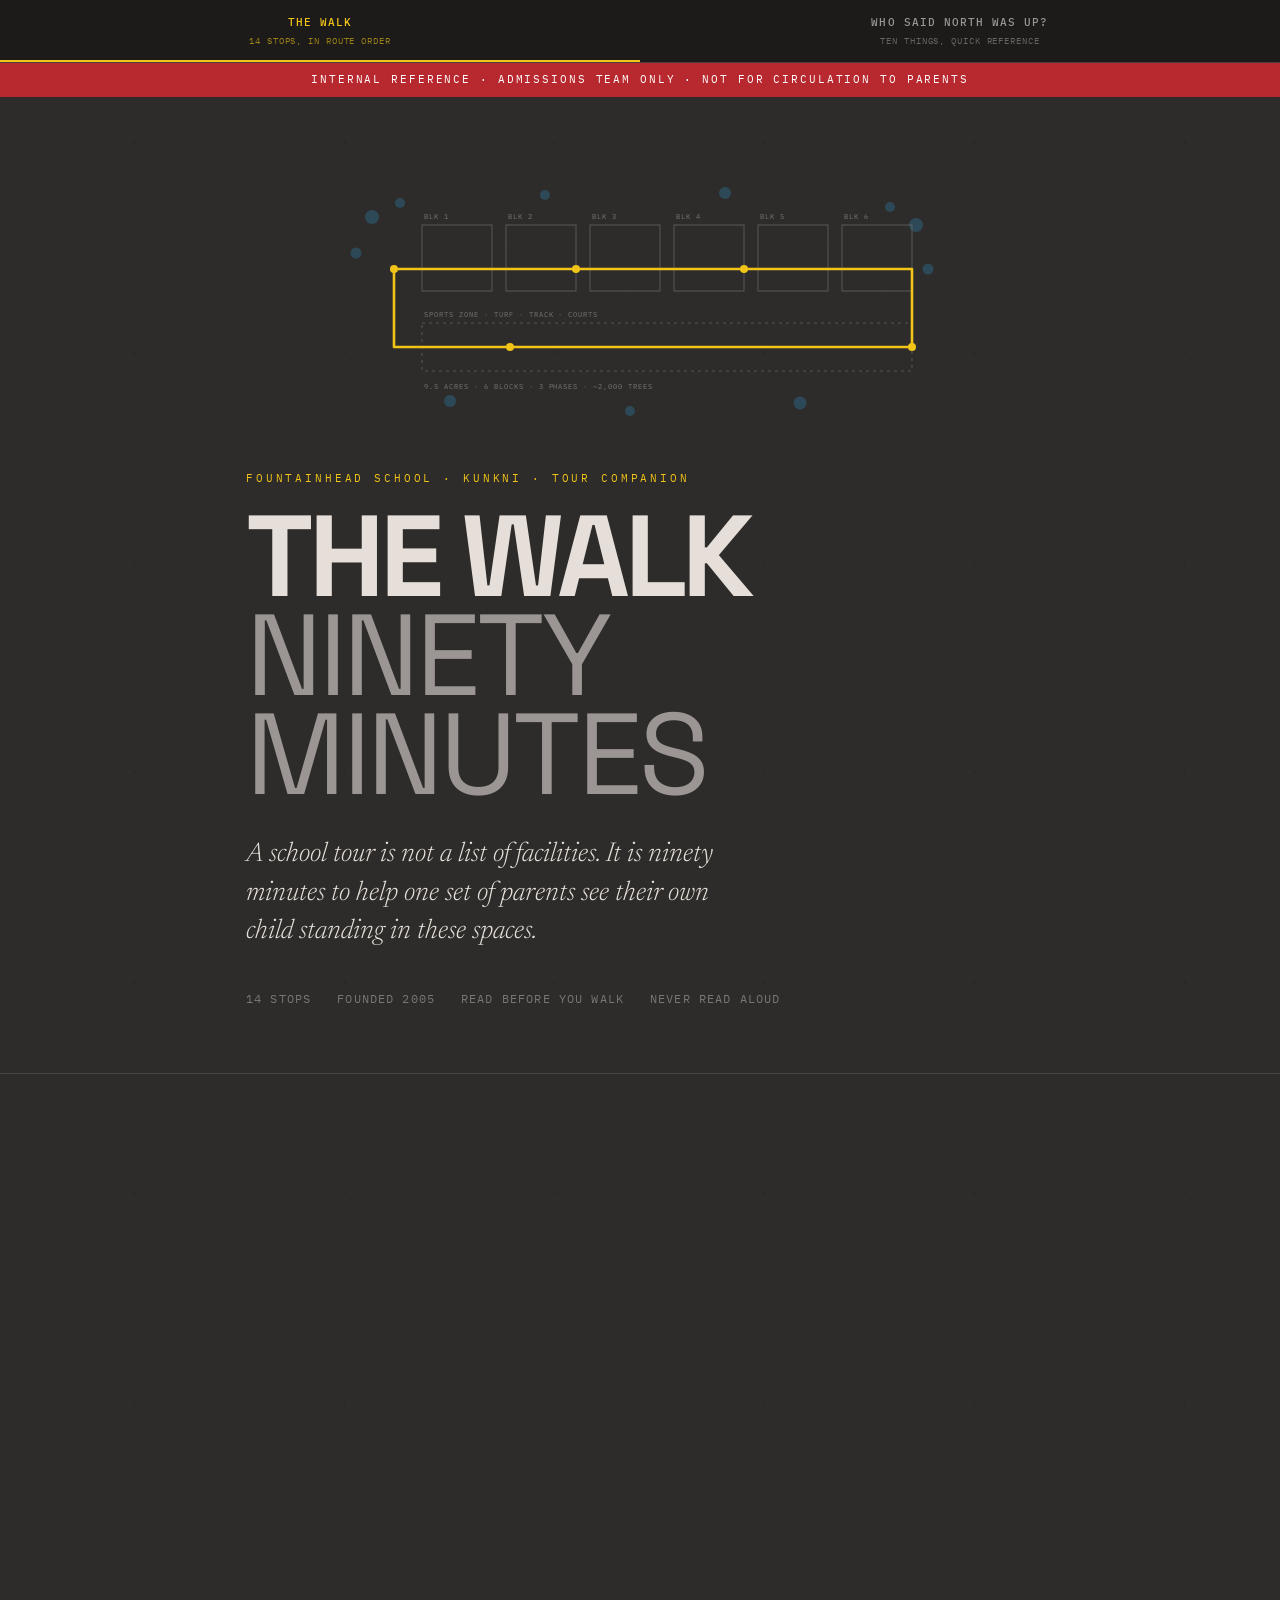
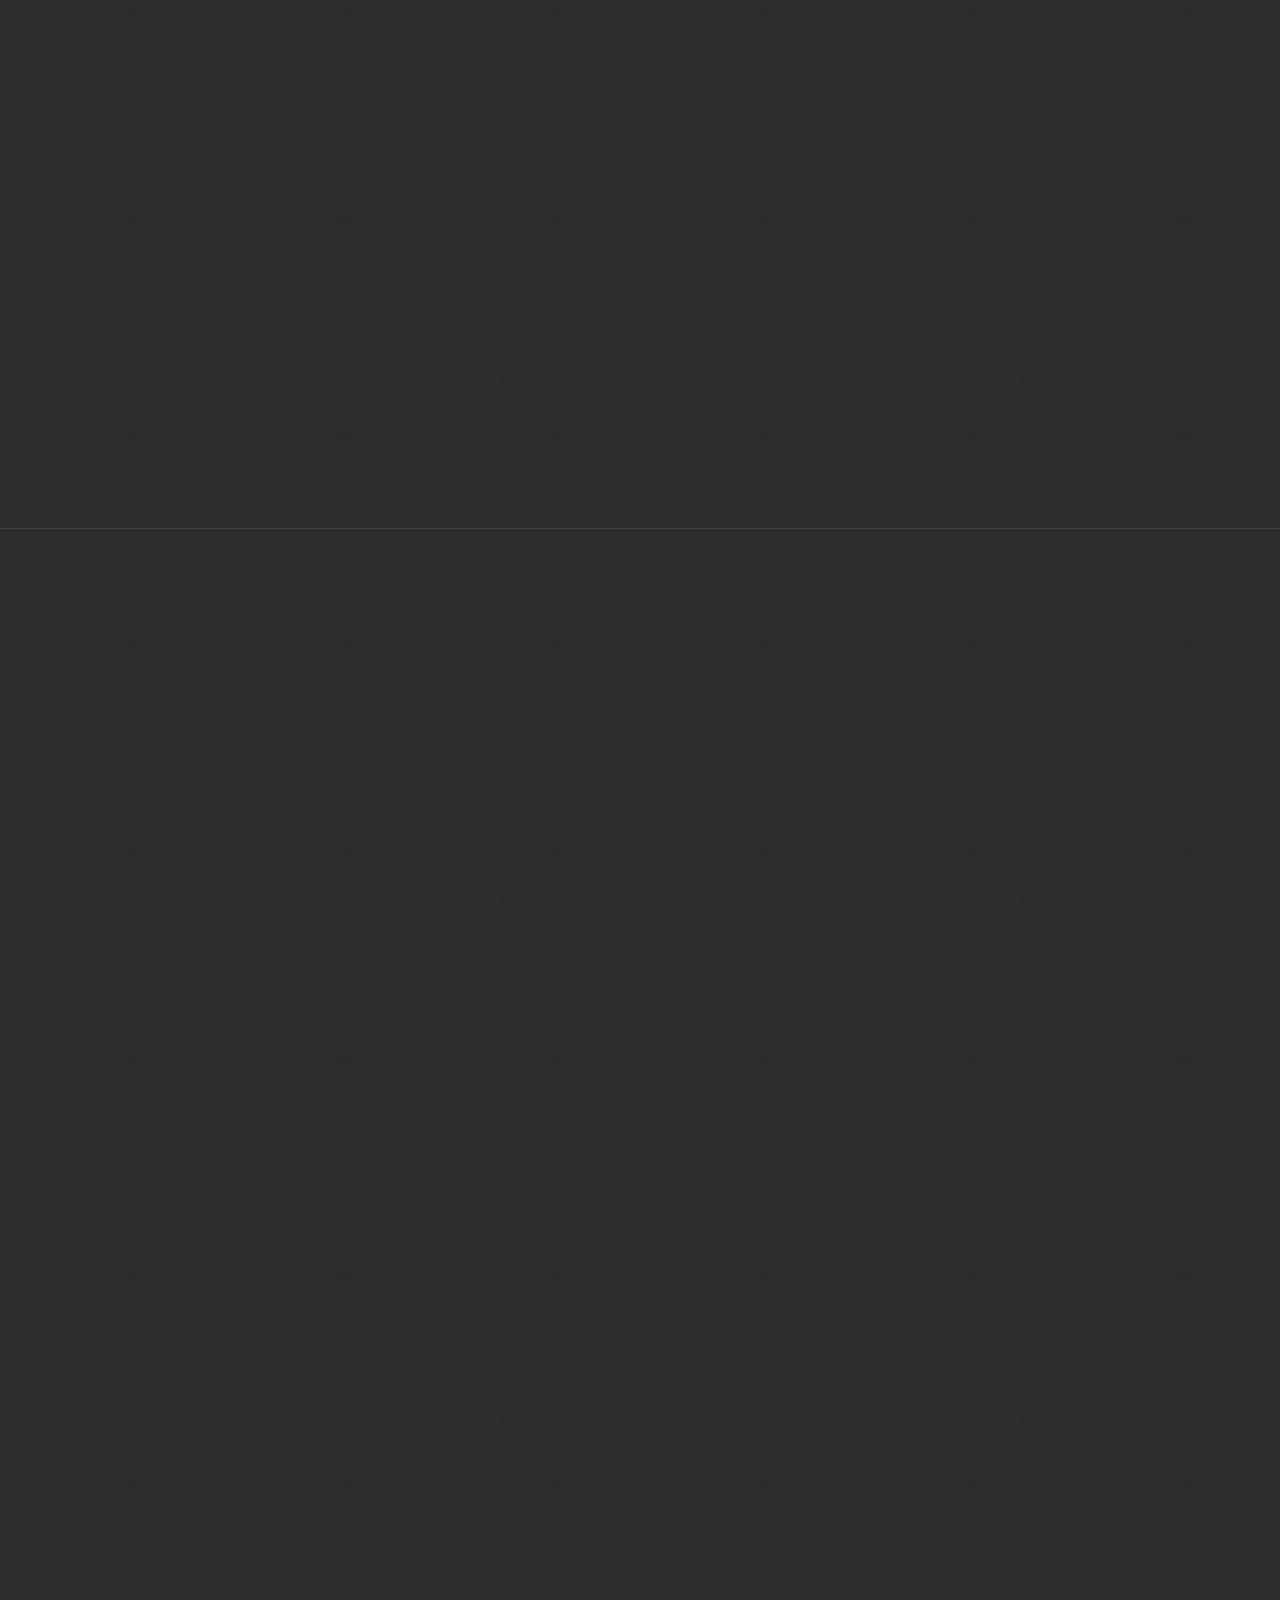
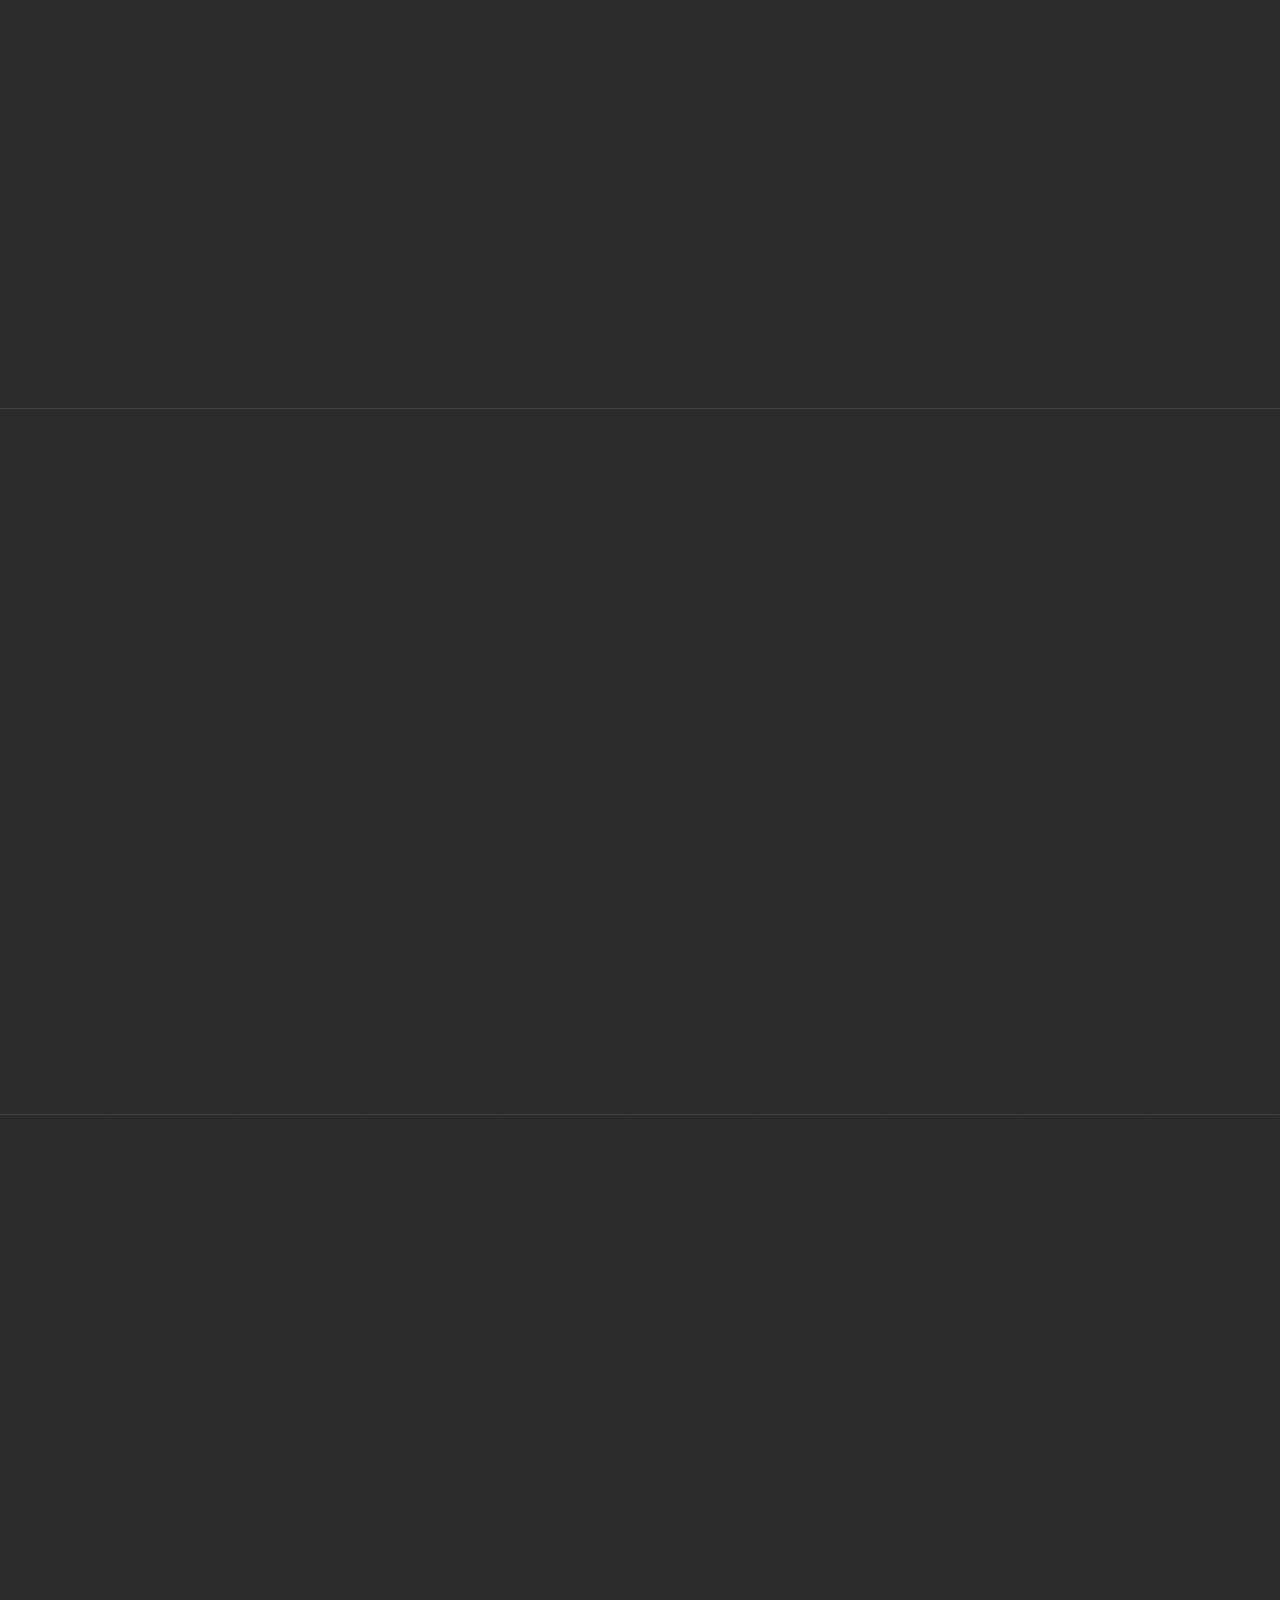
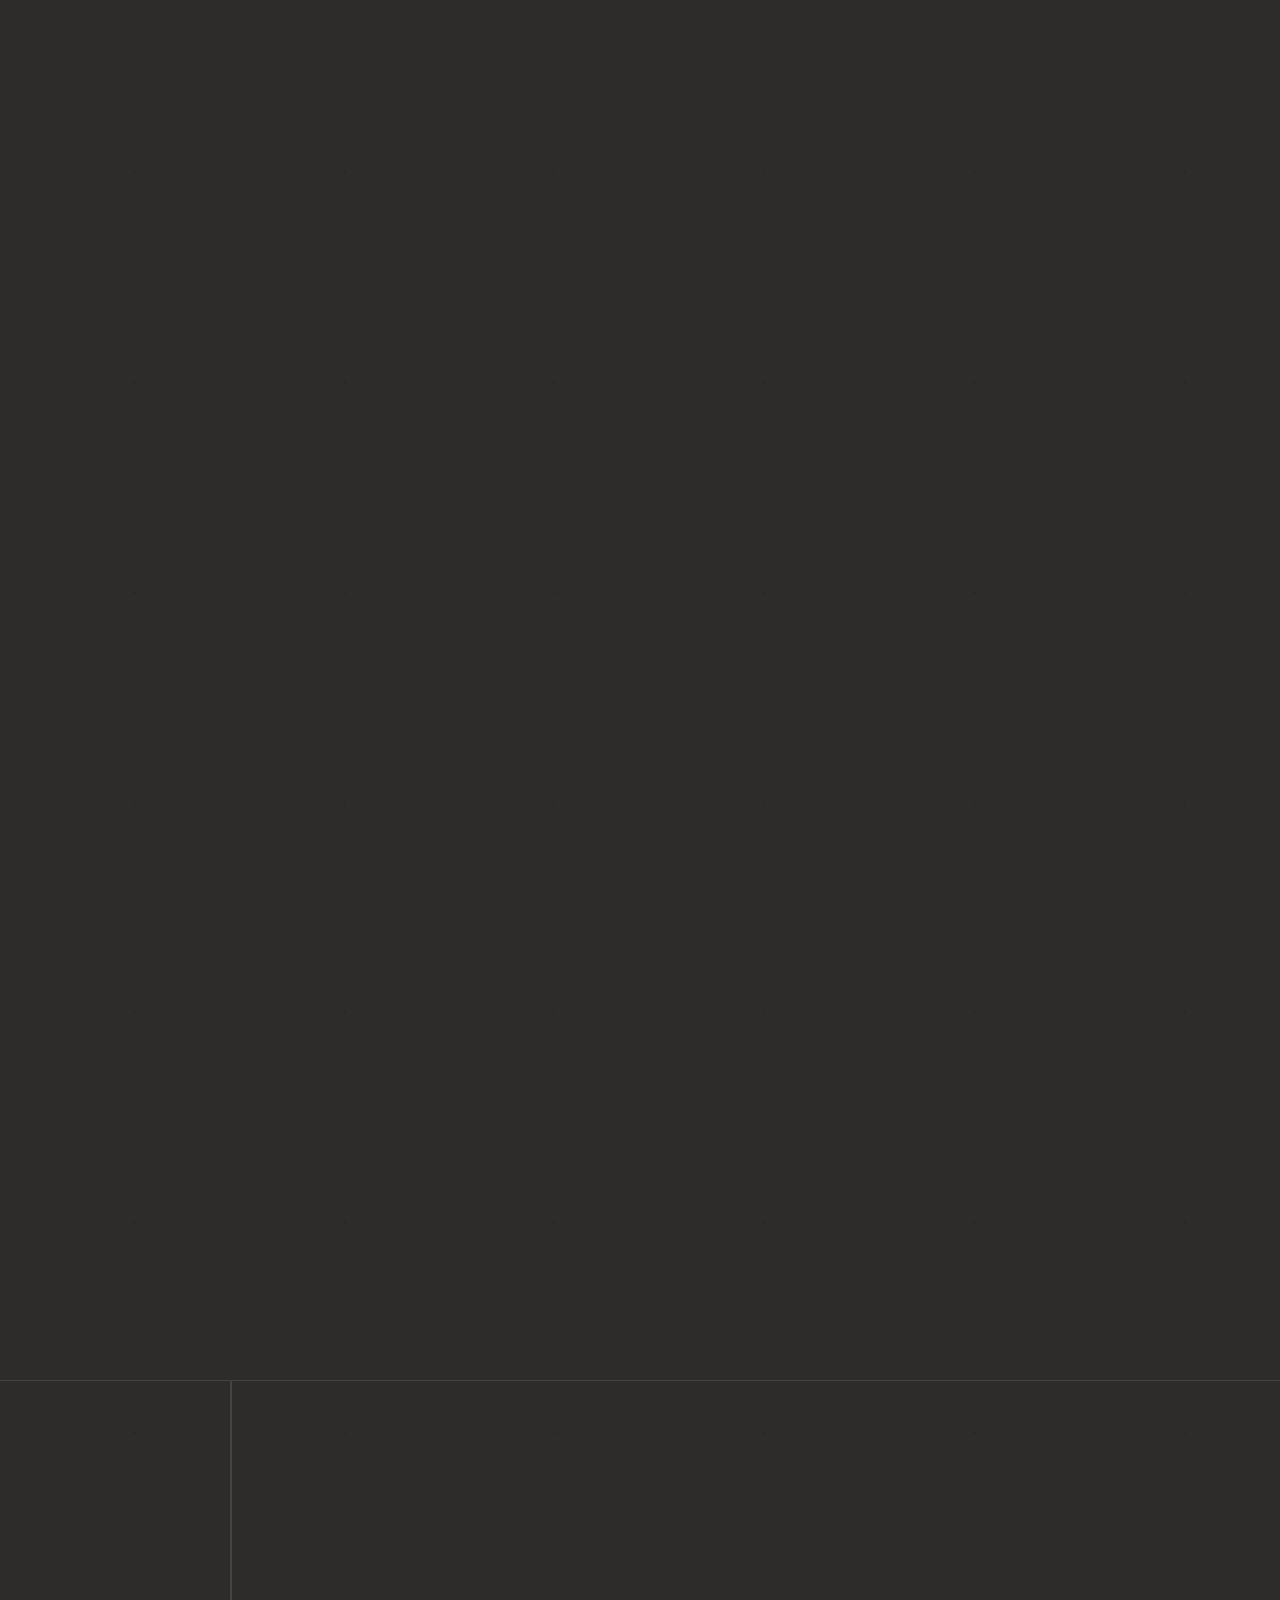
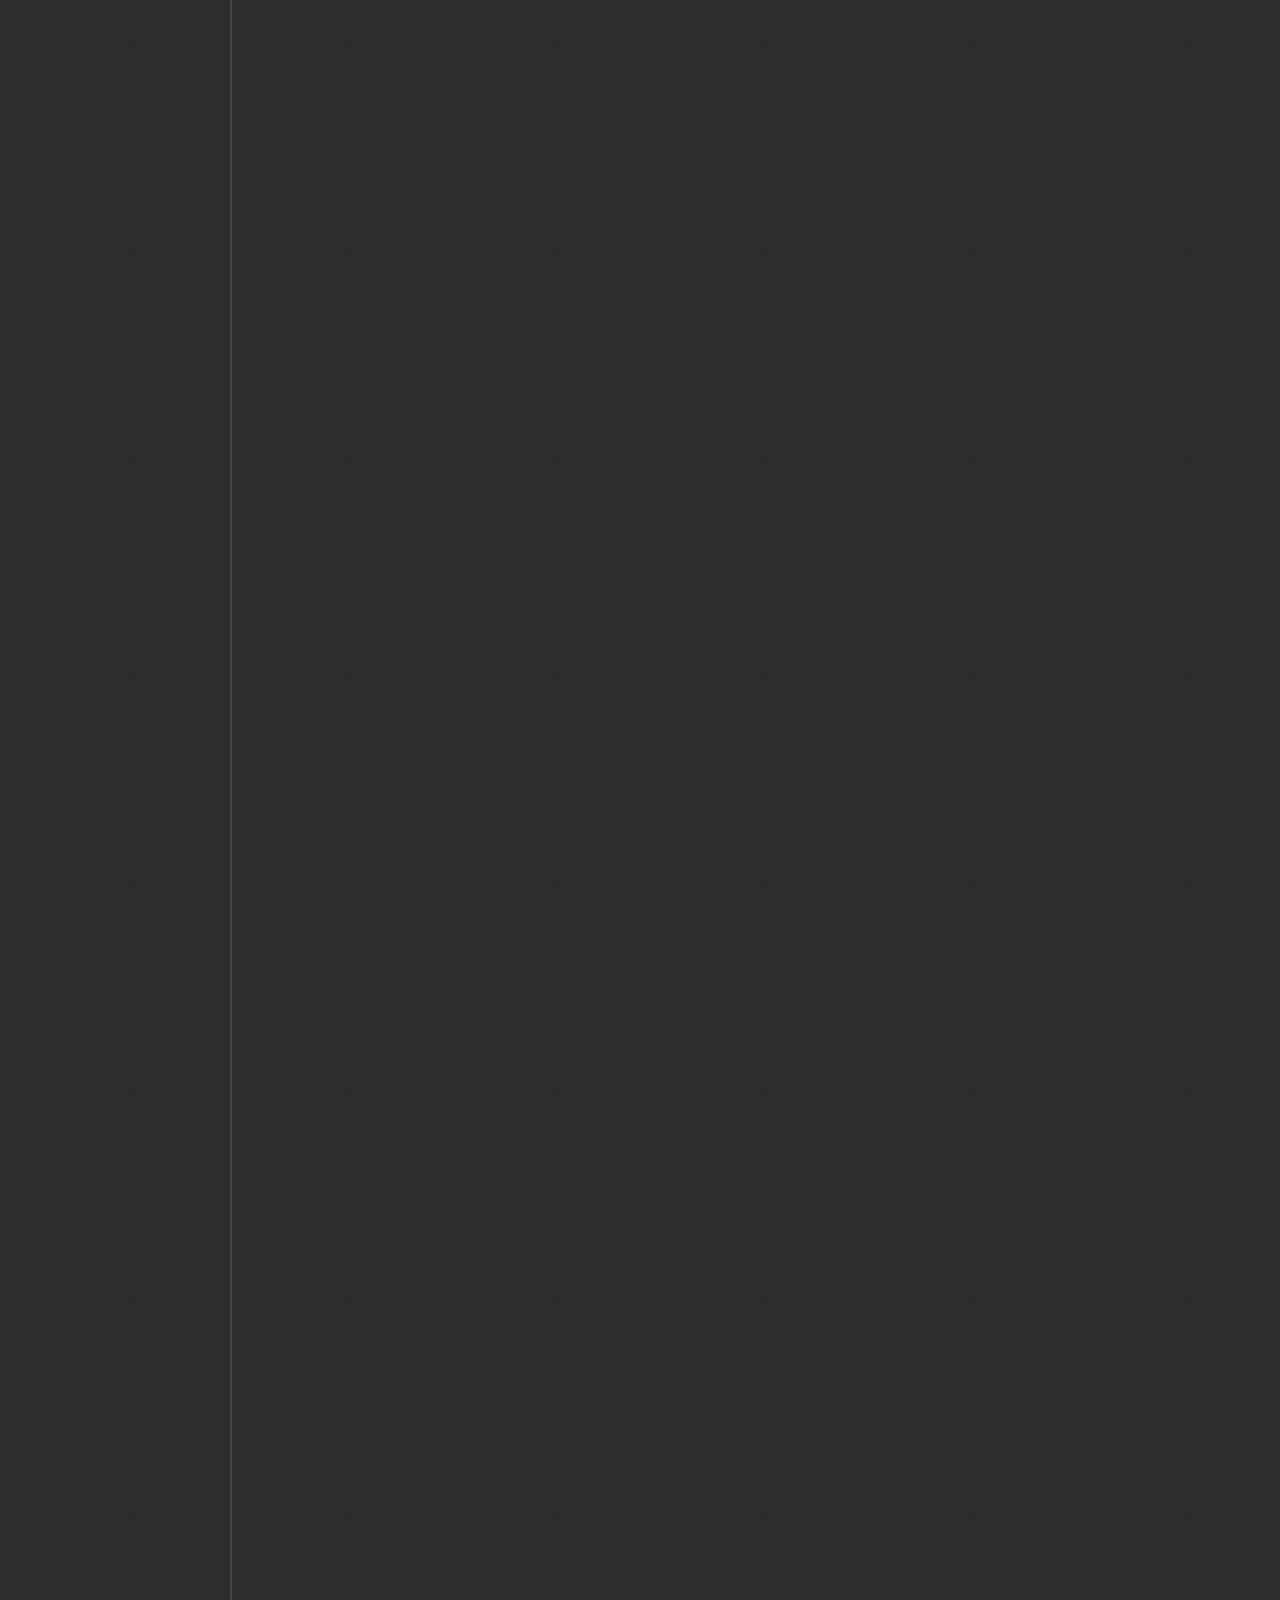
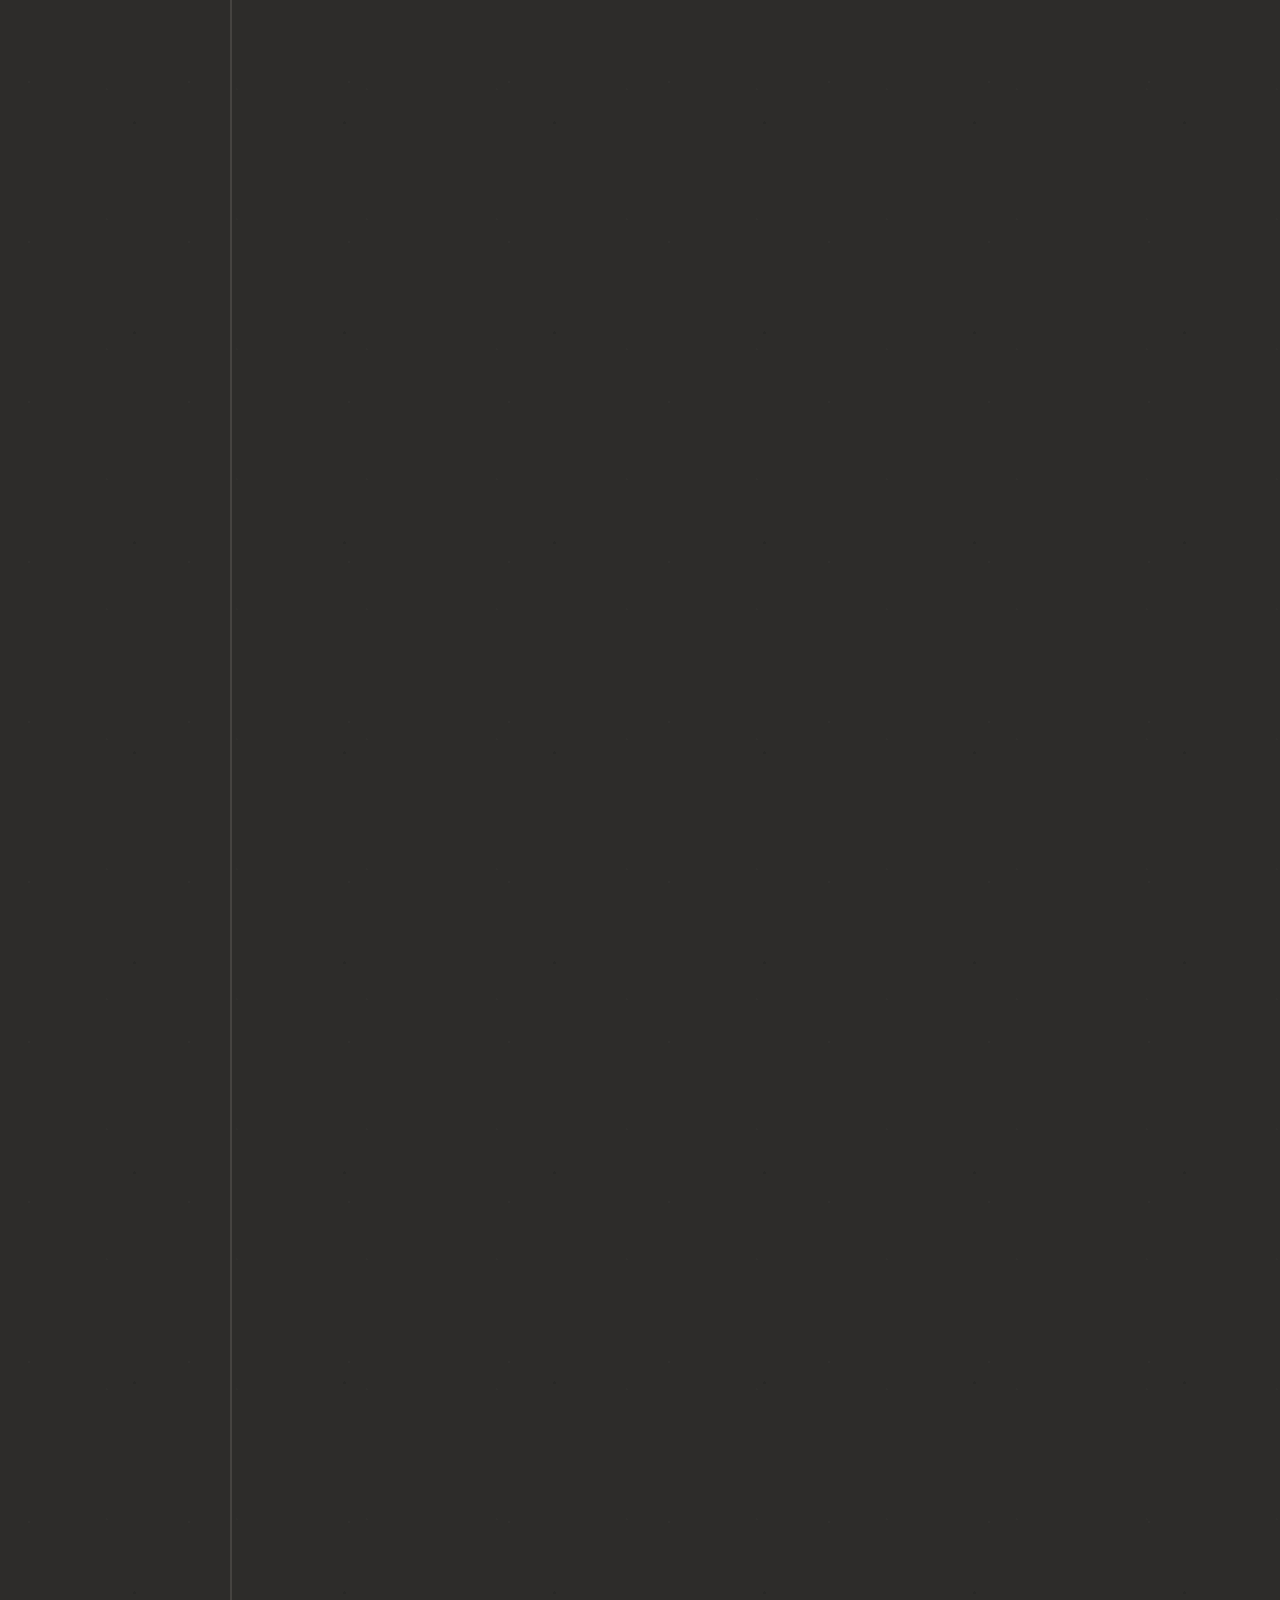
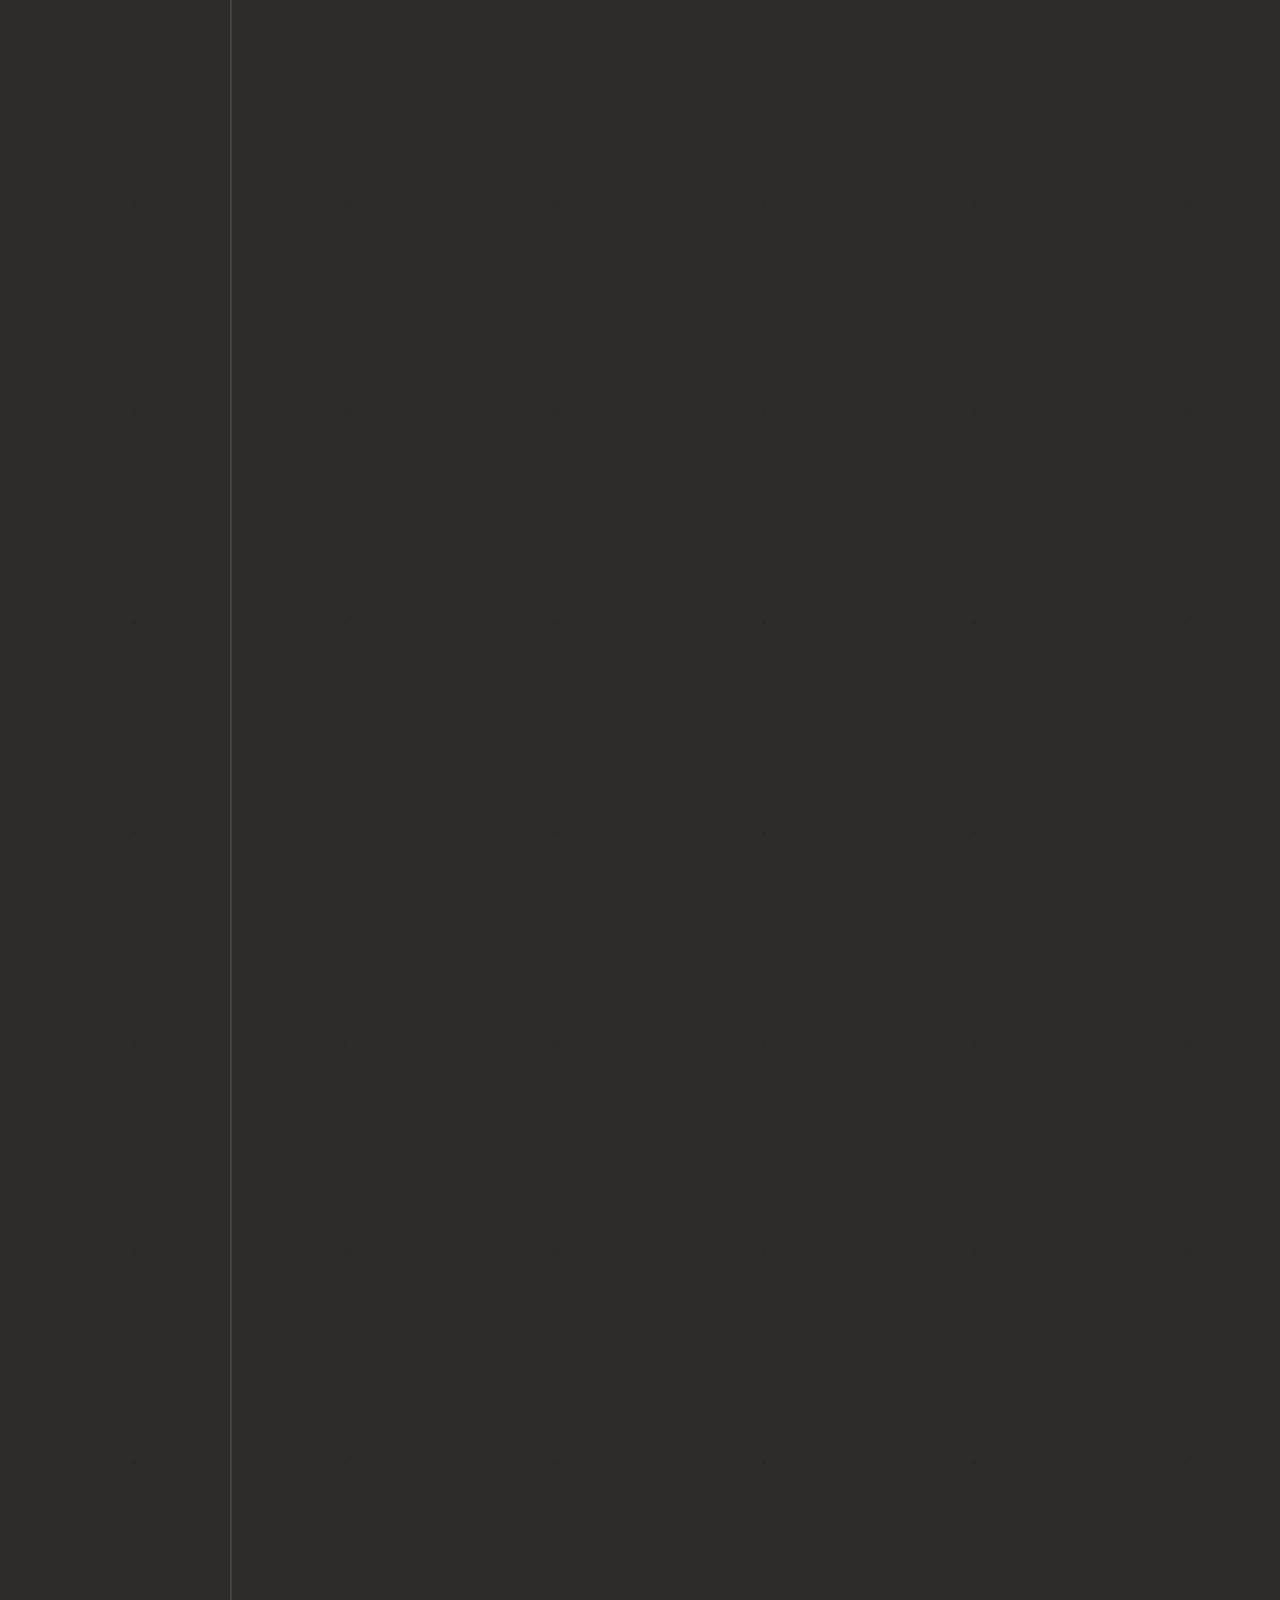
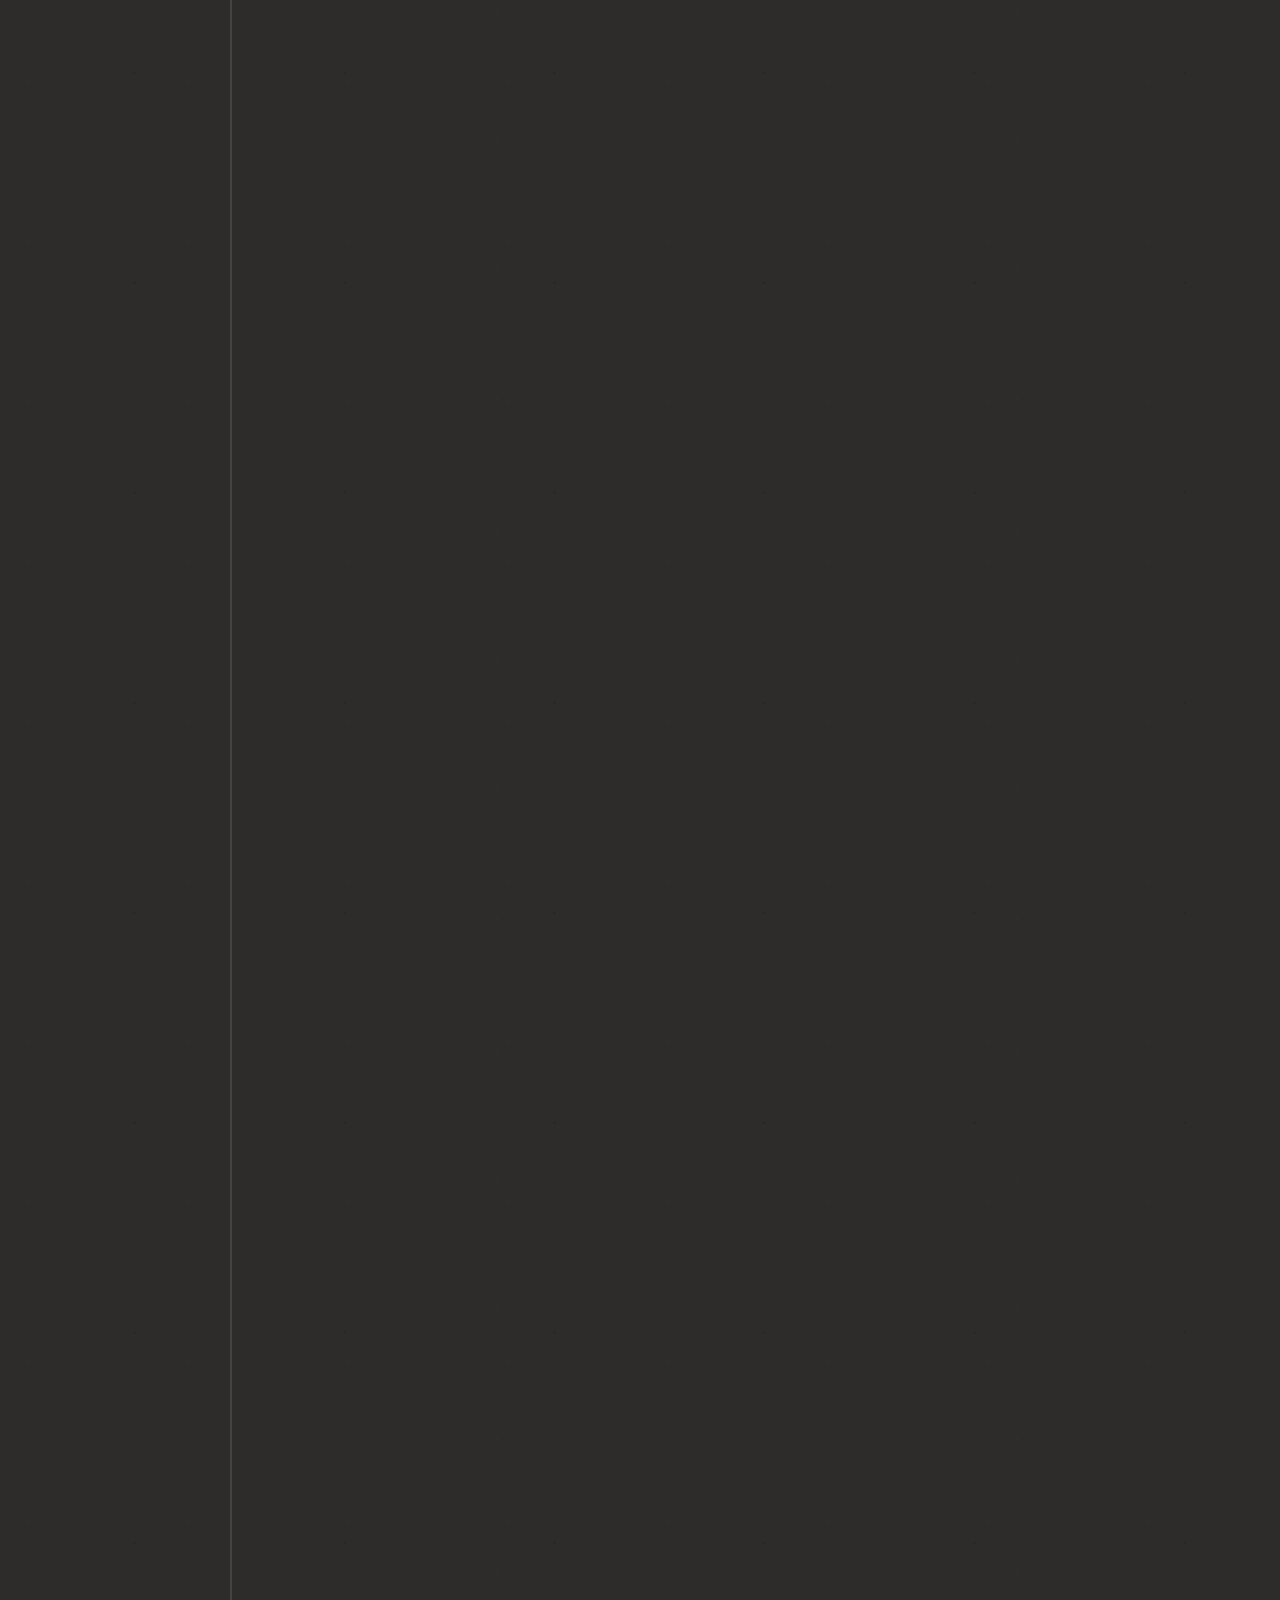
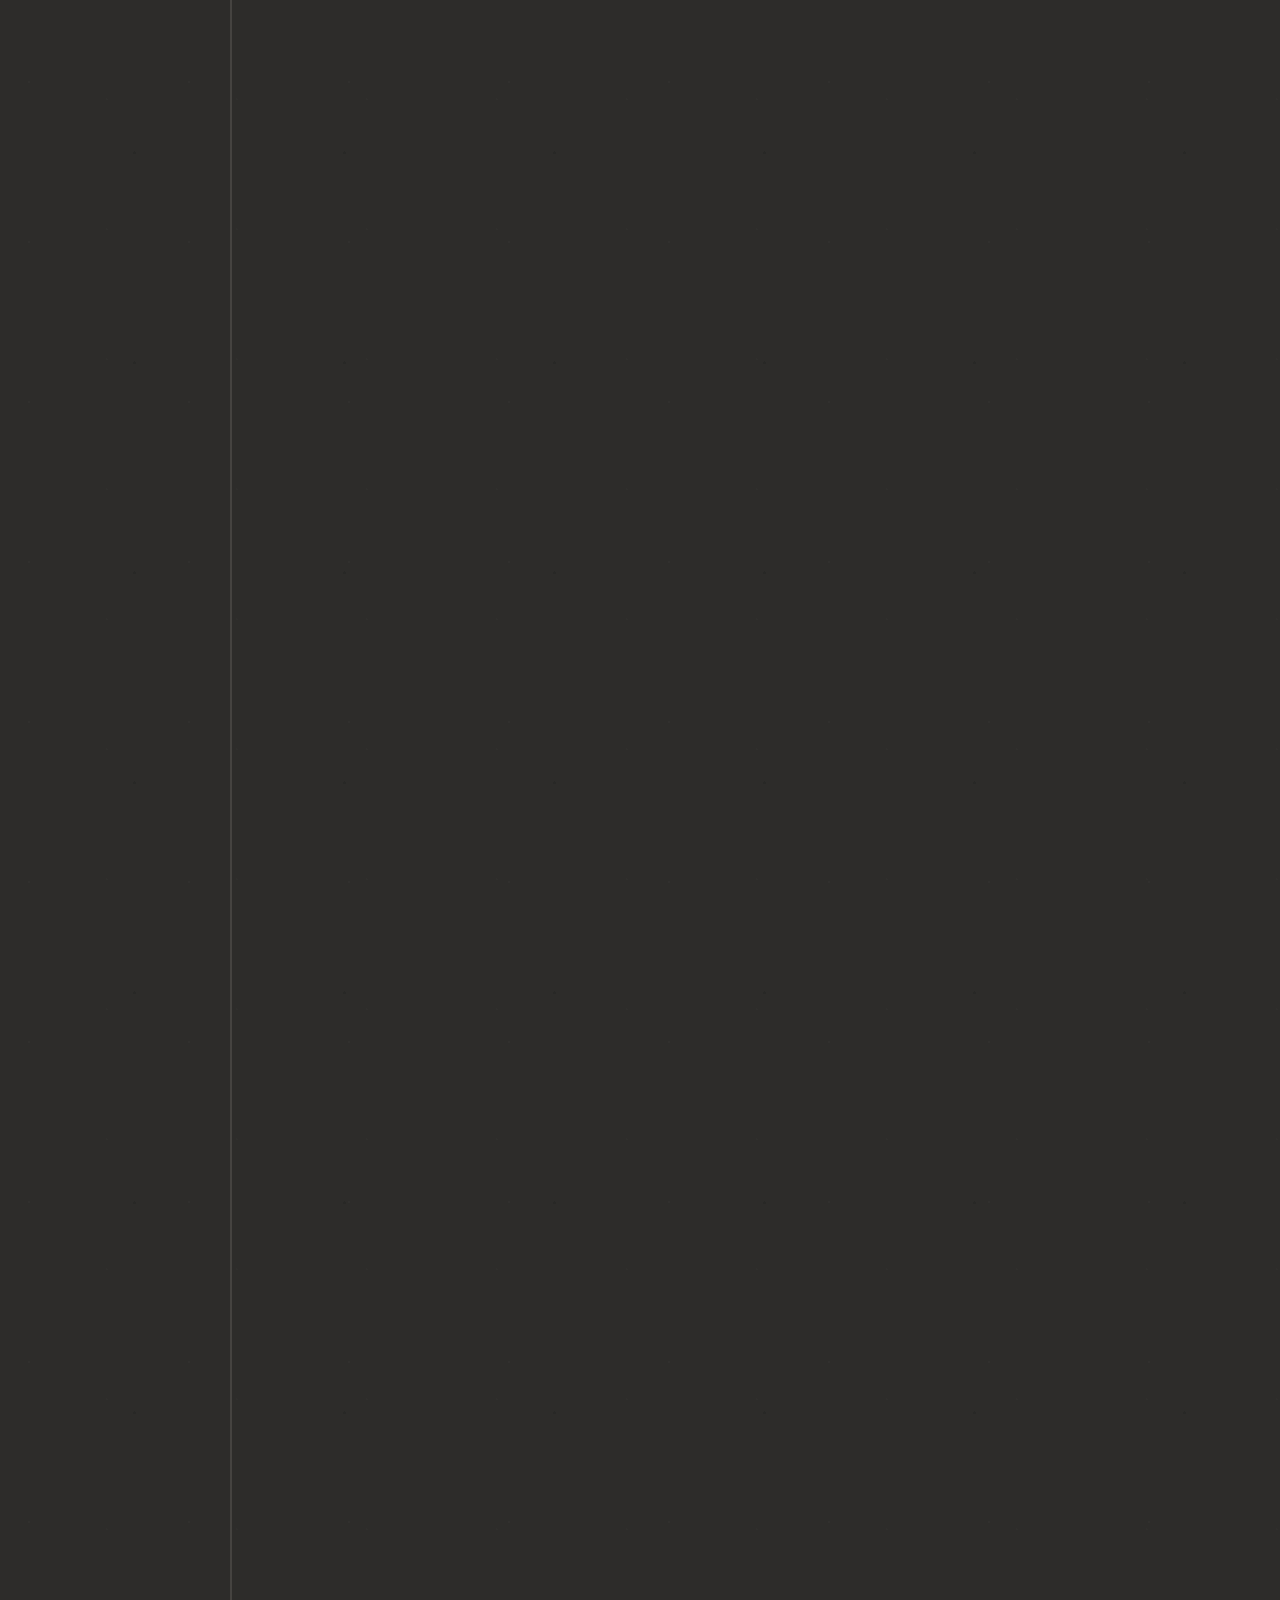
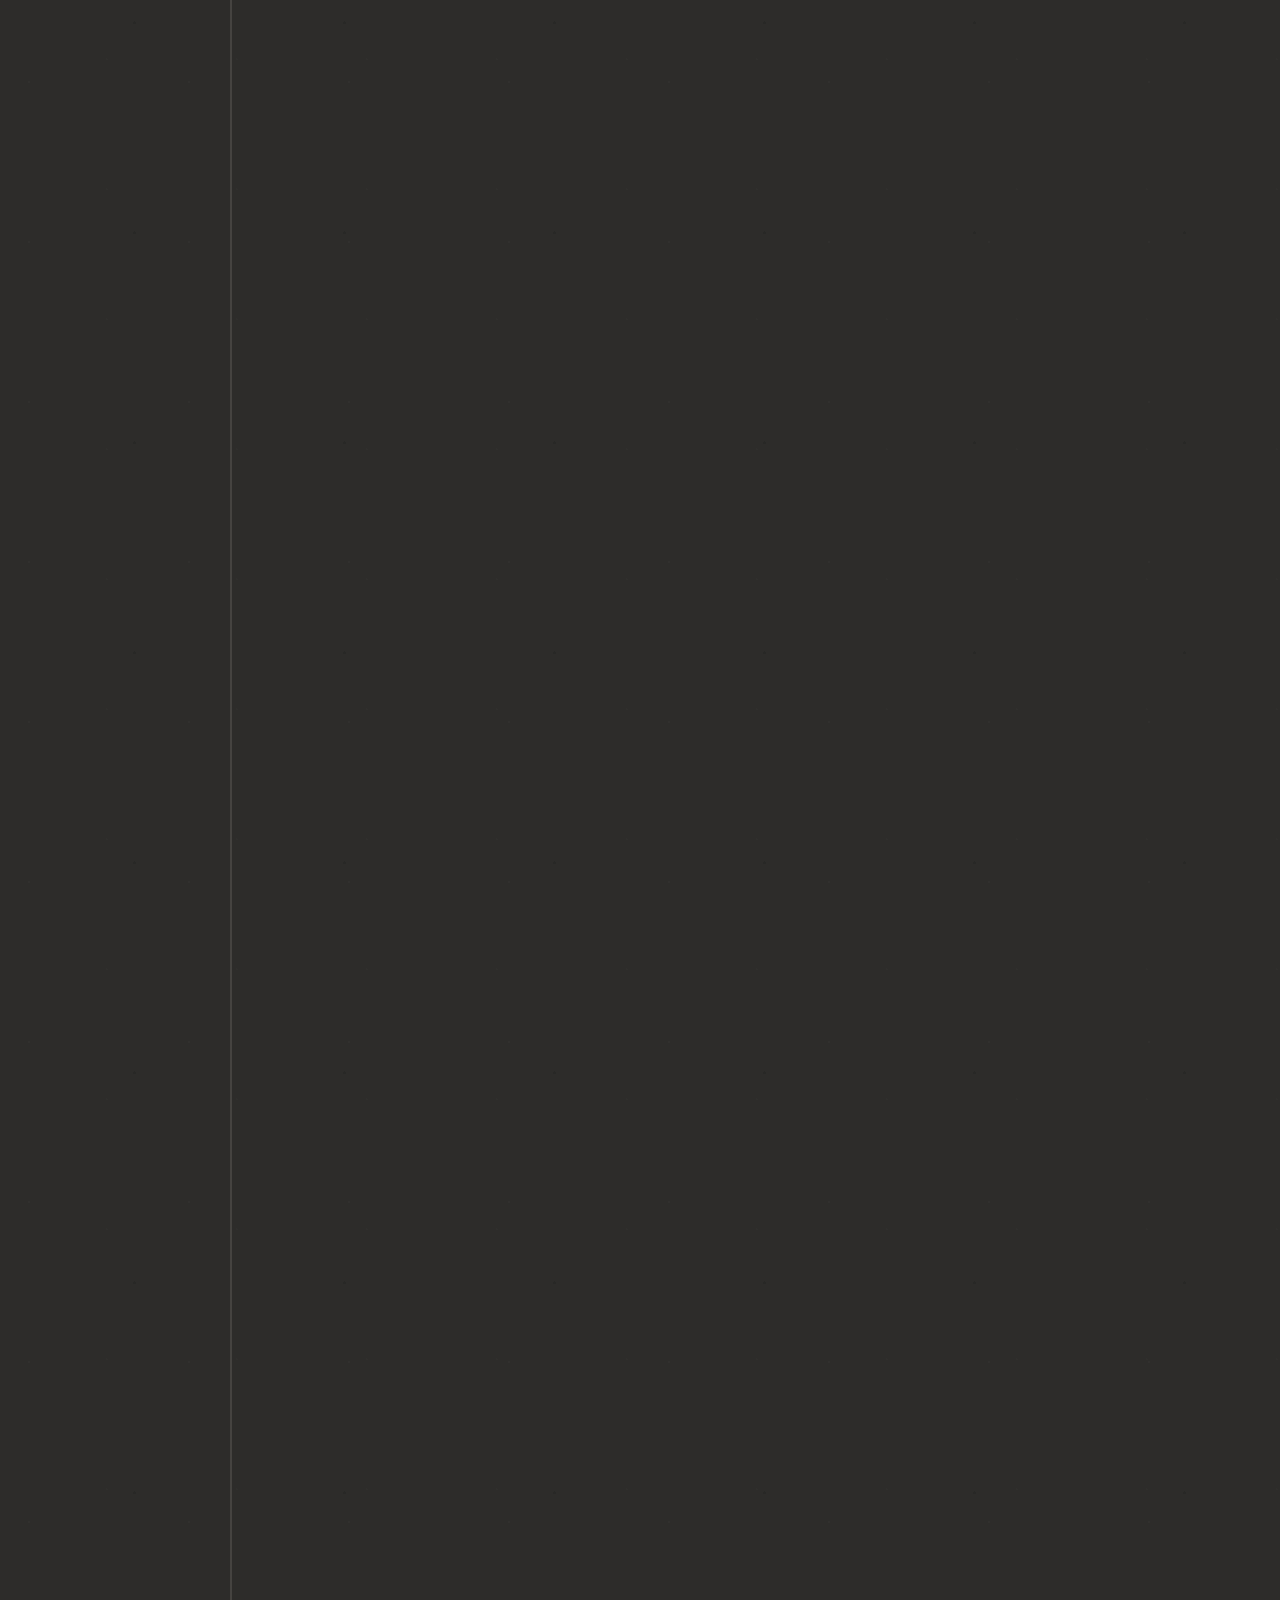
==== index.html @ 99aabd55 "Add files via upload" ====
<!DOCTYPE html>
<html lang="en">
<head>
<meta charset="utf-8">
<meta name="viewport" content="width=device-width, initial-scale=1">
<meta name="robots" content="noindex, nofollow, noarchive, nosnippet, noimageindex">
<meta name="googlebot" content="noindex, nofollow">
<meta name="referrer" content="no-referrer">
<title>Fountainhead School — Tour Companion</title>
<link rel="preconnect" href="https://fonts.googleapis.com">
<link rel="preconnect" href="https://fonts.gstatic.com" crossorigin>
<link href="https://fonts.googleapis.com/css2?family=Space+Grotesk:wght@400;500;700&family=Newsreader:ital,wght@0,300;0,400;1,300;1,400&family=IBM+Plex+Mono:wght@400;500&family=Inter:wght@400;500;600&display=swap" rel="stylesheet">
<style>
html{scroll-behavior:smooth}
body{margin:0;transition:background .35s ease}
body.showA{background:#2D2C2A}
body.showB{background:#E6DFD9}
#docA,#docB{min-height:100vh}
#docB{display:none}
body.showB #docA{display:none}
body.showB #docB{display:block}
#docA .staffbar,#docB .staffbar{position:static}

/* ---- switcher ---- */
.switch{
  position:sticky;top:0;z-index:200;display:flex;align-items:stretch;
  background:#1C1B1A;border-bottom:1px solid #454340;
}
.switch button{
  flex:1;appearance:none;border:0;background:transparent;cursor:pointer;
  font-family:'IBM Plex Mono',ui-monospace,monospace;
  font-size:10.5px;letter-spacing:.16em;text-transform:uppercase;
  color:#9B9693;padding:15px 12px 13px;border-bottom:2.5px solid transparent;
  transition:color .25s ease,border-color .25s ease,background .25s ease;line-height:1.5;
}
.switch button:hover{color:#E6DFD9;background:rgba(255,255,255,.04)}
.switch button[aria-selected="true"]{color:#F2C418;border-bottom-color:#F2C418}
.switch button:focus-visible{outline:2px solid #F2C418;outline-offset:-4px}
.switch button b{display:block;font-weight:500;letter-spacing:.1em}
.switch button i{display:block;font-style:normal;font-size:9px;opacity:.6;margin-top:3px;letter-spacing:.1em}
@media(max-width:520px){.switch button i{display:none}.switch button{padding:13px 8px 11px}}
@media(prefers-reduced-motion:reduce){*{transition-duration:.001ms!important}}
</style>
<style>#docA{--concrete:#2D2C2A;
  --concrete-deep:#1C1B1A;
  --formwork:#393835;
  --formwork-hi:#454340;
  --chalk:#E6DFD9;
  --dust:#9B9693;
  --dust-dim:#787677;
  --blue:#005BAA;
  --blue-lift:#2e8fbf;
  --yellow:#F2C418;
  --red:#B8292F;
  --red-lift:#d74660;

  --display:'Space Grotesk',system-ui,sans-serif;
  --body:'Inter',system-ui,sans-serif;
  --voice:'Newsreader',Georgia,serif;
  --mono:'IBM Plex Mono',ui-monospace,monospace;

  --rail:76px;
  --maxw:840px;}
#docA *{box-sizing:border-box}
#docA{scroll-behavior:smooth}
#docA{margin:0;background:var(--concrete);color:var(--chalk);
  font-family:var(--body);font-size:17px;line-height:1.65;
  -webkit-font-smoothing:antialiased;
  background-image:
    radial-gradient(circle at 18% 12%, rgba(255,255,255,.020) 0 1px, transparent 1px),
    radial-gradient(circle at 64% 38%, rgba(0,0,0,.10) 0 1.4px, transparent 1.4px),
    radial-gradient(circle at 82% 74%, rgba(255,255,255,.014) 0 1px, transparent 1px);
  background-size:160px 160px, 210px 210px, 130px 130px;}
#docA img{max-width:100%;display:block}
#docA .staffbar{position:sticky;top:0;z-index:60;
  background:var(--red);color:#fff;
  font-family:var(--mono);font-size:10.5px;letter-spacing:.18em;text-transform:uppercase;
  padding:8px 18px;text-align:center;}
#docA .wrap{max-width:var(--maxw);margin:0 auto;padding:0 26px}
#docA .rail-layout{position:relative;max-width:calc(var(--maxw) + var(--rail));margin:0 auto;padding:0 26px}
#docA .hero{position:relative;padding:76px 0 64px;overflow:hidden}
#docA .hero-plan{width:100%;height:auto;max-width:620px;margin:0 auto 46px;display:block}
#docA .hero-plan .blk{fill:none;stroke:var(--dust-dim);stroke-width:1.1;opacity:.55}
#docA .hero-plan .tree{fill:var(--blue-lift);opacity:.30}
#docA .hero-plan .route{fill:none;stroke:var(--yellow);stroke-width:2.6;stroke-linecap:round;stroke-linejoin:round;
  stroke-dasharray:1400;stroke-dashoffset:1400;
  animation:draw 3.4s cubic-bezier(.5,0,.2,1) .35s forwards;}
#docA .hero-plan .node{fill:var(--yellow);opacity:0;animation:pop .5s ease forwards}
#docA .hero-plan .planlabel{font-family:var(--mono);font-size:7px;fill:var(--dust-dim);letter-spacing:.14em}
@keyframes draw{to{stroke-dashoffset:0}}
@keyframes pop{to{opacity:1}}
#docA .eyebrow{font-family:var(--mono);font-size:11px;letter-spacing:.26em;text-transform:uppercase;
  color:var(--yellow);margin:0 0 20px;}
#docA h1{font-family:var(--display);font-weight:700;
  font-size:clamp(3.4rem,13vw,7.2rem);line-height:.86;letter-spacing:-.045em;
  margin:0 0 6px;text-transform:uppercase;}
#docA h1 .thin{display:block;font-weight:400;color:var(--dust);letter-spacing:-.03em}
#docA .hero-sub{font-family:var(--voice);font-style:italic;font-weight:300;
  font-size:clamp(1.25rem,3.4vw,1.7rem);line-height:1.42;color:var(--chalk);
  max-width:34ch;margin:32px 0 0;}
#docA .hero-meta{display:flex;flex-wrap:wrap;gap:10px 26px;margin-top:38px;
  font-family:var(--mono);font-size:11.5px;letter-spacing:.1em;color:var(--dust-dim);
  text-transform:uppercase;}
#docA .rule{height:1px;background:var(--formwork-hi);margin:0;border:0}
#docA .panel{padding:66px 0}
#docA .panel h2{font-family:var(--display);font-weight:700;text-transform:uppercase;
  font-size:clamp(1.6rem,5vw,2.5rem);line-height:1.02;letter-spacing:-.025em;margin:0 0 22px;}
#docA .lede{font-size:1.06rem;color:var(--chalk);max-width:60ch}
#docA .lede p{margin:0 0 17px}
#docA .dim{color:var(--dust)}
#docA .spaces{display:grid;grid-template-columns:repeat(auto-fit,minmax(180px,1fr));gap:2px;margin-top:34px;background:var(--formwork-hi)}
#docA .space{background:var(--concrete);padding:26px 22px 28px}
#docA .space svg{width:34px;height:34px;margin-bottom:16px;stroke:var(--yellow);fill:none;stroke-width:1.5;stroke-linecap:round;stroke-linejoin:round}
#docA .space h3{font-family:var(--display);font-size:1.02rem;text-transform:uppercase;letter-spacing:.02em;margin:0 0 8px;font-weight:700}
#docA .space p{margin:0;font-size:.9rem;line-height:1.55;color:var(--dust)}
#docA .stops{position:relative;padding-left:var(--rail)}
#docA .railtrack{position:absolute;left:22px;top:0;bottom:0;width:2px;background:var(--formwork-hi);}
#docA .railfill{position:absolute;left:22px;top:0;width:2px;background:var(--yellow);
  height:var(--progress,0%);transition:height .12s linear;}
#docA .stop{position:relative;padding:56px 0 12px;scroll-margin-top:60px}
#docA .stop::before{content:'';position:absolute;left:calc(-1 * var(--rail) + 17px);top:64px;
  width:12px;height:12px;border-radius:50%;
  background:var(--concrete);border:2px solid var(--formwork-hi);
  transition:background .4s ease,border-color .4s ease,transform .4s ease;}
#docA .stop.lit::before{background:var(--yellow);border-color:var(--yellow);transform:scale(1.25)}
#docA .stopnum{position:absolute;left:calc(-1 * var(--rail));top:36px;
  font-family:var(--mono);font-size:11px;color:var(--dust-dim);letter-spacing:.08em;}
#docA .stop h2{font-family:var(--display);font-weight:700;text-transform:uppercase;
  font-size:clamp(1.55rem,5.2vw,2.35rem);line-height:1.03;letter-spacing:-.025em;margin:0 0 6px;}
#docA .stoptags{display:flex;flex-wrap:wrap;gap:7px;margin:0 0 22px}
#docA .tag{font-family:var(--mono);font-size:9.5px;letter-spacing:.14em;text-transform:uppercase;
  border:1px solid var(--formwork-hi);color:var(--dust);padding:3px 9px;border-radius:2px;}
#docA .tag.yl{border-color:rgba(242,196,24,.45);color:var(--yellow)}
#docA .stop p{margin:0 0 16px;max-width:62ch}
#docA .point{border-left:3px solid var(--yellow);background:rgba(242,196,24,.055);
  padding:20px 22px;margin:26px 0;}
#docA .point .h{font-family:var(--mono);font-size:10px;letter-spacing:.2em;text-transform:uppercase;
  color:var(--yellow);margin:0 0 12px;}
#docA .point ul{margin:0;padding:0;list-style:none}
#docA .point li{position:relative;padding-left:22px;margin:0 0 9px;font-size:.96rem;line-height:1.5}
#docA .point li:last-child{margin-bottom:0}
#docA .point li::before{content:'';position:absolute;left:0;top:.62em;width:9px;height:9px;
  border:1.6px solid var(--yellow);transform:rotate(45deg);}
#docA .said{margin:30px 0;padding:0 0 0 26px;border-left:1px solid var(--formwork-hi)}
#docA .said blockquote{margin:0;font-family:var(--voice);font-style:italic;font-weight:300;
  font-size:clamp(1.18rem,3.3vw,1.52rem);line-height:1.4;color:#fff;}
#docA .said .attr{font-family:var(--mono);font-size:10px;letter-spacing:.16em;text-transform:uppercase;
  color:var(--dust-dim);margin-top:12px;}
#docA .ask{border:1px solid var(--blue);border-left-width:3px;padding:20px 22px;margin:26px 0;background:rgba(0,91,170,.09)}
#docA .ask .h{font-family:var(--mono);font-size:10px;letter-spacing:.2em;text-transform:uppercase;
  color:var(--blue-lift);margin:0 0 12px;}
#docA .ask .q{font-weight:600;margin:0 0 7px;font-size:.97rem}
#docA .ask .a{margin:0 0 18px;font-size:.95rem;color:var(--chalk);line-height:1.58}
#docA .ask .a:last-child{margin-bottom:0}
#docA .slot{border:1px dashed var(--dust-dim);background:rgba(255,255,255,.018);
  padding:34px 22px;margin:28px 0;text-align:center;}
#docA .slot .h{font-family:var(--mono);font-size:10px;letter-spacing:.2em;text-transform:uppercase;color:var(--dust-dim);margin:0 0 8px}
#docA .slot .d{font-size:.9rem;color:var(--dust);margin:0;max-width:44ch;margin-inline:auto}
#docA .numbers{background:var(--concrete-deep);padding:70px 0}
#docA .numgrid{display:grid;grid-template-columns:repeat(auto-fit,minmax(150px,1fr));gap:2px;background:var(--formwork);margin-top:34px}
#docA .num{background:var(--concrete-deep);padding:24px 20px 26px}
#docA .num .v{font-family:var(--display);font-weight:700;font-size:2.05rem;line-height:1;letter-spacing:-.03em;color:var(--yellow)}
#docA .num .v.b{color:var(--blue-lift)}
#docA .num .l{font-family:var(--mono);font-size:10px;letter-spacing:.12em;text-transform:uppercase;color:var(--dust);margin-top:11px;line-height:1.5}
#docA .hardq{border-top:1px solid var(--formwork-hi);padding:26px 0}
#docA .hardq:last-of-type{border-bottom:1px solid var(--formwork-hi)}
#docA .hardq h3{font-family:var(--display);font-size:1.06rem;margin:0 0 10px;font-weight:500;color:var(--red-lift)}
#docA .hardq p{margin:0;font-size:.96rem;color:var(--chalk);max-width:64ch}
#docA .close{padding:80px 0 100px;text-align:center;border-top:1px solid var(--formwork-hi)}
#docA .close .big{font-family:var(--voice);font-style:italic;font-weight:300;
  font-size:clamp(1.5rem,4.6vw,2.3rem);line-height:1.35;max-width:22ch;margin:0 auto 26px;color:#fff;}
#docA .close .sm{font-family:var(--mono);font-size:11px;letter-spacing:.18em;text-transform:uppercase;color:var(--dust-dim)}
#docA .motif{margin:0 0 26px;padding:0}
#docA .motif svg{width:152px;height:102px;display:block;overflow:visible}
#docA .motif .s{fill:none;stroke:var(--yellow);stroke-width:2;stroke-linecap:round;stroke-linejoin:round}
#docA .motif .s2{fill:none;stroke:var(--dust-dim);stroke-width:1.6;stroke-linecap:round;stroke-linejoin:round}
#docA .motif .f{fill:var(--yellow)}
#docA .motif .fb{fill:var(--blue-lift)}
#docA .motif .fr{fill:var(--red-lift)}
#docA .motif .fd{fill:var(--dust-dim)}
#docA .motif .ftxt{fill:var(--yellow);font-family:var(--mono);font-size:15px;font-weight:500}
#docA .motif .mtxt{fill:var(--dust);font-family:var(--mono);font-size:12px;text-anchor:middle}
#docA .motif figcaption{font-family:var(--mono);font-size:10px;letter-spacing:.15em;text-transform:uppercase;
  color:var(--dust-dim);margin-top:14px;max-width:26ch;line-height:1.6;}
#docA .motif .dw{stroke-dasharray:1;stroke-dashoffset:1}
#docA .motif .fi{opacity:0}
#docA .motif .rise{opacity:0;transform:translateY(11px)}
#docA .motif .travel{opacity:0;transform:translateX(-34px)}
#docA .motif .grow{transform:scaleY(0);transform-box:fill-box;transform-origin:50% 100%}
#docA .motif .slideL{transform:translateX(-18px)}
#docA .motif .slideR{transform:translateX(18px)}
#docA .motif .fadeout{opacity:1}
#docA .motif .spin{transform-box:fill-box;transform-origin:50% 50%}
#docA .motif .steam{opacity:0}
#docA .stop.mplay .motif .dw{animation:mdw 1.25s cubic-bezier(.4,0,.2,1) var(--d,0s) forwards}
#docA .stop.mplay .motif .fi{animation:mfi .65s ease var(--d,0s) forwards}
#docA .stop.mplay .motif .rise{animation:mrise .75s cubic-bezier(.3,1.3,.5,1) var(--d,0s) forwards}
#docA .stop.mplay .motif .travel{animation:mtrav 1.5s cubic-bezier(.35,0,.25,1) var(--d,0s) forwards}
#docA .stop.mplay .motif .grow{animation:mgrow .85s cubic-bezier(.3,1,.4,1) var(--d,0s) forwards}
#docA .stop.mplay .motif .slideL,#docA .stop.mplay .motif .slideR{animation:mslide 1s cubic-bezier(.4,0,.2,1) var(--d,0s) forwards}
#docA .stop.mplay .motif .fadeout{animation:mfade .6s ease var(--d,0s) forwards}
#docA .stop.mplay .motif .spin{animation:mspin 2.3s cubic-bezier(.5,0,.15,1) var(--d,0s) forwards}
#docA .stop.mplay .motif .steam{animation:msteam 2.8s ease var(--d,0s) infinite}
@keyframes mdw{to{stroke-dashoffset:0}}
@keyframes mfi{to{opacity:1}}
@keyframes mrise{to{opacity:1;transform:translateY(0)}}
@keyframes mtrav{to{opacity:1;transform:translateX(0)}}
@keyframes mgrow{to{transform:scaleY(1)}}
@keyframes mslide{to{transform:translateX(0)}}
@keyframes mfade{to{opacity:0}}
@keyframes mspin{from{transform:rotate(0)}to{transform:rotate(180deg)}}
@keyframes msteam{0%{opacity:0;transform:translateY(5px)}30%{opacity:.85}100%{opacity:0;transform:translateY(-16px)}}
#docA .tl{margin-top:36px;border-top:1px solid var(--formwork-hi)}
#docA .tlrow{display:grid;grid-template-columns:88px 1fr;gap:20px;padding:15px 0;border-bottom:1px solid var(--formwork-hi);align-items:baseline}
#docA .tlrow .y{font-family:var(--mono);font-size:13px;letter-spacing:.06em;color:var(--yellow)}
#docA .tlrow .y.fut{color:var(--blue-lift)}
#docA .tlrow .e{margin:0;font-size:.96rem;line-height:1.5}
#docA .tlrow .e strong{font-weight:600}
@media(max-width:640px){#docA .tlrow{grid-template-columns:1fr;gap:4px}}
#docA .gloss{display:grid;grid-template-columns:repeat(auto-fit,minmax(210px,1fr));gap:2px;background:var(--formwork-hi);margin:26px 0}
#docA .gl{background:var(--concrete);padding:15px 17px}
#docA .gl .n{font-family:var(--display);font-weight:500;font-size:1rem;margin:0 0 3px;color:var(--yellow)}
#docA .gl .m{font-family:var(--mono);font-size:10px;letter-spacing:.1em;text-transform:uppercase;color:var(--dust);margin:0}
#docA .routelist{counter-reset:rt;margin-top:28px;padding:0;list-style:none}
#docA .routelist li{counter-increment:rt;position:relative;padding:11px 0 11px 44px;border-bottom:1px solid var(--formwork-hi);font-size:.97rem}
#docA .routelist li::before{content:counter(rt,decimal-leading-zero);position:absolute;left:0;top:12px;font-family:var(--mono);font-size:11px;color:var(--yellow)}
#docA .routelist li span{font-family:var(--mono);font-size:10px;letter-spacing:.1em;text-transform:uppercase;color:var(--dust-dim);display:block;margin-top:3px}
#docA .rv{opacity:0;transform:translateY(22px);transition:opacity .7s cubic-bezier(.4,0,.2,1),transform .7s cubic-bezier(.4,0,.2,1)}
#docA .rv.in{opacity:1;transform:none}
@media(max-width:720px){#docA{--rail:40px}
#docA{font-size:16px}
#docA .stopnum{position:static;display:block;margin-bottom:8px}
#docA .stop::before{left:calc(-1 * var(--rail) + 5px);top:60px}
#docA .railtrack,#docA .railfill{left:10px}}
@media(prefers-reduced-motion:reduce){#docA{scroll-behavior:auto}
#docA *,#docA *::before,#docA *::after{animation-duration:.001ms!important;animation-iteration-count:1!important;transition-duration:.001ms!important}
#docA .rv{opacity:1;transform:none}
#docA .hero-plan .route{stroke-dashoffset:0}
#docA .motif .dw{stroke-dashoffset:0}
#docA .motif .fi,#docA .motif .rise,#docA .motif .travel,#docA .motif .steam{opacity:1;transform:none}
#docA .motif .grow{transform:scaleY(1)}
#docA .motif .slideL,#docA .motif .slideR{transform:none}
#docA .hero-plan .node{opacity:1}}
#docA a:focus-visible,#docA [tabindex]:focus-visible{outline:2px solid var(--yellow);outline-offset:3px}
@media print{#docA{background:#fff;color:#111}
#docA .staffbar{position:static}
#docA .rv{opacity:1;transform:none}}</style>
<style>#docB{--paper:#E6DFD9;
  --paper-warm:#D7D0C8;
  --ink:#2D2C2A;
  --ink-soft:#595756;
  --ink-faint:#9B9693;
  --blue:#005BAA;
  --blue-deep:#00427c;
  --red:#B8292F;
  --yellow:#F2C418;
  --concrete:#2D2C2A;

  --display:'Space Grotesk',system-ui,sans-serif;
  --body:'Inter',system-ui,sans-serif;
  --voice:'Newsreader',Georgia,serif;
  --mono:'IBM Plex Mono',ui-monospace,monospace;}
#docB *{box-sizing:border-box}
#docB{margin:0;background:var(--paper);color:var(--ink);
  font-family:var(--body);font-size:17px;line-height:1.62;
  -webkit-font-smoothing:antialiased;}
#docB .wrap{max-width:1080px;margin:0 auto;padding:0 28px}
#docB .narrow{max-width:760px;margin:0 auto;padding:0 28px}
#docB .staffbar{position:sticky;top:0;z-index:60;background:var(--concrete);color:var(--paper);
  font-family:var(--mono);font-size:10.5px;letter-spacing:.18em;text-transform:uppercase;
  padding:9px 18px;text-align:center;}
#docB .hero{padding:64px 0 72px;text-align:center;position:relative;overflow:hidden}
#docB .compass{width:min(280px,62vw);height:auto;margin:0 auto 44px;display:block;transform-origin:50% 50%;animation:flip 3.6s cubic-bezier(.55,0,.15,1) .5s forwards}
@keyframes flip{from{transform:rotate(0deg)}to{transform:rotate(180deg)}}
#docB .compass .ring{fill:none;stroke:var(--ink);stroke-width:1.4;opacity:.35}
#docB .compass .tick{stroke:var(--ink);stroke-width:1.2;opacity:.3}
#docB .compass .needle-n{fill:var(--red)}
#docB .compass .needle-s{fill:var(--ink);opacity:.55}
#docB .compass .letter{font-family:var(--display);font-weight:700;font-size:18px;fill:var(--ink)}
#docB .compass .letter.n{fill:var(--red)}
#docB .eyebrow{font-family:var(--mono);font-size:11px;letter-spacing:.26em;text-transform:uppercase;color:var(--ink-soft);margin:0 0 20px}
#docB h1{font-family:var(--display);font-weight:700;text-transform:uppercase;
  font-size:clamp(2.4rem,8.6vw,5.4rem);line-height:.92;letter-spacing:-.04em;margin:0 auto;max-width:14ch;}
#docB h1 em{font-style:normal;color:var(--red)}
#docB .hero-sub{font-family:var(--voice);font-style:italic;font-weight:300;
  font-size:clamp(1.15rem,3.2vw,1.55rem);line-height:1.45;
  max-width:40ch;margin:30px auto 0;color:var(--ink-soft);}
#docB .howto{border-top:1.5px solid var(--ink);border-bottom:1.5px solid var(--ink);padding:44px 0;margin-top:20px}
#docB .howto-grid{display:grid;grid-template-columns:repeat(auto-fit,minmax(230px,1fr));gap:34px}
#docB .howto h3{font-family:var(--mono);font-size:10.5px;letter-spacing:.2em;text-transform:uppercase;margin:0 0 11px;color:var(--red)}
#docB .howto p{margin:0;font-size:.95rem;line-height:1.58;color:var(--ink-soft)}
#docB .bmotif{margin:22px 0 0}
#docB .bmotif svg{width:96px;height:66px;display:block;overflow:visible}
#docB .bmotif .s{fill:none;stroke:currentColor;stroke-width:2.2;stroke-linecap:round;stroke-linejoin:round}
#docB .bmotif .sd{fill:none;stroke:currentColor;stroke-width:2;stroke-linecap:round;stroke-linejoin:round;opacity:.42}
#docB .bmotif .f{fill:currentColor}
#docB .bmotif .fd{fill:currentColor;opacity:.42}
#docB .bmotif figcaption{font-family:var(--mono);font-size:9px;letter-spacing:.13em;text-transform:uppercase;
  opacity:.62;margin-top:10px;line-height:1.6;max-width:16ch;}
#docB .bmotif .dw{stroke-dasharray:1;stroke-dashoffset:1}
#docB .bmotif .fi{opacity:0}
#docB .bmotif .rise{opacity:0;transform:translateY(9px)}
#docB .bmotif .travel{opacity:0;transform:translateX(-26px)}
#docB .bmotif .grow{transform:scaleY(0);transform-box:fill-box;transform-origin:50% 100%}
#docB .bmotif .spin{transform-box:fill-box;transform-origin:50% 50%}
#docB .card.mplay .bmotif .dw{animation:bdw 1.2s cubic-bezier(.4,0,.2,1) var(--d,0s) forwards}
#docB .card.mplay .bmotif .fi{animation:bfi .6s ease var(--d,0s) forwards}
#docB .card.mplay .bmotif .rise{animation:brise .72s cubic-bezier(.3,1.3,.5,1) var(--d,0s) forwards}
#docB .card.mplay .bmotif .travel{animation:btrav 1.4s cubic-bezier(.35,0,.25,1) var(--d,0s) forwards}
#docB .card.mplay .bmotif .grow{animation:bgrow .8s cubic-bezier(.3,1,.4,1) var(--d,0s) forwards}
#docB .card.mplay .bmotif .spin{animation:bspin 2.2s cubic-bezier(.5,0,.15,1) var(--d,0s) forwards}
@keyframes bdw{to{stroke-dashoffset:0}}
@keyframes bfi{to{opacity:1}}
@keyframes brise{to{opacity:1;transform:translateY(0)}}
@keyframes btrav{to{opacity:1;transform:translateX(0)}}
@keyframes bgrow{to{transform:scaleY(1)}}
@keyframes bspin{from{transform:rotate(0)}to{transform:rotate(180deg)}}
@media(max-width:760px){#docB .bmotif{margin-top:0}
#docB .bmotif svg{width:66px;height:46px}
#docB .bmotif figcaption{display:none}}
#docB .journey{background:var(--paper-warm);padding:52px 0;border-bottom:1.5px solid var(--ink)}
#docB .journey h2{font-family:var(--display);font-weight:700;text-transform:uppercase;font-size:clamp(1.4rem,4.4vw,2.1rem);letter-spacing:-.025em;margin:0 0 8px;line-height:1.04}
#docB .journey .intro{max-width:52ch;margin:0 0 30px;color:var(--ink-soft);font-size:.98rem}
#docB .jrail{display:flex;gap:0;overflow-x:auto;padding-bottom:12px;-webkit-overflow-scrolling:touch}
#docB .jstep{min-width:158px;flex:0 0 auto;padding:0 18px 0 0;border-top:2.5px solid var(--ink);padding-top:14px;position:relative}
#docB .jstep::before{content:'';position:absolute;top:-6.5px;left:0;width:10px;height:10px;border-radius:50%;background:var(--ink)}
#docB .jstep.hi{border-top-color:var(--red)}
#docB .jstep.hi::before{background:var(--red)}
#docB .jstep .yr{font-family:var(--display);font-weight:700;font-size:1.28rem;letter-spacing:-.02em;display:block;margin-bottom:5px}
#docB .jstep.hi .yr{color:var(--red)}
#docB .jstep .ev{font-family:var(--mono);font-size:10px;line-height:1.6;letter-spacing:.04em;color:var(--ink-soft);display:block;padding-right:10px}
#docB .cards{padding:0 0 20px}
#docB .card{padding:66px 0;border-bottom:1.5px solid rgba(45,44,42,.16);position:relative}
#docB .card:last-child{border-bottom:0}
#docB .card-inner{display:grid;grid-template-columns:150px 1fr;gap:38px;align-items:start;max-width:1080px;margin:0 auto;padding:0 28px}
#docB .numwrap{position:sticky;top:70px}
#docB .bignum{font-family:var(--display);font-weight:700;font-size:6.2rem;line-height:.8;letter-spacing:-.06em;
  display:block;transform:rotate(180deg);transform-origin:50% 50%;
  transition:transform .55s cubic-bezier(.5,0,.2,1),color .35s ease;
  color:var(--ink);cursor:default;}
#docB .card:hover .bignum,#docB .card:focus-within .bignum{transform:rotate(0deg)}
#docB .numlabel{font-family:var(--mono);font-size:9.5px;letter-spacing:.18em;text-transform:uppercase;color:var(--ink-faint);margin-top:14px;display:block}
#docB .assume{font-family:var(--mono);font-size:10.5px;letter-spacing:.16em;text-transform:uppercase;
  color:var(--ink-faint);margin:0 0 14px;}
#docB .card h2{font-family:var(--display);font-weight:700;
  font-size:clamp(1.55rem,4.4vw,2.5rem);line-height:1.05;letter-spacing:-.028em;margin:0 0 22px;
  max-width:20ch;}
#docB .card p{margin:0 0 16px;max-width:58ch;font-size:1.005rem}
#docB .card p:last-of-type{margin-bottom:0}
#docB blockquote{margin:26px 0;padding:0 0 0 22px;border-left:2.5px solid var(--red);
  font-family:var(--voice);font-style:italic;font-weight:300;
  font-size:clamp(1.12rem,2.9vw,1.4rem);line-height:1.42;color:var(--ink);max-width:44ch;}
#docB blockquote cite{display:block;font-family:var(--mono);font-style:normal;font-size:9.5px;
  letter-spacing:.16em;text-transform:uppercase;color:var(--ink-faint);margin-top:12px;}
#docB .proof{display:flex;flex-wrap:wrap;gap:8px;margin-top:26px}
#docB .chip{font-family:var(--mono);font-size:10.5px;letter-spacing:.06em;
  border:1.4px solid var(--ink);padding:6px 12px;background:transparent;}
#docB .chip.solid{background:var(--ink);color:var(--paper)}
#docB .card.blue{background:var(--blue);color:#fff}
#docB .card.blue h2,#docB .card.blue .bignum,#docB .card.blue blockquote{color:#fff}
#docB .card.blue .assume,#docB .card.blue .numlabel,#docB .card.blue blockquote cite{color:rgba(255,255,255,.62)}
#docB .card.blue blockquote{border-left-color:var(--yellow)}
#docB .card.blue .chip{border-color:rgba(255,255,255,.5);color:#fff}
#docB .card.blue .chip.solid{background:var(--yellow);color:var(--ink);border-color:var(--yellow)}
#docB .card.red{background:var(--red);color:#fff}
#docB .card.red h2,#docB .card.red .bignum,#docB .card.red blockquote{color:#fff}
#docB .card.red .assume,#docB .card.red .numlabel,#docB .card.red blockquote cite{color:rgba(255,255,255,.66)}
#docB .card.red blockquote{border-left-color:var(--yellow)}
#docB .card.red .chip{border-color:rgba(255,255,255,.5);color:#fff}
#docB .card.red .chip.solid{background:var(--yellow);color:var(--ink);border-color:var(--yellow)}
#docB .card.dark{background:var(--concrete);color:var(--paper)}
#docB .card.dark h2,#docB .card.dark .bignum,#docB .card.dark blockquote{color:var(--paper)}
#docB .card.dark .assume,#docB .card.dark .numlabel,#docB .card.dark blockquote cite{color:var(--ink-faint)}
#docB .card.dark blockquote{border-left-color:var(--yellow)}
#docB .card.dark .chip{border-color:rgba(230,223,217,.42);color:var(--paper)}
#docB .card.dark .chip.solid{background:var(--yellow);color:var(--ink);border-color:var(--yellow)}
#docB .card.yellow{background:var(--yellow);color:var(--ink)}
#docB .card.yellow blockquote{border-left-color:var(--ink)}
#docB .card.yellow .assume,#docB .card.yellow .numlabel,#docB .card.yellow blockquote cite{color:rgba(45,44,42,.62)}
#docB .card.yellow .chip.solid{background:var(--ink);color:var(--yellow)}
#docB .closer{background:var(--concrete);color:var(--paper);padding:88px 0 96px;text-align:center}
#docB .closer .big{font-family:var(--voice);font-style:italic;font-weight:300;
  font-size:clamp(1.45rem,4.4vw,2.25rem);line-height:1.36;max-width:24ch;margin:0 auto 24px;color:#fff;}
#docB .closer p.sub{max-width:50ch;margin:0 auto 34px;color:var(--ink-faint);font-size:.98rem}
#docB .closer .sm{font-family:var(--mono);font-size:10.5px;letter-spacing:.18em;text-transform:uppercase;color:var(--ink-faint)}
#docB .rv{opacity:0;transform:translateY(20px);transition:opacity .7s cubic-bezier(.4,0,.2,1),transform .7s cubic-bezier(.4,0,.2,1)}
#docB .rv.in{opacity:1;transform:none}
@media(max-width:760px){#docB{font-size:16px}
#docB .card-inner{grid-template-columns:1fr;gap:18px}
#docB .numwrap{position:static;display:flex;align-items:baseline;gap:16px}
#docB .bignum{font-size:3.6rem}
#docB .numlabel{margin-top:0}
#docB .card{padding:48px 0}}
@media(prefers-reduced-motion:reduce){#docB *,#docB *::before,#docB *::after{animation-duration:.001ms!important;transition-duration:.001ms!important}
#docB .compass{transform:rotate(180deg)}
#docB .bignum{transform:rotate(180deg)}
#docB .bmotif .dw{stroke-dashoffset:0}
#docB .bmotif .fi,#docB .bmotif .rise,#docB .bmotif .travel{opacity:1;transform:none}
#docB .bmotif .grow{transform:scaleY(1)}
#docB .rv{opacity:1;transform:none}}
#docB :focus-visible{outline:2.5px solid var(--red);outline-offset:3px}
@media print{#docB .staffbar{position:static}
#docB .numwrap{position:static}
#docB .rv{opacity:1;transform:none}
#docB .card{break-inside:avoid;page-break-inside:avoid}
#docB .bignum{transform:none}}</style>
</head>
<body class="showA">

<nav class="switch" role="tablist" aria-label="Choose a document">
  <button role="tab" id="tabA" aria-selected="true"  aria-controls="docA"><b>The Walk</b><i>14 stops, in route order</i></button>
  <button role="tab" id="tabB" aria-selected="false" aria-controls="docB"><b>Who Said North Was Up?</b><i>Ten things, quick reference</i></button>
</nav>

<div id="docA" role="tabpanel" aria-labelledby="tabA">
<div class="staffbar">Internal reference · Admissions team only · Not for circulation to parents</div>

<!-- ================= HERO ================= -->
<header class="hero">
  <div class="wrap">
    <svg class="hero-plan" viewBox="0 0 620 250" role="img" aria-label="Abstract site plan of the campus with the tour route traced through it">
      <!-- trees -->
      <g>
        <circle class="tree" cx="42" cy="44" r="7"/><circle class="tree" cx="70" cy="30" r="5"/>
        <circle class="tree" cx="26" cy="80" r="5.5"/><circle class="tree" cx="586" cy="52" r="7"/>
        <circle class="tree" cx="560" cy="34" r="5"/><circle class="tree" cx="598" cy="96" r="5.5"/>
        <circle class="tree" cx="120" cy="228" r="6"/><circle class="tree" cx="300" cy="238" r="5"/>
        <circle class="tree" cx="470" cy="230" r="6.5"/><circle class="tree" cx="215" cy="22" r="5"/>
        <circle class="tree" cx="395" cy="20" r="6"/>
      </g>
      <!-- six blocks -->
      <rect class="blk" x="92"  y="52"  width="70" height="66"/>
      <rect class="blk" x="176" y="52"  width="70" height="66"/>
      <rect class="blk" x="260" y="52"  width="70" height="66"/>
      <rect class="blk" x="344" y="52"  width="70" height="66"/>
      <rect class="blk" x="428" y="52"  width="70" height="66"/>
      <rect class="blk" x="512" y="52"  width="70" height="66"/>
      <rect class="blk" x="92"  y="150" width="490" height="48" stroke-dasharray="3 4"/>
      <text class="planlabel" x="94"  y="46">BLK 1</text>
      <text class="planlabel" x="178" y="46">BLK 2</text>
      <text class="planlabel" x="262" y="46">BLK 3</text>
      <text class="planlabel" x="346" y="46">BLK 4</text>
      <text class="planlabel" x="430" y="46">BLK 5</text>
      <text class="planlabel" x="514" y="46">BLK 6</text>
      <text class="planlabel" x="94"  y="144">SPORTS ZONE · TURF · TRACK · COURTS</text>
      <text class="planlabel" x="94"  y="216">9.5 ACRES · 6 BLOCKS · 3 PHASES · ~2,000 TREES</text>
      <path class="route" d="M64 96 L92 96 L162 96 L176 96 L246 96 L260 96 L330 96 L344 96 L414 96 L428 96 L498 96 L512 96 L582 96 L582 174 L92 174 L64 174 Z"/>
      <g>
        <circle class="node" cx="64"  cy="96"  r="4" style="animation-delay:.5s"/>
        <circle class="node" cx="246" cy="96"  r="4" style="animation-delay:1.2s"/>
        <circle class="node" cx="414" cy="96"  r="4" style="animation-delay:1.9s"/>
        <circle class="node" cx="582" cy="174" r="4" style="animation-delay:2.6s"/>
        <circle class="node" cx="180" cy="174" r="4" style="animation-delay:3.2s"/>
      </g>
    </svg>

    <p class="eyebrow">Fountainhead School · Kunkni · Tour companion</p>
    <h1>The Walk<span class="thin">Ninety minutes</span></h1>
    <p class="hero-sub">A school tour is not a list of facilities. It is ninety minutes to help one set of parents see their own child standing in these spaces.</p>
    <div class="hero-meta">
      <span>14 stops</span><span>Founded 2005</span><span>Read before you walk</span><span>Never read aloud</span>
    </div>
  </div>
</header>

<hr class="rule">

<!-- ================= BEFORE YOU WALK ================= -->
<section class="panel">
  <div class="wrap rv">
    <p class="eyebrow">Stop 00 — before you walk</p>
    <h2>Learn the child's name.<br>Then use it fourteen times.</h2>
    <div class="lede">
      <p>Everything else in this booklet is secondary to this page. Before the tour begins, you should already know what this child loves. The inquiry form asks a few questions — but the form is not the point. Have a real conversation with the parent about what their child is actually like.</p>
      <p>Then walk the tour weighted toward that child. A gymnast lingers at the gymnastics stadium. A reader lingers in the library. A footballer lingers on the turf. Same route, different emphasis.</p>
      <p class="dim">And say the name out loud, at every stop where it fits. Not "students enjoy this space" — <em>"Anvika will love this."</em> The parent is not buying a building. They are trying to picture their daughter inside it.</p>
    </div>
    <div class="said">
      <blockquote>So you refer to the child's name through the inquiry — so that it also creates that personal touch, so that they can see their child there in that space.</blockquote>
      <p class="attr">The founder, on the idea Srushti raised</p>
    </div>
    <div class="point">
      <p class="h">Before the parent arrives</p>
      <ul>
        <li>Read the inquiry form. Note the child's name, age, and two interests.</li>
        <li>Decide which three stops you will slow down at for <em>this</em> family.</li>
        <li>Decide which stops you will walk past. You are not obliged to show everything.</li>
        <li>If they have asked about one grade, take them to that grade — not all of them.</li>
      </ul>
    </div>
    <div class="said">
      <blockquote>We don't have to give them every single thing.</blockquote>
      <p class="attr">The founder, on route discipline</p>
    </div>
  </div>
</section>

<hr class="rule">

<!-- ================= OUR JOURNEY ================= -->
<section class="panel">
  <div class="wrap rv">
    <p class="eyebrow">Twenty years, in one page</p>
    <h2>Six students to six schools</h2>
    <div class="lede">
      <p>Somebody on the tour asked whether the founders' journey could be part of the walk. It should be — but tell it as an arc, not a list. Fountainhead began in 2005 as a preschool with <strong>six children</strong>. The campus a parent is standing on did not exist for another three years.</p>
      <p class="dim">Use this when a parent asks how long the school has been around, or when they are weighing you against an older institution. The honest answer is better than it sounds: twenty years, and every IB authorisation earned in sequence.</p>
    </div>
    <div class="tl">
      <div class="tlrow"><span class="y">2005</span><p class="e">Founded with <strong>six students</strong>, as The Fountainhead Preschool</p></div>
      <div class="tlrow"><span class="y">2008</span><p class="e">Fountainhead School, Kunkni established — this campus</p></div>
      <div class="tlrow"><span class="y">2011</span><p class="e">Authorised for the <strong>IB Primary Years Programme</strong></p></div>
      <div class="tlrow"><span class="y">2014</span><p class="e">Authorised for the <strong>IB Diploma Programme</strong> · Global Teacher Accreditation award from the British Council</p></div>
      <div class="tlrow"><span class="y">2016</span><p class="e">The <strong>first graduating class</strong></p></div>
      <div class="tlrow"><span class="y">2017</span><p class="e">Second Fountainhead Preschool opens</p></div>
      <div class="tlrow"><span class="y">2018</span><p class="e">Authorised for the <strong>IB Middle Years Programme</strong> — a full IB continuum</p></div>
      <div class="tlrow"><span class="y">2019</span><p class="e">The Maverick Learning Centre established in-house</p></div>
      <div class="tlrow"><span class="y">2020</span><p class="e">MSA-CESS accreditation for the American High School Diploma</p></div>
      <div class="tlrow"><span class="y">2023</span><p class="e">Ranked <strong>Best International School in Surat</strong> by EducationWorld</p></div>
      <div class="tlrow"><span class="y">2024</span><p class="e"><strong>Great Place To Work</strong> certified</p></div>
      <div class="tlrow"><span class="y">2025</span><p class="e">Ranked <strong>5th nationwide</strong> by Cfore · Fountainhead School Malgama opens — the second K12 IB school</p></div>
      <div class="tlrow"><span class="y fut">2026</span><p class="e">Ranked <strong>4th nationwide</strong>, one point off first · Fountainhead Learning Hub Vapi · Fountainhead Wockhardt Global School</p></div>
      <div class="tlrow"><span class="y fut">2027</span><p class="e">Fountainhead School Vapi</p></div>
    </div>
    <div class="point">
      <p class="h">The line to use</p>
      <ul><li>Fifth nationally in 2025. Fourth in 2026, one point behind first. The direction of travel is the argument — not the rank.</li></ul>
    </div>
  </div>
</section>

<hr class="rule">

<!-- ================= THE FOUR SPACES ================= -->
<section class="panel">
  <div class="wrap rv">
    <p class="eyebrow">The idea underneath the whole campus</p>
    <h2>Four kinds of space</h2>
    <div class="lede">
      <p>If you understand one concept from the founder's tour, make it this one. It explains why the campus looks the way it does, and it turns "here is a nice area" into "here is a deliberate decision."</p>
      <p class="dim">David Thornburg's theory of learning spaces, borrowed from a jungle. Any good learning environment needs all four. You will point at all four today.</p>
    </div>
    <div class="spaces">
      <div class="space">
        <svg viewBox="0 0 24 24" aria-hidden="true"><path d="M12 3c1.8 3 3.6 4.5 3.6 7a3.6 3.6 0 0 1-7.2 0c0-2.5 1.8-4 3.6-7z"/><path d="M4 19h16"/><path d="M7 19l-2-3M17 19l2-3"/></svg>
        <h3>Campfire</h3>
        <p>One wise person, a group of learners. The classroom, the teacher, the story being told.</p>
      </div>
      <div class="space">
        <svg viewBox="0 0 24 24" aria-hidden="true"><ellipse cx="12" cy="14" rx="8" ry="4.5"/><path d="M4 14c2 2.5 5 3.5 8 3.5s6-1 8-3.5"/><path d="M9 8.5V5M15 9V5.5M12 7.5V4"/></svg>
        <h3>Watering hole</h3>
        <p>Where everyone gathers informally. The cafe, the lawn, the courts, the corridors between blocks.</p>
      </div>
      <div class="space">
        <svg viewBox="0 0 24 24" aria-hidden="true"><path d="M3 20V12a9 9 0 0 1 18 0v8"/><path d="M9 20v-4a3 3 0 0 1 6 0v4"/></svg>
        <h3>Cave</h3>
        <p>Solitude. Where a child works alone and thinks alone. Block play is the purest example here.</p>
      </div>
      <div class="space">
        <svg viewBox="0 0 24 24" aria-hidden="true"><path d="M3 17c3-6 6 3 9-3s6 3 9-3"/><path d="M3 7c3 6 6-3 9 3"/></svg>
        <h3>Life</h3>
        <p>All of it intermingling — and learning applied in the real world. The trips. The D-Mart run.</p>
      </div>
    </div>
  </div>
</section>

<hr class="rule">

<!-- ================= THE ROUTE ================= -->
<section class="panel">
  <div class="wrap rv">
    <p class="eyebrow">Sort the route before you sort the words</p>
    <h2>One route, read off the building</h2>
    <div class="lede">
      <p>The team raised this on the tour and it was left open: with ten to fifteen parents moving together, the route matters more than the script. Here is a route built from the block directory, running Block 1 through Block 6 and closing on the sports zone and the diploma wings.</p>
      <p class="dim">Treat it as a draft to argue with, not a rule. The founder's own instruction sits above it — take them to the grade they came for, and skip what does not apply to this family.</p>
    </div>
    <ol class="routelist">
      <li>Brief the group at Pulse<span>Block 1 · First floor · multi-purpose room</span></li>
      <li>Down to the Atrium — cafe, chess, calisthenics<span>Block 1 · Ground · visitors waiting area</span></li>
      <li>Well-being and career counsellors<span>Block 2 · Ground</span></li>
      <li>Out into the campus — blocks, trees, front lawns, jungle gym<span>Between blocks</span></li>
      <li>Outdoor classrooms and the corridor displays<span>Between blocks</span></li>
      <li>The educational trips display<span>Corridor</span></li>
      <li>The gathering ground and temporary basketball court<span>Central</span></li>
      <li>Gimnasio and Funky Monkey, then Hakuna Matata<span>Block 4 · Ground</span></li>
      <li>Senior KG, then Junior KG<span>Block 5 · Ground, then Block 6 · Ground</span></li>
      <li>The Block Play Room<span>Block 6 · Ground, beside Cucina and Vividha</span></li>
      <li>Day Care — the staff crèche<span>Block 6 · First floor</span></li>
      <li>Turf, athletics track, cricket nets, pickleball<span>Sports zone</span></li>
      <li>Badminton court and Story Well<span>Block 3 · Ground</span></li>
      <li>Adhyayan, the library<span>Block 3 · First floor</span></li>
      <li>MLC space<span>Block 1 · First floor</span></li>
      <li>Close at the diploma wings — Atlas and Prometheus<span>Block 1 · Second, and Block 2 · Second</span></li>
    </ol>
    <div class="ask">
      <p class="h">Two open questions for the team</p>
      <p class="q">Where exactly does Namaskar sit in this sequence?</p>
      <p class="a">It was called the highlight worth opening on, but it is not on the block directory. Slot it in and this route is finished.</p>
      <p class="q">Three routes, or one?</p>
      <p class="a">Three were mentioned. If they differ by age group, the cleanest split is early years (Blocks 4–6), junior school (Blocks 4–5), senior and diploma (Blocks 1–3) — with the sports zone in all three.</p>
    </div>
  </div>
</section>

<hr class="rule">

<!-- ================= STOPS ================= -->
<div class="rail-layout">
  <div class="stops">
    <div class="railtrack" aria-hidden="true"></div>
    <div class="railfill" id="railfill" aria-hidden="true"></div>

    <!-- 01 -->
    <article class="stop rv">
      <p class="stopnum">01</p>
      <figure class="motif">
      <svg viewBox="0 0 150 100" aria-hidden="true">
  <path class="s dw" style="--d:.1s" pathLength="1" d="M30 44h46v24a14 14 0 0 1-14 14H44a14 14 0 0 1-14-14z"/>
  <path class="s dw" style="--d:.6s" pathLength="1" d="M76 50h9a10 10 0 0 1 0 20h-3"/>
  <path class="s steam" d="M42 34c0-6 7-6 7-13"/>
  <path class="s steam" style="--d:.8s" d="M56 34c0-6 7-6 7-13"/>
  <path class="s steam" style="--d:1.6s" d="M70 32c0-5 6-5 6-11"/>
  <g class="rise" style="--d:1.1s"><circle class="f" cx="114" cy="48" r="7"/><path class="s" d="M104 84h20l-5-24h-10z"/></g>
</svg>
      <figcaption>The cafe nobody planned for</figcaption>
      </figure>
      <h2>The Atrium</h2>
      <div class="stoptags"><span class="tag">Block 1 · Ground</span><span class="tag yl">Watering hole</span><span class="tag">High school parents</span></div>
      <p>Start here and start with a confession: the cafe was not in the original plan. It was added because the school watched its high schoolers and realised they had free slots and nowhere to be together. So the school built them somewhere.</p>
      <p>Same story with the indoor calisthenics area, built two or three years ago. It was designed for younger children. The Class 11 and 12 students took it over — they climb on the bars, and they are the ones who use it most. Say this out loud to parents of teenagers. It lands.</p>
      <div class="point">
        <p class="h">Point at</p>
        <ul>
          <li>The cafe — a hit with students <em>and</em> staff</li>
          <li>The chess board and the calisthenics bars</li>
          <li>The senior school offices and the career counselling department</li>
          <li>The well-being counsellors' room</li>
        </ul>
      </div>
      <p>Career counselling guides students into top universities in India and abroad. But do not rush past the well-being team — there is a dedicated well-being counsellor, regular well-being checks with students, and counsellors students can reach on their own initiative.</p>
      <div class="said">
        <blockquote>Tum bacchon ko thoda kam padhao ge to bhi chalega — but they should be happy, and their safety should be taken care of.</blockquote>
        <p class="attr">Co-founder Parag sir, quoted by the founder</p>
      </div>
      <p>That is the sentence to remember for the entire tour. Parents trust the school with their children, and the school treats that as the first responsibility, before academics.</p>
      <div class="ask">
        <p class="h">If they ask</p>
        <p class="q">"Can children skip class and sit in the cafe?"</p>
        <p class="a">No. Break times are monitored — there are staff who move students along once their break is over. Free slots are real; bunking is not.</p>
        <p class="q">"Why does a school need a cafe at all?"</p>
        <p class="a">This is your first chance to use the watering hole idea. Older children need a place to gather informally, and their need for it grows as they grow. School meals are provided — but teenagers sometimes want to eat with friends, on their own terms.</p>
      </div>
    </article>

    <!-- 02 -->
    <article class="stop rv">
      <p class="stopnum">02</p>
      <figure class="motif">
      <svg viewBox="0 0 150 100" aria-hidden="true">
  <rect class="s rise" style="--d:.05s" x="6"   y="34" width="17" height="36"/>
  <rect class="s rise" style="--d:.17s" x="29"  y="34" width="17" height="36"/>
  <rect class="s rise" style="--d:.29s" x="52"  y="34" width="17" height="36"/>
  <rect class="s rise" style="--d:.41s" x="75"  y="34" width="17" height="36"/>
  <rect class="s rise" style="--d:.53s" x="98"  y="34" width="17" height="36"/>
  <rect class="s rise" style="--d:.65s" x="121" y="34" width="17" height="36"/>
  <circle class="fb fi" style="--d:.95s" cx="16" cy="20" r="4"/>
  <circle class="fb fi" style="--d:1.1s" cx="64" cy="16" r="3.4"/>
  <circle class="fb fi" style="--d:1.25s" cx="112" cy="20" r="4"/>
  <path class="s2 dw" style="--d:1.3s" pathLength="1" d="M6 84h132"/>
</svg>
      <figcaption>Six blocks. Nine and a half acres.</figcaption>
      </figure>
      <h2>Six blocks, nine and a half acres</h2>
      <div class="stoptags"><span class="tag">Scale</span><span class="tag">Nature</span></div>
      <p>Give the number plainly: the campus is around nine and a half acres, built in three phases, laid out as six blocks. Then give the thing parents actually notice — the spaces <em>between</em> the blocks. Every one of them has been put to use. Nothing is left over.</p>
      <p>There are roughly two thousand trees across the campuses. You do not have to sell this. Just stop talking for a moment and let them hear the birds. During the pandemic, when the school stood empty, exotic birds moved in.</p>
      <div class="point">
        <p class="h">Point at</p>
        <ul>
          <li>The in-between spaces — each one used for something</li>
          <li>The jungle gym, where primary years students play</li>
          <li>The front lawns, used for events and for play</li>
          <li>Any bird you can hear. Stop and listen with them.</li>
        </ul>
      </div>
      <div class="ask">
        <p class="h">If they ask</p>
        <p class="q">"How big is the campus?"</p>
        <p class="a">Around nine and a half acres. Say it straight and confidently — parents write this number down.</p>
      </div>
    </article>

    <!-- 03 -->
    <article class="stop rv">
      <p class="stopnum">03</p>
      <figure class="motif">
      <svg viewBox="0 0 150 100" aria-hidden="true">
  <path class="s dw" style="--d:.1s" pathLength="1" d="M75 92V46"/>
  <path class="s dw" style="--d:.75s" pathLength="1" d="M75 70c-13 0-19-9-19-9s9-6 19 1"/>
  <g class="rise" style="--d:1.15s">
    <circle class="s" cx="75" cy="26" r="8.5"/>
    <circle class="s" cx="87" cy="37" r="8.5"/>
    <circle class="s" cx="63" cy="37" r="8.5"/>
    <circle class="f" cx="75" cy="36" r="5"/>
  </g>
</svg>
      <figcaption>A flower, picked on the way to class</figcaption>
      </figure>
      <h2>The outdoor classrooms and the corridors</h2>
      <div class="stoptags"><span class="tag yl">Campfire</span><span class="tag">All age groups</span></div>
      <p>In the good season — especially through winter — the school sets up classrooms outdoors. Benches, shade, real lessons. Teachers bring their students out because children today are not as connected to nature as anyone would like.</p>
      <p>Here is the detail that does the work: younger students often pick a flower from a tree on their way to class and give it to their ma'am. Tell parents that. It says more about the school's temperature than any facility does.</p>
      <p>Then look at the corridors. There are four classrooms on each side, and the corridor between them is treated as teaching space by the teaching team — hangings, installations, setups tied to whatever the students are studying that week.</p>
      <div class="said">
        <blockquote>हमेशा यहां पे कुछ अलग होता है।</blockquote>
        <p class="attr">The founder, on the corridors</p>
      </div>
      <div class="point">
        <p class="h">Point at</p>
        <ul>
          <li>The bench setup and the outdoor classroom area</li>
          <li>Whatever the teachers have installed in the corridor this week</li>
          <li>The connection between the display and the unit being taught</li>
        </ul>
      </div>
    </article>

    <!-- 04 -->
    <article class="stop rv">
      <p class="stopnum">04</p>
      <figure class="motif">
      <svg viewBox="0 0 150 100" aria-hidden="true">
  <g class="travel" style="--d:.2s">
    <path class="s" d="M20 30h10l11 36h44l10-25H37"/>
    <circle class="s" cx="54" cy="78" r="6"/>
    <circle class="s" cx="84" cy="78" r="6"/>
  </g>
  <text class="ftxt fi" style="--d:1.3s" x="104" y="40">₹500</text>
  <path class="s2 dw" style="--d:1.6s" pathLength="1" d="M104 50h40"/>
</svg>
      <figcaption>₹500. Seven years old. Their own billing.</figcaption>
      </figure>
      <h2>Where learning leaves the building</h2>
      <div class="stoptags"><span class="tag yl">Life</span><span class="tag">Experiential learning</span></div>
      <p>At the display of trip photographs, slow right down. Experiential learning is one of the core philosophies of the school, and this is where you make it concrete.</p>
      <p>The trips themselves: treks, bridge walks, watching a sunset somewhere far from Surat. But the real argument is not the destination. It is that a child packs their own bag, looks after their own belongings, wakes when the bell rings, and stays somewhere far simpler than where they'd stay on a family holiday. That is what builds independence.</p>
      <p>Nature camps usually run in December or January. They are optional — but recommended. Safety is planned for in detail, and parents get full information closer to the date.</p>
      <div class="point">
        <p class="h">The story to tell — D-Mart, Jahangirpura</p>
        <ul>
          <li>Class 2 students are learning addition.</li>
          <li>They plan a list — a box of colours, a pencil, a packet of chips, something for their mother.</li>
          <li>They bring ₹500 from home.</li>
          <li>They walk into D-Mart, fill the cart, and do the billing themselves.</li>
          <li>They are seven years old, and they come back feeling responsible.</li>
        </ul>
      </div>
      <div class="said">
        <blockquote>We don't have to think about learning or schooling as something that just happens in the classroom. It's happening all around us — and how can the school enable that?</blockquote>
        <p class="attr">The founder</p>
      </div>
      <div class="slot">
        <p class="h">Photograph slot</p>
        <p class="d">Class 2 students at the D-Mart billing counter. If this photo exists, it is the single most persuasive image in the entire tour.</p>
      </div>
    </article>

    <!-- 05 -->
    <article class="stop rv">
      <p class="stopnum">05</p>
      <figure class="motif">
      <svg viewBox="0 0 150 100" aria-hidden="true">
  <circle class="s2 dw" style="--d:.1s" pathLength="1" cx="75" cy="50" r="30"/>
  <circle class="f rise" style="--d:.5s"  cx="26"  cy="20" r="4.5"/>
  <circle class="f rise" style="--d:.65s" cx="124" cy="20" r="4.5"/>
  <circle class="f rise" style="--d:.8s"  cx="18"  cy="72" r="4.5"/>
  <circle class="f rise" style="--d:.95s" cx="132" cy="72" r="4.5"/>
  <circle class="f rise" style="--d:1.1s" cx="75"  cy="10" r="4.5"/>
  <circle class="f rise" style="--d:1.25s" cx="75" cy="92" r="4.5"/>
  <circle class="fb fi" style="--d:1.6s" cx="75" cy="50" r="9"/>
</svg>
      <figcaption>Assembly. Break. Dispersal. 15 August.</figcaption>
      </figure>
      <h2>The gathering ground</h2>
      <div class="stoptags"><span class="tag yl">Watering hole</span><span class="tag">Under construction</span></div>
      <p>The basketball court you are standing on is temporary — the old one was demolished and a new one is coming. Say so plainly. Parents respect a school that says "this is being rebuilt" instead of hurrying them past it.</p>
      <p>Basketball is the most popular sport at Fountainhead, out of around ten sports offered. But this ground does more than basketball: morning assembly, dispersal, break, PE, and the Independence Day and Republic Day celebrations all happen here.</p>
      <div class="point">
        <p class="h">Point at</p>
        <ul>
          <li>Where the new basketball court is coming up</li>
          <li>Where the whole school gathers each morning</li>
          <li>Where their child will stand on 15 August</li>
        </ul>
      </div>
    </article>

    <!-- 06 -->
    <article class="stop rv">
      <p class="stopnum">06</p>
      <figure class="motif">
      <svg viewBox="0 0 150 100" aria-hidden="true">
  <path class="s2 dw" style="--d:.1s" pathLength="1" d="M16 44h118"/>
  <g class="rise" style="--d:.45s"><circle class="f" cx="16" cy="44" r="7"/><text class="mtxt" x="16" y="74">L</text></g>
  <g class="rise" style="--d:.85s"><circle class="f" cx="55" cy="44" r="7"/><text class="mtxt" x="55" y="74">S</text></g>
  <g class="rise" style="--d:1.25s"><circle class="f" cx="94" cy="44" r="7"/><text class="mtxt" x="94" y="74">R</text></g>
  <g class="rise" style="--d:1.65s"><circle class="f" cx="133" cy="44" r="7"/><text class="mtxt" x="133" y="74">W</text></g>
</svg>
      <figcaption>Listen. Speak. Read. Write. In that order.</figcaption>
      </figure>
      <h2>Early years — Hakuna Matata, and how language works</h2>
      <div class="stoptags"><span class="tag">Blocks 4–6 · Ground</span><span class="tag">Junior &amp; senior KG</span><span class="tag">Montessori-inspired</span></div>
      <p>The early years play area is called Hakuna Matata. There is another called Funky Monkey, and the gymnastics stadium is here too. In early years the focus is play, outdoors, nearly every day — in the rain they put on raincoats and go out anyway.</p>
      <p>Inside, the junior and senior KG programme is built on literacy, numeracy and play, inspired by Maria Montessori's approach. Frame it this way: a lot of academic rigour, and no stress. Both, at once.</p>
      <p>Then give parents the single most useful idea in the early years wing — <strong>language is the vehicle</strong>. A child who is weak in language struggles in every other subject. A child who is strong in language gets better at all of them. That is why so much attention goes here.</p>
      <div class="said">
        <blockquote>If any child is language poor, they will struggle in all other subjects. But if your language is strong, then they get better in all the other subjects.</blockquote>
        <p class="attr">The founder</p>
      </div>
      <p>Many Fountainhead families are first-generation English speakers. The school makes English the primary spoken and academic language — while honouring every home and family language a child brings.</p>
      <div class="point">
        <p class="h">The language map, in one breath</p>
        <ul>
          <li>Gujarati — offered till Class 8</li>
          <li>Hindi — all the way to Class 12</li>
          <li>French — introduced in the senior grades, taught by a native French speaker</li>
          <li>Sequence taught deliberately: listen, then speak, then read, then write</li>
        </ul>
      </div>
      <div class="ask">
        <p class="h">If they ask</p>
        <p class="q">"Why don't you offer Spanish or Chinese?"</p>
        <p class="a">Two honest answers, in this order. First, the IB does not require a foreign language at all. Second — and this is the one that earns trust — finding genuinely good native-speaker teachers of Spanish or Chinese in Surat is not realistic, and the school would rather offer nothing than offer it badly. What India <em>does</em> require is a regional language and a second language: hence Gujarati and Hindi. And for children growing up in Surat, those two plus strong English is the genuinely useful combination.</p>
        <p class="q">"How do you know that language sequence works?"</p>
        <p class="a">Use the founder's own example: she came to Surat without Gujarati. Today she speaks it and understands it functionally, but still cannot read or write it — because she learned it by listening and speaking first. That is how every one of us learned our first language, and it is what the curriculum mirrors.</p>
      </div>
    </article>

    <!-- 07 -->
    <article class="stop rv">
      <p class="stopnum">07</p>
      <figure class="motif">
      <svg viewBox="0 0 150 100" aria-hidden="true">
  <path class="s2 dw" style="--d:0s" pathLength="1" d="M36 88h78"/>
  <rect class="s rise" style="--d:.6s"  x="50" y="66" width="50" height="19"/>
  <rect class="s rise" style="--d:1.5s" x="57" y="45" width="36" height="19"/>
  <rect class="f rise" style="--d:2.4s" x="64" y="24" width="22" height="19"/>
</svg>
      <figcaption>One material. Forty minutes. Alone.</figcaption>
      </figure>
      <h2>The block play room</h2>
      <div class="stoptags"><span class="tag">Block 6 · Ground</span><span class="tag yl">Cave</span><span class="tag">Rare in India</span></div>
      <p>This is the stop most guides undersell. Do not. The founder singled it out as something she does not believe many schools in India offer at all.</p>
      <p>It is a sensorial room inspired by Maria Montessori's work, used by the youngest children. Entirely student-directed: a child arrives, chooses the material they want that day, and sits with it. The teacher demonstrates how the material works, then steps back.</p>
      <p>Here is the argument to make. A school day is relentlessly social — group work, classmates, noise, other people. Block play is the one part of the day that is solitary. It is "me" time, and for a child who is an introvert, it is the thing that lets them settle.</p>
      <div class="said">
        <blockquote>They play with one toy for twenty, thirty, forty minutes. And we all know that children's attention spans are going down very rapidly.</blockquote>
        <p class="attr">The founder</p>
      </div>
      <p>Say the number. Twenty, thirty, forty minutes with a single material. Every parent in the room is worried about their child's attention span, and this is the most direct answer the school has to that worry.</p>
      <div class="point">
        <p class="h">Point at</p>
        <ul>
          <li>The materials laid out at child height, for the child to choose from</li>
          <li>One child working alone — if a class is in session</li>
          <li>The absence of a teacher directing the room</li>
        </ul>
      </div>
    </article>

    <!-- 08 -->
    <article class="stop rv">
      <p class="stopnum">08</p>
      <figure class="motif">
      <svg viewBox="0 0 150 100" aria-hidden="true">
  <rect class="s2 fi" style="--d:.1s" x="34" y="14" width="82" height="72"/>
  <path class="s2 dw" style="--d:.5s" pathLength="1" d="M60 14l7 24-9 17 11 31"/>
  <circle class="f rise"  style="--d:1.3s" cx="84" cy="34" r="5.5"/>
  <circle class="fb rise" style="--d:1.5s" cx="99" cy="52" r="5.5"/>
  <circle class="fr rise" style="--d:1.7s" cx="85" cy="68" r="5.5"/>
</svg>
      <figcaption>No facade. The children are the colour.</figcaption>
      </figure>
      <h2>The grey building</h2>
      <div class="stoptags"><span class="tag">Architecture</span><span class="tag">IGBC Platinum</span></div>
      <p>Some parents find the exposed concrete cold on first sight. Do not apologise for it. Explain it — this is one of the moments where a tour guide either sounds like a brochure or sounds like they understand the school.</p>
      <p>The campus was designed by an award-winning architect based in Ahmedabad who works largely in concrete. Co-founder Parag is an architect at heart — a diamond businessman by profession — and he believes in concrete as a material. What you are looking at is exposed concrete structure. It is what it is: no facade, no cladding, no cosmetic layer.</p>
      <p>Yes, there are cracks. Yes, some parts look run down. That is the point.</p>
      <div class="said">
        <blockquote>We don't have to necessarily have a facade. We can be what we are, we can be authentic — and we can be beautiful in that way also. I can guarantee you: the grey building grows on you.</blockquote>
        <p class="attr">The founder</p>
      </div>
      <p>Then land it: the building is deliberately colourless, because <strong>the children are the colour</strong>. Their work, their displays, their uniforms, their noise. The grey is the canvas.</p>
      <p>And there is a hard credential to close with — the campus is an IGBC-certified green building, at Platinum level. No cosmetic paint, no unnecessary chemicals, and a genuine environmental standard behind it.</p>
      <div class="ask">
        <p class="h">If they ask</p>
        <p class="q">"Why does the building look unfinished?"</p>
        <p class="a">It isn't unfinished — it's unclad. Exposed concrete is the finished material, chosen deliberately by the architect and the co-founder. And the honest version: the school would rather spend on a ₹3 crore turf and a library programme than on a facade.</p>
        <p class="q">"The building looks old in places."</p>
        <p class="a">Parts of it are around eighteen years old and it is ageing. There is a plan to refurbish sections of it. Say that directly — it is far stronger than pretending not to notice.</p>
      </div>
    </article>

    <!-- 09 -->
    <article class="stop rv">
      <p class="stopnum">09</p>
      <figure class="motif">
      <svg viewBox="0 0 150 100" aria-hidden="true">
  <rect class="s dw" style="--d:.1s" pathLength="1" x="16" y="24" width="118" height="52" rx="26"/>
  <rect class="s2 dw" style="--d:.6s" pathLength="1" x="38" y="38" width="74" height="24" rx="12"/>
  <circle class="f travel" style="--d:1s" cx="106" cy="82" r="6.5"/>
</svg>
      <figcaption>FIFA standard. Netherlands. All weather.</figcaption>
      </figure>
      <h2>The turf, the track, the nets</h2>
      <div class="stoptags"><span class="tag">Sports</span><span class="tag">Student voice</span></div>
      <p>This is the most quietly impressive stretch of the campus, and the one you are most likely to walk too fast.</p>
      <p>The turf is all-weather, built to FIFA standards, with material brought from the Netherlands. There was a ground here before, but it could not be used through the rainy season — so it was replaced. It cost around three crore rupees.</p>
      <div class="ask">
        <p class="h">Judgement call</p>
        <p class="q">Do you tell parents the ₹3 crore figure?</p>
        <p class="a">The founder shared it with the team and said openly that she wasn't sure whether it should go to parents. Treat it as your call, read the family, and lean towards not leading with it. The stronger version of the same point is the ISSO story below — it proves the quality without naming a price.</p>
      </div>
      <p>The International Schools Sports Organisation — the network that runs tournaments between IB schools — repeatedly asks Fountainhead to host football, because of this turf. Thirty to forty teams come from IB schools across India. Pathways. Others of that standing. Parents travel from Bombay to watch their children play here.</p>
      <div class="said">
        <blockquote>The kids from other IB schools, when they come here and they see this turf, they tell us: "Wow, you have this." So sometimes we take it for granted. But no — we don't take it for granted.</blockquote>
        <p class="attr">The founder</p>
      </div>
      <div class="point">
        <p class="h">Point at, in this order</p>
        <ul>
          <li>The all-weather FIFA-standard turf</li>
          <li>The 100-metre synthetic athletics track</li>
          <li>The cricket nets — and tell the story below</li>
          <li>The badminton court — and tell that story too</li>
          <li>The pickleball courts, popular with high schoolers</li>
          <li>The gymnastics stadium and multi-purpose court</li>
        </ul>
      </div>
      <p><strong>The story that matters more than the facilities.</strong> Fountainhead did not offer cricket for a long time. Students asked, repeatedly, and the school started it three years ago — it is now hugely popular. Badminton was not popular either, until Saina Nehwal and P. V. Sindhu changed that; students asked, and the court was built. Pickleball, the same. Three sports on this campus exist because children asked for them.</p>
      <p>That is not a sports fact. That is proof that students have a voice in this school, and that the adults act on it.</p>
      <div class="point">
        <p class="h">Results worth knowing</p>
        <ul>
          <li>State-level football winners; students have represented Gujarat nationally</li>
          <li>The girls' football team has also represented Gujarat at national level</li>
          <li>Students have played internationally, and been shortlisted for India in basketball</li>
          <li>Around ten sports offered in total</li>
        </ul>
      </div>
      <div class="ask">
        <p class="h">If they ask</p>
        <p class="q">"My child trains seriously outside school. Will they be marked absent?"</p>
        <p class="a">No. The school has a separate attendance category for students attending training or sports camps — precisely so that a child pursuing their own development is not recorded as simply having taken leave. This answer wins sporty families.</p>
        <p class="q">"Is there a swimming pool?"</p>
        <p class="a">Not on this campus — the existing infrastructure genuinely does not allow it, and the school is candid that it would like one. There is a pool at the Malgama campus. Do not improvise around this; the straight answer is the right one. <strong>One caution:</strong> there is a Splash Pool in Block 4 for the early years. If a parent has read that on the signage, clear up the difference before they leave, or they will arrive at admission expecting swimming.</p>
      </div>
    </article>

    <!-- 10 -->
    <article class="stop rv">
      <p class="stopnum">10</p>
      <figure class="motif">
      <svg viewBox="0 0 150 100" aria-hidden="true">
  <path class="s2 dw" style="--d:0s" pathLength="1" d="M18 86h116"/>
  <rect class="s grow"  style="--d:.45s" x="30" y="58" width="21" height="28"/>
  <rect class="s grow"  style="--d:.9s"  x="64" y="42" width="21" height="44"/>
  <rect class="f grow"  style="--d:1.35s" x="98" y="20" width="21" height="66"/>
  <text class="mtxt fi" style="--d:1.9s" x="108" y="12">2009</text>
</svg>
      <figcaption>Class 1 teacher in 2009. Head of school now.</figcaption>
      </figure>
      <h2>The people behind the doors</h2>
      <div class="stoptags"><span class="tag">Day Care · Block 6 · First</span><span class="tag">Faculty</span><span class="tag">Staff crèche</span></div>
      <p>Two things here, and both are about staff rather than students — which is exactly why they persuade parents.</p>
      <p><strong>First, the staff crèche.</strong> The school runs a facility for employees' own young children, with a dedicated team of teachers and health workers. It is one of the biggest reasons people choose to work at Fountainhead, and the reason the school has an unusually strong record of women returning after maternity leave. Very few schools in India offer this to their own staff. A child who starts in the crèche often goes on to enrol in the school itself.</p>
      <p>Why does a parent care? Because staff retention is what gives their child continuity.</p>
      <p><strong>Second, the depth of tenure.</strong> The head of school joined in 2009 — as a Class 1 teacher. Others have been here since 2008. There are long-serving people across administration and support staff. That continuity is what builds a culture rather than just a payroll.</p>
      <div class="said">
        <blockquote>We don't find the best teachers. We make IB teachers.</blockquote>
        <p class="attr">The founder</p>
      </div>
      <p>This is the line for the most common sceptical question a parent has. The school runs an intensive internal teacher training programme with a dedicated track for IB teaching. The practical benefit: if a teacher becomes unavailable mid-year, there are trained people who can step in — the child's year does not fall apart.</p>
      <div class="point">
        <p class="h">Credentials to have ready</p>
        <ul>
          <li>Staff members belong to the IB Educator Network</li>
          <li>The school hosts IB coordinators' meetings across India and South Asia</li>
          <li>At the IB Global Conference in Mumbai, March 2026: 41 presenters across all IB schools — nine of them were from Fountainhead. Every other school sent one or two.</li>
        </ul>
      </div>
      <div class="ask">
        <p class="h">If they ask</p>
        <p class="q">"What is your teacher attrition?"</p>
        <p class="a">Around fifteen to twenty percent a year, which is the standard range for this industry. Give the number. A guide who answers this honestly is more credible for the rest of the tour than one who deflects.</p>
      </div>
    </article>

    <!-- 11 -->
    <article class="stop rv">
      <p class="stopnum">11</p>
      <figure class="motif">
      <svg viewBox="0 0 150 100" aria-hidden="true">
  <circle class="s2 dw" style="--d:.1s" pathLength="1" cx="75" cy="50" r="31"/>
  <g class="spin" style="--d:.8s">
    <polygon class="f"  points="75,22 82,50 75,44 68,50"/>
    <polygon class="fd" points="75,78 82,50 75,56 68,50"/>
  </g>
  <circle class="fd fi" style="--d:.4s" cx="75" cy="50" r="3"/>
</svg>
      <figcaption>Who said north was up?</figcaption>
      </figure>
      <h2>The upside-down map, and the name</h2>
      <div class="stoptags"><span class="tag">Environment as third teacher</span><span class="tag">IB thinking</span></div>
      <p>Stop at the map on the wall. It is a world map printed upside down, and it asks: <em>who said north was up?</em> Australia sits where parents expect to find America. It is faded now and probably needs replacing — but the idea is worth the whole stop.</p>
      <p>It exists to make a child look at something familiar and realise the arrangement was a choice, not a fact. That is the IB in one object: think critically, hold more than one point of view.</p>
      <p>Then use it to explain the wider design principle. The section names are unusual and change every year. The play areas have names like Hakuna Matata and Funky Monkey. None of that is decoration.</p>
      <div class="said">
        <blockquote>The environment is called the third teacher. So how is the school teaching you? These are just small nudges within our school building.</blockquote>
        <p class="attr">The founder</p>
      </div>
      <div class="gloss">
        <div class="gl"><p class="n">Adhyayan</p><p class="m">Library · Block 3</p></div>
        <div class="gl"><p class="n">Story Well</p><p class="m">Block 3 · Ground</p></div>
        <div class="gl"><p class="n">Bits &amp; Bytes</p><p class="m">Robotics lab · Block 3</p></div>
        <div class="gl"><p class="n">Rangmanch</p><p class="m">Art room · Block 4</p></div>
        <div class="gl"><p class="n">Schedio</p><p class="m">Design lab · Block 4</p></div>
        <div class="gl"><p class="n">Raman &amp; Life</p><p class="m">Biology lab · Block 2</p></div>
        <div class="gl"><p class="n">Ray &amp; Alchemy</p><p class="m">Chemistry lab · Block 2</p></div>
        <div class="gl"><p class="n">Nature &amp; Cast</p><p class="m">Physics lab · Block 2</p></div>
        <div class="gl"><p class="n">Crescendo</p><p class="m">Music room · Block 1</p></div>
        <div class="gl"><p class="n">Anfiteatro</p><p class="m">Amphitheatre · Block 1</p></div>
        <div class="gl"><p class="n">Itadakimasu</p><p class="m">Dining area · Block 1</p></div>
        <div class="gl"><p class="n">Gimnasio &amp; Funky Monkey</p><p class="m">Gymnasium &amp; play zone · Block 4</p></div>
        <div class="gl"><p class="n">Hippodrome</p><p class="m">Multi-purpose room · Block 5</p></div>
        <div class="gl"><p class="n">Pulse</p><p class="m">Multi-purpose room · Block 1</p></div>
        <div class="gl"><p class="n">Salubre</p><p class="m">Sick bay · Block 5</p></div>
        <div class="gl"><p class="n">Carpe Diem</p><p class="m">Block 6 · Second</p></div>
        <div class="gl"><p class="n">Atlas &amp; Prometheus</p><p class="m">The two diploma wings</p></div>
      </div>
      <p>Sanskrit, Hindi, Italian, Spanish, Japanese, Latin and a Greek titan, all on one campus — and that is exactly the point. Pick three or four that suit the family in front of you and say them out loud.</p>
      <p><strong>And the name itself.</strong> A fountainhead is a source — typically, a source of knowledge. Which makes it an apt name for a school. The founders were also influenced early on by Ayn Rand's novel. Say this carefully and honestly, exactly as the founder does: they would tell you today that they don't necessarily agree with her philosophy, but there were powerful takeaways in it. That nuance is more impressive than a clean answer.</p>
    </article>

    <!-- 12 -->
    <article class="stop rv">
      <p class="stopnum">12</p>
      <figure class="motif">
      <svg viewBox="0 0 150 100" aria-hidden="true">
  <rect class="s rise" style="--d:.1s" x="30" y="50" width="13" height="38"/>
  <rect class="s rise" style="--d:.28s" x="47" y="42" width="13" height="46"/>
  <rect class="f rise" style="--d:.46s" x="64" y="48" width="13" height="40"/>
  <rect class="s rise" style="--d:.64s" x="81" y="38" width="13" height="50"/>
  <path class="s dw" style="--d:1s" pathLength="1" d="M100 20h34v22h-9l-7 9v-9h-18z"/>
  <path class="s2 dw" style="--d:1.5s" pathLength="1" d="M58 8h30v17h-8l-6 8v-8h-16z"/>
</svg>
      <figcaption>Not a quiet library. Never was.</figcaption>
      </figure>
      <h2>The library</h2>
      <div class="stoptags"><span class="tag">Adhyayan · Block 3 · First</span><span class="tag yl">Watering hole</span><span class="tag">National standing</span></div>
      <p>You will hear students talking in here, and classes running. Get ahead of it — that noise is deliberate. This is not a "shhh" library. Students are meant to talk to each other about what they are reading, share ideas, argue about books.</p>
      <div class="said">
        <blockquote>Readers are leaders.</blockquote>
        <p class="attr">The founder</p>
      </div>
      <div class="point">
        <p class="h">The proof, if they want proof</p>
        <ul>
          <li>The Neev Literature Festival — a K–8 reading competition held at Neev Academy, Bangalore. Students read thirty to forty books to reach the final.</li>
          <li>Fountainhead has won it, and has finished second and third in other years, over the four or five years it has run.</li>
          <li>Competing against The Shri Ram School, Oberoi International and schools of that level — from Surat.</li>
          <li>The library and literacy programme were developed with a literacy consultant whose work is used at Dhirubhai Ambani, Oberoi and Adani International.</li>
        </ul>
      </div>
      <p>Point at the shelves too. Books are how the school builds international mindedness — Malala's book, books by student authors, titles that connect children to worlds they cannot otherwise see.</p>
      <div class="said">
        <blockquote>Just because we are geographically isolated, I don't want our students to be limited in any way.</blockquote>
        <p class="attr">The founder — one of her guiding principles</p>
      </div>
      <p>This is the answer to the anxiety underneath a lot of Surat parents' questions: <em>will my child fall behind a child in Mumbai or Bangalore?</em> The school's response is to bring national and international experts in, deliberately and repeatedly.</p>
    </article>

    <!-- 13 -->
    <article class="stop rv">
      <p class="stopnum">13</p>
      <figure class="motif">
      <svg viewBox="0 0 150 100" aria-hidden="true">
  <g>
    <circle class="fd fi" style="--d:.1s" cx="22" cy="42" r="4"/><circle class="fd fi" style="--d:.18s" cx="42" cy="42" r="4"/>
    <circle class="fd fi" style="--d:.26s" cx="62" cy="42" r="4"/><circle class="fd fi" style="--d:.34s" cx="82" cy="42" r="4"/>
    <circle class="fd fi" style="--d:.42s" cx="22" cy="66" r="4"/><circle class="fd fi" style="--d:.5s" cx="42" cy="66" r="4"/>
    <circle class="fd fi" style="--d:.58s" cx="62" cy="66" r="4"/><circle class="fd fi" style="--d:.66s" cx="82" cy="66" r="4"/>
  </g>
  <path class="s dw" style="--d:1.1s" pathLength="1" d="M82 42c16 2 18-14 34-22"/>
  <circle class="f rise" style="--d:2s" cx="122" cy="16" r="6.5"/>
</svg>
      <figcaption>One student, drawing their own line</figcaption>
      </figure>
      <h2>MLC — the Maverick Learning Centre</h2>
      <div class="stoptags"><span class="tag">Block 1 · First</span><span class="tag">Class 5–12</span><span class="tag">Self-directed</span></div>
      <p>The best single sentence for this space: <strong>an unschool inside a regular school.</strong> It was set up in-house in 2019 and has run ever since — this is not a pilot.</p>
      <p>MLC exists for students who are highly motivated and know what they want to work on. It runs as a mixed-age programme from Class 5 to Class 12, with around seventy students. Learning is largely self-directed and project-based — while language and mathematics continue to be taken care of.</p>
      <div class="point">
        <p class="h">What students have actually done here</p>
        <ul>
          <li>Coding projects and social entrepreneurship</li>
          <li>One student built a vegan skincare brand</li>
          <li>Musicians and serious athletes who train heavily outside school</li>
        </ul>
      </div>
      <p>That last group matters. For a child training seriously in a sport or an instrument, MLC is what keeps them connected to and belonging in the school rather than drifting out of it.</p>
      <p>Some students stay two or three years; some stay from Class 5 to Class 12. Many move on after Class 10 into the IB Diploma, and are supported through that transition.</p>
      <div class="ask">
        <p class="h">If they ask</p>
        <p class="q">"Can I talk to someone who runs MLC?"</p>
        <p class="a">Yes — hand them to one of the MLC coordinators rather than trying to answer in depth yourself. This is a programme worth a proper conversation.</p>
      </div>
    </article>

    <!-- 14 -->
    <article class="stop rv">
      <p class="stopnum">14</p>
      <figure class="motif">
      <svg viewBox="0 0 150 100" aria-hidden="true">
  <rect class="s slideL" style="--d:.4s" x="32" y="30" width="42" height="42"/>
  <rect class="s slideR" style="--d:.4s" x="78" y="30" width="42" height="42"/>
  <path class="s2 dw fadeout" style="--d:.1s" pathLength="1" d="M76 26v50"/>
  <path class="s2 fadeout" style="--d:1.5s" d="M76 26v50" stroke="none"/>
</svg>
      <figcaption>Two rooms that become one</figcaption>
      </figure>
      <h2>The diploma building</h2>
      <div class="stoptags"><span class="tag">Atlas &amp; Prometheus · Second floors</span><span class="tag yl">Watering hole</span><span class="tag">Results</span></div>
      <p>End here, and end on academics — because by this point the parent has seen turf, courts, play areas and trees, and you need to correct any impression that this is a sports school.</p>
      <p>The diploma wing was redesigned around how sixteen-to-eighteen-year-olds actually learn. There is a deliberate mix of small and large classrooms, and some can be combined into a very large space when needed. The learning space adapts to the students rather than the reverse. The two wings are named Atlas and Prometheus. There is informal seating for them to sit and talk — the watering hole again, at the oldest end of the school. The school worked with Education Design International, an international architecture practice, on this design.</p>
      <div class="point">
        <p class="h">The results, said calmly</p>
        <ul>
          <li>IB Diploma average score of 39.6</li>
          <li>Two students scored above 45 — for perspective, only around fifty students across every IB school in India reached 45, and two of them were here</li>
          <li>Fountainhead's IB results run seven to eight points above the global average</li>
          <li>Ranked fourth nationally in the 2026 Cfore rankings — one point behind first, and up from fifth in 2025</li>
          <li>Ranked first nationally on pedagogy and curriculum, at 145 out of 150</li>
        </ul>
      </div>
      <div class="said">
        <blockquote>I don't want you to go with the impression that this is a sports-heavy school. Our results speak for the rigour that we offer.</blockquote>
        <p class="attr">The founder</p>
      </div>
      <p>Then hand the detail forward rather than trying to teach it. Assessment in the IB is not a conventional exam system, and there are dedicated parent orientations that explain how it works. Tell them that — it reassures without requiring you to become an assessment expert on the spot.</p>
    </article>

  </div>
</div>

<!-- ================= NUMBERS ================= -->
<section class="numbers">
  <div class="wrap rv">
    <p class="eyebrow">Learn these cold</p>
    <h2>The numbers you will be asked for</h2>
    <p class="dim" style="max-width:56ch;margin:0">If you know nothing else by heart, know these. Nothing damages a tour faster than fumbling a number a parent has just asked for.</p>
    <div class="numgrid">
      <div class="num"><div class="v">9.5</div><div class="l">Acres, this campus</div></div>
      <div class="num"><div class="v">6</div><div class="l">Blocks, built in 3 phases</div></div>
      <div class="num"><div class="v">~2,000</div><div class="l">Trees across campuses</div></div>
      <div class="num"><div class="v">~10</div><div class="l">Sports offered</div></div>
      <div class="num"><div class="v">100 m</div><div class="l">Synthetic athletics track</div></div>
      <div class="num"><div class="v">1,200</div><div class="l">Seat dining area, ~6 months away</div></div>
      <div class="num"><div class="v b">39.6</div><div class="l">IB Diploma average score</div></div>
      <div class="num"><div class="v b">2</div><div class="l">Students above 45, of ~50 in all India</div></div>
      <div class="num"><div class="v b">7–8</div><div class="l">Points above the global IB average</div></div>
      <div class="num"><div class="v b">4th</div><div class="l">Cfore 2026 — one point off first, up from 5th</div></div>
      <div class="num"><div class="v b">145/150</div><div class="l">Pedagogy &amp; curriculum — ranked first</div></div>
      <div class="num"><div class="v b">9 of 41</div><div class="l">Presenters at IB Global Conference 2026</div></div>
      <div class="num"><div class="v">~70</div><div class="l">Students in MLC</div></div>
      <div class="num"><div class="v">2009</div><div class="l">Head of school joined — as a Class 1 teacher</div></div>
      <div class="num"><div class="v">2005</div><div class="l">Founded — a preschool with 6 students</div></div>
      <div class="num"><div class="v">15–20%</div><div class="l">Annual teacher attrition — industry standard</div></div>
      <div class="num"><div class="v">Platinum</div><div class="l">IGBC green building certification</div></div>
    </div>
  </div>
</section>

<!-- ================= HARD QUESTIONS ================= -->
<section class="panel">
  <div class="wrap rv">
    <p class="eyebrow">The uncomfortable ones</p>
    <h2>Six questions you will be asked,<br>and the honest answer to each</h2>
    <p class="dim" style="max-width:58ch">None of these have a defensive answer. Each of them has a true one that is more persuasive than a deflection would be.</p>
    <div style="margin-top:32px">
      <div class="hardq"><h3>"Your school hours are longer than others."</h3><p>Yes, they are, and the school believes they're right. The real question is what the alternative looks like: a child at home, with screen time as the main challenge, and parents shuttling them between outside classes anyway. Here, those hours are spent safely, with friends, without distractions, and with the child's holistic development taken care of in one place.</p></div>
      <div class="hardq"><h3>"There doesn't seem to be much discipline here."</h3><p>Compared to a conventional school, it will look that way — and the school owns it. The aim is not a culture of fear but a culture of respect and expression. Students find their leaders approachable. A child spends six to eight hours a day here; they need to be free in their head. But be clear: students who don't follow rules do face consequences.</p></div>
      <div class="hardq"><h3>"Why should I believe your teachers are good?"</h3><p>Because they were built here. The school does not compete for a small pool of ready-made IB teachers — it runs an intensive training programme and makes them, with a dedicated IB track. The evidence is external: nine of the 41 presenters at the March 2026 IB Global Conference in Mumbai came from Fountainhead.</p></div>
      <div class="hardq"><h3>"Is there a swimming pool?"</h3><p>Not at this campus. The infrastructure does not allow it and the school would like to have one. There is a pool at the other campus. Say it plainly and move on.</p></div>
      <div class="hardq"><h3>"Aren't you limited, being in Surat?"</h3><p>This is the question the founder cares most about. The school's answer is to work deliberately with national and international experts — the literacy consultant behind the library programme, the international architecture practice behind the diploma building — so that a Fountainhead student isn't getting less than a student in Mumbai, Delhi or Bangalore. The rankings back it up: fifth nationally in 2025, fourth in 2026 — one point off first.</p></div>
      <div class="hardq"><h3>"When will the new campus get its IB affiliation?"</h3><p>Handle this one carefully — authorisation is programme-specific, and the timeline runs across roughly two to three years, with visits happening after the school is operating. Do not improvise the detail. Malgama opened in 2025 and is intended to be a full IB continuum school. Confirm the current authorisation position with the academic team before you take an inquiry for that campus.</p></div>
    </div>
  </div>
</section>

<!-- ================= CLOSE ================= -->
<section class="close">
  <div class="wrap rv">
    <p class="eyebrow" style="justify-content:center">How to finish</p>
    <p class="big">Don't end with a summary. End with their child's name.</p>
    <p style="max-width:52ch;margin:0 auto 30px;color:var(--dust)">Walk them back and tell them the one thing you noticed about their child from the conversation you had at the start — and the one space on this campus you think that child would head for first. That is what they will repeat to each other in the car.</p>
    <p class="sm">Fountainhead School · Internal tour companion · Not for circulation</p>
  </div>
</section>
</div>

<div id="docB" role="tabpanel" aria-labelledby="tabB">
<div class="staffbar">Internal reference · Admissions team only · Not for circulation to parents</div>

<!-- ============ HERO ============ -->
<header class="hero">
  <div class="wrap">
    <svg class="compass" viewBox="0 0 200 200" role="img" aria-label="A compass rose rotating until north points downward">
      <circle class="ring" cx="100" cy="100" r="88"/>
      <circle class="ring" cx="100" cy="100" r="72"/>
      <g class="tick">
        <line x1="100" y1="12" x2="100" y2="24"/><line x1="100" y1="176" x2="100" y2="188"/>
        <line x1="12" y1="100" x2="24" y2="100"/><line x1="176" y1="100" x2="188" y2="100"/>
        <line x1="38" y1="38" x2="46" y2="46"/><line x1="154" y1="154" x2="162" y2="162"/>
        <line x1="162" y1="38" x2="154" y2="46"/><line x1="46" y1="154" x2="38" y2="162"/>
      </g>
      <polygon class="needle-n" points="100,34 111,100 100,88 89,100"/>
      <polygon class="needle-s" points="100,166 111,100 100,112 89,100"/>
      <circle cx="100" cy="100" r="5" fill="#2D2C2A"/>
      <text class="letter n" x="100" y="58" text-anchor="middle">N</text>
      <text class="letter" x="100" y="150" text-anchor="middle">S</text>
    </svg>

    <p class="eyebrow">Fountainhead School · Admissions reference</p>
    <h1>Who said <em>north</em> was up?</h1>
    <p class="hero-sub">Ten things about this school that flip what a parent walks in expecting. Learn these, and you will never need a script.</p>
  </div>
</header>

<!-- ============ HOW TO USE ============ -->
<section class="howto">
  <div class="wrap rv">
    <div class="howto-grid">
      <div>
        <h3>What this is</h3>
        <p>Ten claims, each one counter to what a parent assumes when they arrive. Read one before a tour, or all ten in about eight minutes.</p>
      </div>
      <div>
        <h3>How to use it</h3>
        <p>Never read it aloud. Pick the two or three that fit the family in front of you and work them into the walk in your own words.</p>
      </div>
      <div>
        <h3>Where it comes from</h3>
        <p>Every quote here is the founder's, from the tour she gave the admissions team. Where a number appears, it is hers too.</p>
      </div>
    </div>
  </div>
</section>

<!-- ============ JOURNEY ============ -->
<section class="journey">
  <div class="wrap rv">
    <h2>Before the ten — twenty years</h2>
    <p class="intro">Fountainhead started in 2005 as a preschool with <strong>six students</strong>. Every IB authorisation since has been earned in sequence. Scroll it sideways.</p>
    <div class="jrail">
      <div class="jstep"><span class="yr">2005</span><span class="ev">Founded — a preschool with 6 students</span></div>
      <div class="jstep"><span class="yr">2008</span><span class="ev">Fountainhead School, Kunkni</span></div>
      <div class="jstep"><span class="yr">2011</span><span class="ev">Authorised for IB PYP</span></div>
      <div class="jstep"><span class="yr">2014</span><span class="ev">Authorised for IB DP · British Council Global Teacher Accreditation</span></div>
      <div class="jstep"><span class="yr">2016</span><span class="ev">First graduating class</span></div>
      <div class="jstep"><span class="yr">2018</span><span class="ev">Authorised for IB MYP — full continuum</span></div>
      <div class="jstep"><span class="yr">2019</span><span class="ev">Maverick Learning Centre established</span></div>
      <div class="jstep"><span class="yr">2020</span><span class="ev">MSA-CESS American High School Diploma</span></div>
      <div class="jstep"><span class="yr">2023</span><span class="ev">Best International School in Surat</span></div>
      <div class="jstep"><span class="yr">2024</span><span class="ev">Great Place To Work certified</span></div>
      <div class="jstep hi"><span class="yr">2025</span><span class="ev">5th nationwide · Malgama campus opens</span></div>
      <div class="jstep hi"><span class="yr">2026</span><span class="ev">4th nationwide — one point off first</span></div>
    </div>
  </div>
</section>

<!-- ============ CARDS ============ -->
<main class="cards">

  <!-- 01 -->
  <article class="card blue rv" tabindex="0">
    <div class="card-inner">
      <div class="numwrap"><span class="bignum">01</span><span class="numlabel">Teachers</span>
        <figure class="bmotif">
        <svg viewBox="0 0 100 68" aria-hidden="true">
  <g class="rise" style="--d:.15s"><circle class="f" cx="18" cy="24" r="7"/><path class="s" d="M8 58c0-8 4-13 10-13s10 5 10 13"/></g>
  <g class="rise" style="--d:.8s"><circle class="f" cx="50" cy="24" r="7"/><path class="s" d="M40 58c0-8 4-13 10-13s10 5 10 13"/></g>
  <g class="rise" style="--d:1.45s"><circle class="f" cx="82" cy="24" r="7"/><path class="s" d="M72 58c0-8 4-13 10-13s10 5 10 13"/></g>
</svg>
        <figcaption>Made, not found</figcaption>
        </figure></div>
      <div>
        <p class="assume">They assume → a good school hires the best teachers</p>
        <h2>We don't find the best teachers. We make them.</h2>
        <p>This is the question underneath a lot of parental scepticism, and Fountainhead's answer is unusually direct. The school does not compete for a thin national pool of ready-made IB teachers. It runs an intensive internal training programme with a dedicated track for IB teaching, and builds them.</p>
        <p>There is a practical benefit worth naming to parents: because so many staff are trained to teach IB courses, a teacher becoming unavailable mid-year does not derail a child's year. Someone trained can step in.</p>
        <blockquote>We don't find the best teachers in school. But we make IB teachers.<cite>The founder</cite></blockquote>
        <div class="proof">
          <span class="chip solid">9 of 41 presenters — IB Global Conference, Mumbai 2026</span>
          <span class="chip">Every other school sent 1 or 2</span>
          <span class="chip">Staff in the IB Educator Network</span>
          <span class="chip">Hosts IB coordinator meets for India &amp; South Asia</span>
          <span class="chip">British Council Global Teacher Accreditation, 2014</span>
        </div>
      </div>
    </div>
  </article>

  <!-- 02 -->
  <article class="card dark rv" tabindex="0">
    <div class="card-inner">
      <div class="numwrap"><span class="bignum">02</span><span class="numlabel">The building</span>
        <figure class="bmotif">
        <svg viewBox="0 0 100 68" aria-hidden="true">
  <rect class="sd fi" style="--d:.1s" x="18" y="6" width="58" height="54"/>
  <path class="sd dw" style="--d:.5s" pathLength="1" d="M36 6l5 18-6 13 8 23"/>
  <circle class="f rise" style="--d:1.2s" cx="56" cy="22" r="4.5"/>
  <circle class="f rise" style="--d:1.4s" cx="66" cy="38" r="4.5"/>
  <circle class="f rise" style="--d:1.6s" cx="57" cy="50" r="4.5"/>
</svg>
        <figcaption>Children are the colour</figcaption>
        </figure></div>
      <div>
        <p class="assume">They assume → the grey concrete looks unfinished</p>
        <h2>The building has no facade. That is the decision, not the budget.</h2>
        <p>Designed by an award-winning Ahmedabad architect who works largely in concrete, and shaped by a co-founder who is an architect at heart and a diamond businessman by profession. What a parent sees is exposed concrete structure — the finished material, not a surface waiting to be covered.</p>
        <p>There are cracks. Some parts look worn. Do not hurry a parent past that. The building is deliberately colourless because <strong>the children are the colour</strong> — their work, their displays, their noise fill it in.</p>
        <blockquote>We can be what we are, we can be authentic, and we can be beautiful in that way also. I can guarantee you: the grey building grows on you.<cite>The founder</cite></blockquote>
        <p>The grey is also why the naming matters. The library is Adhyayan. The art room is Rangmanch. The design lab is Schedio, the amphitheatre Anfiteatro, the dining hall Itadakimasu, the diploma wings Atlas and Prometheus. Sanskrit, Hindi, Greek, Italian, Japanese and Latin on one campus, and a child walks past all of it daily.</p>
        <blockquote>The environment is called the third teacher. So how is the school teaching you?<cite>The founder</cite></blockquote>
        <div class="proof">
          <span class="chip solid">IGBC Platinum certified green building</span>
          <span class="chip">No cosmetic facade, no unnecessary chemicals</span>
          <span class="chip">Diploma wing designed with Education Design International</span>
        </div>
      </div>
    </div>
  </article>

  <!-- 03 -->
  <article class="card yellow rv" tabindex="0">
    <div class="card-inner">
      <div class="numwrap"><span class="bignum">03</span><span class="numlabel">The campus</span>
        <figure class="bmotif">
        <svg viewBox="0 0 100 68" aria-hidden="true">
  <path class="s dw" style="--d:.1s"  pathLength="1" d="M14 34c3-6 7-8 7-13"/>
  <path class="s dw" style="--d:.15s" pathLength="1" d="M8 46h20"/>
  <ellipse class="s dw" style="--d:.6s" pathLength="1" cx="46" cy="34" rx="12" ry="7"/>
  <path class="s dw" style="--d:1.1s" pathLength="1" d="M64 46V38a9 9 0 0 1 18 0v8"/>
  <path class="s dw" style="--d:1.6s" pathLength="1" d="M8 60c8-8 14 6 22-2s14 6 22-2 14 6 22-2"/>
</svg>
        <figcaption>Campfire, hole, cave, life</figcaption>
        </figure></div>
      <div>
        <p class="assume">They assume → open areas are leftover space between buildings</p>
        <h2>A school needs a campfire, a watering hole, a cave and a life.</h2>
        <p>This is the single idea that explains the whole campus, borrowed from David Thornburg's theory of learning spaces and its jungle metaphor. Learn it once and every open area on the tour becomes a decision rather than a gap.</p>
        <p><strong>Campfire</strong> — one wise person, a group of learners. The classroom. <strong>Watering hole</strong> — where everyone gathers informally: the cafe, the lawn, the courts, the corridors. <strong>Cave</strong> — solitude, where a child works alone. <strong>Life</strong> — all of it intermingling, and learning applied in the real world.</p>
        <p>A child's need for the watering hole grows as they get older. That is why a cafe was added for high schoolers, and why the diploma wing has informal seating built into it.</p>
        <blockquote>Any good learning space should have all these elements.<cite>The founder</cite></blockquote>
        <div class="proof">
          <span class="chip solid">9.5 acres · 6 blocks · built in 3 phases</span>
          <span class="chip">~2,000 trees across campuses</span>
          <span class="chip">Every in-between space put to use</span>
        </div>
      </div>
    </div>
  </article>

  <!-- 04 -->
  <article class="card red rv" tabindex="0">
    <div class="card-inner">
      <div class="numwrap"><span class="bignum">04</span><span class="numlabel">Experiential learning</span>
        <figure class="bmotif">
        <svg viewBox="0 0 100 68" aria-hidden="true">
  <g class="travel" style="--d:.2s">
    <path class="s" d="M10 16h7l8 26h31l7-18H24"/>
    <circle class="s" cx="35" cy="52" r="5"/><circle class="s" cx="56" cy="52" r="5"/>
  </g>
  <text class="f fi" style="--d:1.2s;font-family:var(--mono);font-size:14px" x="68" y="28">₹</text>
</svg>
        <figcaption>₹500 at D-Mart</figcaption>
        </figure></div>
      <div>
        <p class="assume">They assume → learning happens in classrooms</p>
        <h2>The best maths lesson of the year happens at D-Mart.</h2>
        <p>Class 2 students are learning addition. They plan a list — a box of colours, a pencil, a packet of chips, something for their mother. They bring ₹500 from home. They walk into the D-Mart on this road, fill a cart, and do the billing themselves.</p>
        <p>They are seven years old. They come back having handled real money in a real shop, and feeling responsible for it.</p>
        <p>Tell this story rather than saying the words "experiential learning." It does the same job and a parent will remember it in the car on the way home.</p>
        <blockquote>We don't have to think about learning as something that just happens in the classroom. It's happening all around us — and how can the school enable that?<cite>The founder</cite></blockquote>
        <div class="proof">
          <span class="chip solid">Nature camps &amp; trips, usually Dec–Jan</span>
          <span class="chip">Optional, but recommended</span>
          <span class="chip">Independence: own bag, own belongings, simple stay</span>
        </div>
      </div>
    </div>
  </article>

  <!-- 05 -->
  <article class="card dark rv" tabindex="0">
    <div class="card-inner">
      <div class="numwrap"><span class="bignum">05</span><span class="numlabel">Block play</span>
        <figure class="bmotif">
        <svg viewBox="0 0 100 68" aria-hidden="true">
  <path class="sd dw" style="--d:0s" pathLength="1" d="M20 60h60"/>
  <rect class="s rise" style="--d:.6s"  x="30" y="43" width="40" height="14"/>
  <rect class="s rise" style="--d:1.5s" x="36" y="26" width="28" height="14"/>
  <rect class="f rise" style="--d:2.4s" x="42" y="9"  width="16" height="14"/>
</svg>
        <figcaption>Alone, for forty minutes</figcaption>
        </figure></div>
      <div>
        <p class="assume">They assume → a good school day is busy and social</p>
        <h2>Sometimes the most valuable thing a child does all day is sit alone.</h2>
        <p>The sensorial block play room is inspired by Maria Montessori's work and is entirely student-directed. A child arrives, chooses their material for that day, and sits with it. The teacher demonstrates how it works, then steps back.</p>
        <p>The argument to make: a school day is relentlessly social — group work, classmates, constant company. Block play is the one solitary part of it. For an introverted child it is the thing that lets them settle. This is the <em>cave</em>.</p>
        <blockquote>They play with one toy for twenty, thirty, forty minutes. And we all know that children's attention spans are going down very rapidly.<cite>The founder</cite></blockquote>
        <p>Say that number out loud. Every parent in the room is worried about attention spans, and this is the school's most direct answer to that worry.</p>
        <div class="proof">
          <span class="chip solid">Few schools in India offer this at all</span>
          <span class="chip">20–40 minutes of sustained single-material focus</span>
          <span class="chip">Completely student-directed</span>
        </div>
      </div>
    </div>
  </article>

  <!-- 06 -->
  <article class="card blue rv" tabindex="0">
    <div class="card-inner">
      <div class="numwrap"><span class="bignum">06</span><span class="numlabel">Student voice</span>
        <figure class="bmotif">
        <svg viewBox="0 0 100 68" aria-hidden="true">
  <path class="s dw" style="--d:.1s" pathLength="1" d="M14 8h48v28h-14l-9 10V36H14z"/>
  <path class="s dw" style="--d:1s" pathLength="1" d="M70 30l8 9 16-19"/>
  <path class="sd dw" style="--d:1.5s" pathLength="1" d="M14 58h72"/>
</svg>
        <figcaption>They asked. It was built.</figcaption>
        </figure></div>
      <div>
        <p class="assume">They assume → the school decides what it offers</p>
        <h2>Cricket, badminton and pickleball exist here because children asked.</h2>
        <p>Fountainhead didn't offer cricket for years. Students kept asking, and it started three years ago — now it is one of the most popular things on campus. Badminton was not popular either, until Saina Nehwal and P. V. Sindhu changed that; students asked, and a court was built. Pickleball, the same, for the high schoolers.</p>
        <p>Three sports on this campus exist because children requested them and adults acted. That is not a sports fact — it is the clearest available evidence that students have a voice here and that it carries weight.</p>
        <blockquote>The idea is not to cultivate a culture of fear, but a culture of respect — and a culture of expression, where students feel empowered to speak.<cite>The founder</cite></blockquote>
        <p>Pair it with the discipline question when it comes. Compared with a conventional school it can look loose, and the school owns that: it wants students who lead and who have a voice. But students who break rules do face consequences.</p>
        <div class="proof">
          <span class="chip solid">~10 sports offered</span>
          <span class="chip">Students find their school leaders approachable</span>
          <span class="chip">Inquiry is the IB's primary pedagogy</span>
        </div>
      </div>
    </div>
  </article>

  <!-- 07 -->
  <article class="card red rv" tabindex="0">
    <div class="card-inner">
      <div class="numwrap"><span class="bignum">07</span><span class="numlabel">Wellbeing</span>
        <figure class="bmotif">
        <svg viewBox="0 0 100 68" aria-hidden="true">
  <path class="s dw" style="--d:.1s" pathLength="1" d="M34 54C18 42 10 34 10 24a11 11 0 0 1 24-7 11 11 0 0 1 24 7c0 10-8 18-24 30z"/>
  <rect class="fd grow" style="--d:1s"   x="66" y="38" width="9" height="22"/>
  <rect class="f grow"  style="--d:1.4s" x="80" y="22" width="9" height="38"/>
</svg>
        <figcaption>Happy first. 39.6 anyway.</figcaption>
        </figure></div>
      <div>
        <p class="assume">They assume → wellbeing talk means academics are weak</p>
        <h2>Happy first, safe first. The results come anyway.</h2>
        <p>The school's own co-founder tells staff that teaching the children a little less is acceptable — what is not negotiable is that they are happy and that their safety is handled. There is a dedicated well-being counsellor, regular well-being checks, and counsellors students can approach themselves.</p>
        <p>Then, in the same breath, give the academic answer — because parents need both halves.</p>
        <blockquote>Tum bacchon ko thoda kam padhao ge to bhi chalega — but they should be happy, and their safety should be taken care of.<cite>Co-founder Parag sir, quoted by the founder</cite></blockquote>
        <div class="proof">
          <span class="chip solid">IB Diploma average 39.6</span>
          <span class="chip solid">7–8 points above the global average</span>
          <span class="chip">2 students above 45 — of ~50 in all of India</span>
          <span class="chip">Cfore 2026: 4th nationally, one point off first</span>
          <span class="chip">1st nationally for pedagogy &amp; curriculum — 145/150</span>
        </div>
      </div>
    </div>
  </article>

  <!-- 08 -->
  <article class="card dark rv" tabindex="0">
    <div class="card-inner">
      <div class="numwrap"><span class="bignum">08</span><span class="numlabel">Language</span>
        <figure class="bmotif">
        <svg viewBox="0 0 100 68" aria-hidden="true">
  <path class="sd dw" style="--d:.1s" pathLength="1" d="M12 30h76"/>
  <g class="rise" style="--d:.4s"><circle class="f" cx="12" cy="30" r="5.5"/><text class="f" style="font-family:var(--mono);font-size:10px;text-anchor:middle" x="12" y="54">L</text></g>
  <g class="rise" style="--d:.8s"><circle class="f" cx="37" cy="30" r="5.5"/><text class="f" style="font-family:var(--mono);font-size:10px;text-anchor:middle" x="37" y="54">S</text></g>
  <g class="rise" style="--d:1.2s"><circle class="f" cx="63" cy="30" r="5.5"/><text class="f" style="font-family:var(--mono);font-size:10px;text-anchor:middle" x="63" y="54">R</text></g>
  <g class="rise" style="--d:1.6s"><circle class="f" cx="88" cy="30" r="5.5"/><text class="f" style="font-family:var(--mono);font-size:10px;text-anchor:middle" x="88" y="54">W</text></g>
</svg>
        <figcaption>The vehicle, not a subject</figcaption>
        </figure></div>
      <div>
        <p class="assume">They assume → more languages offered means a better school</p>
        <h2>Language isn't a subject. It's the vehicle for every other subject.</h2>
        <p>A child who is weak in language struggles in every subject. A child who is strong in language gets better at all of them. That is why the early years put so much weight here — and it is a more useful thing to tell a parent than a list of language options.</p>
        <p>Many Fountainhead families are first-generation English speakers. The school makes English the primary spoken and academic language while genuinely honouring the home languages children bring with them.</p>
        <p>And when a parent asks why there is no Spanish or Chinese, give both honest reasons: the IB does not require a foreign language, and finding truly good native-speaker teachers of those languages in Surat is not realistic. The school would rather not offer something it cannot do well.</p>
        <blockquote>When I came to Surat I didn't know Gujarati. Today I'm decently functional — but I still can't read or write it. That's how language development happens.<cite>The founder</cite></blockquote>
        <div class="proof">
          <span class="chip solid">Listen → speak → read → write</span>
          <span class="chip">Gujarati to Class 8 · Hindi to Class 12</span>
          <span class="chip">French taught by a native speaker</span>
        </div>
      </div>
    </div>
  </article>

  <!-- 09 -->
  <article class="card yellow rv" tabindex="0">
    <div class="card-inner">
      <div class="numwrap"><span class="bignum">09</span><span class="numlabel">Standing</span>
        <figure class="bmotif">
        <svg viewBox="0 0 100 68" aria-hidden="true">
  <path class="sd dw" style="--d:.1s" pathLength="1" d="M8 26h84"/>
  <path class="s dw" style="--d:.7s" pathLength="1" d="M50 62V10"/>
  <path class="s dw" style="--d:1.3s" pathLength="1" d="M36 24L50 8l14 16"/>
  <circle class="f fi" style="--d:1.9s" cx="50" cy="8" r="4"/>
</svg>
        <figcaption>Surat is not a ceiling</figcaption>
        </figure></div>
      <div>
        <p class="assume">They assume → a Surat school can't match Mumbai or Bangalore</p>
        <h2>Being in Surat is not a ceiling.</h2>
        <p>This is the anxiety sitting underneath a great many parent questions, whether or not they say it out loud. The founder names it as one of her guiding principles, and the school's response is not reassurance — it is to bring national and international expertise in, deliberately and repeatedly.</p>
        <blockquote>Just because we are geographically isolated, I don't want our students to be limited in any way.<cite>The founder</cite></blockquote>
        <p>The evidence is competitive, not promotional. At the Neev Literature Festival in Bangalore — a K–8 reading competition where students read thirty to forty books to reach the final — Fountainhead has won, and finished second and third in other years, against The Shri Ram School, Oberoi International and schools of that standing.</p>
        <p>The library and literacy programme were built with a consultant whose work is used at Dhirubhai Ambani, Oberoi and Adani International. The turf is good enough that the ISSO network repeatedly asks Fountainhead to host football for thirty to forty visiting IB schools.</p>
        <p>And the trajectory is the strongest version of this argument. Fifth nationally in the 2025 Cfore rankings. Fourth in 2026, one point behind first. A school in Surat, closing on the best in the country.</p>
        <div class="proof">
          <span class="chip solid">Cfore: 5th in 2025 → 4th in 2026, one point off first</span>
          <span class="chip">Winner, Neev Literature Festival</span>
          <span class="chip">Parents travel from Bombay to watch matches here</span>
        </div>
      </div>
    </div>
  </article>

  <!-- 10 -->
  <article class="card blue rv" tabindex="0">
    <div class="card-inner">
      <div class="numwrap"><span class="bignum">10</span><span class="numlabel">The people</span>
        <figure class="bmotif">
        <svg viewBox="0 0 100 68" aria-hidden="true">
  <path class="s dw" style="--d:.1s" pathLength="1" d="M12 46V34a26 26 0 0 1 52 0v12"/>
  <g class="rise" style="--d:1s"><circle class="f" cx="38" cy="38" r="6"/><path class="s" d="M29 60c0-6 4-10 9-10s9 4 9 10"/></g>
  <path class="sd dw" style="--d:1.5s" pathLength="1" d="M74 60V22"/>
  <circle class="fd fi" style="--d:1.9s" cx="74" cy="16" r="4"/>
</svg>
        <figcaption>Their children too</figcaption>
        </figure></div>
      <div>
        <p class="assume">They assume → staff welfare has nothing to do with their child</p>
        <h2>We look after our staff's children too. That's why your child keeps their teachers.</h2>
        <p>Fountainhead runs a crèche for employees' own young children, staffed by a dedicated team of teachers and health workers. Very few schools in India offer this to their own people. It is one of the biggest reasons staff choose to work here, and the reason the school has an unusually strong record of women returning after maternity leave.</p>
        <p>Connect it for the parent: staff retention is what gives their child continuity. And the tenure here is real — the head of school joined in 2009, as a Class 1 teacher. Others have been here since 2008, across teaching, administration and support staff.</p>
        <p>Be straight about the other side of it too. Annual teacher attrition runs at fifteen to twenty percent, which is the industry standard. Giving that number honestly makes everything else you have said more believable.</p>
        <blockquote>There are many employees here who have been here a long time, and that really aids the continuity, the culture building, the institution building.<cite>The founder</cite></blockquote>
        <div class="proof">
          <span class="chip solid">Head of school: Class 1 teacher in 2009 → head today</span>
          <span class="chip">Staff since 2008 still here</span>
          <span class="chip">15–20% attrition — industry standard</span>
        </div>
      </div>
    </div>
  </article>

</main>

<!-- ============ CLOSER ============ -->
<section class="closer">
  <div class="narrow rv">
    <p class="eyebrow" style="color:var(--ink-faint)">The eleventh thing</p>
    <p class="big">None of this works unless you know the child's name.</p>
    <p class="sub">Before the tour, find out what this child loves. Then walk the same route weighted toward them, and say their name at every stop where it fits. Not "students enjoy this space" — <em>"Anvika will love this."</em> The parent is not buying a building. They are trying to picture their daughter inside it.</p>
    <p class="sm">Fountainhead School · Internal reference · Not for circulation</p>
  </div>
</section>
</div>

<script>
(function(){
  var body=document.body, tabA=document.getElementById('tabA'), tabB=document.getElementById('tabB');
  function show(which){
    var a = which==='A';
    body.classList.toggle('showA', a);
    body.classList.toggle('showB', !a);
    tabA.setAttribute('aria-selected', a ? 'true':'false');
    tabB.setAttribute('aria-selected', a ? 'false':'true');
    try{ location.hash = a ? 'walk' : 'north'; }catch(e){}
    window.scrollTo(0,0);
  }
  tabA.addEventListener('click', function(){ show('A'); });
  tabB.addEventListener('click', function(){ show('B'); });
  if((location.hash||'').toLowerCase().indexOf('north')>-1){ show('B'); }
})();
</script>
<script>(function(){var ROOT = document.getElementById('docA');

(function(){
  var reduce = window.matchMedia('(prefers-reduced-motion: reduce)').matches;

  // Reveal on scroll
  var io = new IntersectionObserver(function(entries){
    entries.forEach(function(e){
      if(e.isIntersecting){ e.target.classList.add('in'); io.unobserve(e.target); }
    });
  }, {rootMargin:'0px 0px -8% 0px', threshold:0.05});
  ROOT.querySelectorAll('.rv').forEach(function(el){ 
    if(reduce){ el.classList.add('in'); } else { io.observe(el); }
  });

  // Light the rail node when a stop is in view
  var lit = new IntersectionObserver(function(entries){
    entries.forEach(function(e){
      e.target.classList.toggle('lit', e.isIntersecting);
    });
  }, {rootMargin:'-20% 0px -55% 0px'});
  ROOT.querySelectorAll('.stop').forEach(function(el){ lit.observe(el); });

  // Motif playback — replays each time a stop re-enters view
  if(reduce){
    ROOT.querySelectorAll('.stop').forEach(function(el){ el.classList.add('mplay'); });
  } else {
    var mo = new IntersectionObserver(function(entries){
      entries.forEach(function(e){ e.target.classList.toggle('mplay', e.isIntersecting); });
    }, {threshold:0.02});
    ROOT.querySelectorAll('.stop').forEach(function(el){ mo.observe(el); });
  }

  // Rail progress fill
  var stops = ROOT.querySelector('.stops');
  var fill = ROOT.querySelector('#railfill');
  var ticking = false;
  function update(){
    if(!stops || !fill) return;
    var r = stops.getBoundingClientRect();
    var vh = window.innerHeight;
    var total = r.height;
    var passed = Math.min(Math.max(vh*0.5 - r.top, 0), total);
    fill.style.setProperty('--progress', (passed/total*100) + '%');
    ticking = false;
  }
  window.addEventListener('scroll', function(){
    if(!ticking){ window.requestAnimationFrame(update); ticking = true; }
  }, {passive:true});
  window.addEventListener('resize', update);
  update();})();</script>
<script>(function(){var ROOT = document.getElementById('docB');

(function(){
  var reduce = window.matchMedia('(prefers-reduced-motion: reduce)').matches;
  var io = new IntersectionObserver(function(entries){
    entries.forEach(function(e){
      if(e.isIntersecting){ e.target.classList.add('in'); io.unobserve(e.target); }
    });
  }, {rootMargin:'0px 0px -8% 0px', threshold:0.04});
  ROOT.querySelectorAll('.rv').forEach(function(el){
    if(reduce){ el.classList.add('in'); } else { io.observe(el); }
  });

  // Motif playback — replays each time a card re-enters view
  if(reduce){
    ROOT.querySelectorAll('.card').forEach(function(el){ el.classList.add('mplay'); });
  } else {
    var mo = new IntersectionObserver(function(entries){
      entries.forEach(function(e){ e.target.classList.toggle('mplay', e.isIntersecting); });
    }, {threshold:0.02});
    ROOT.querySelectorAll('.card').forEach(function(el){ mo.observe(el); });
  }})();</script>
</body>
</html>
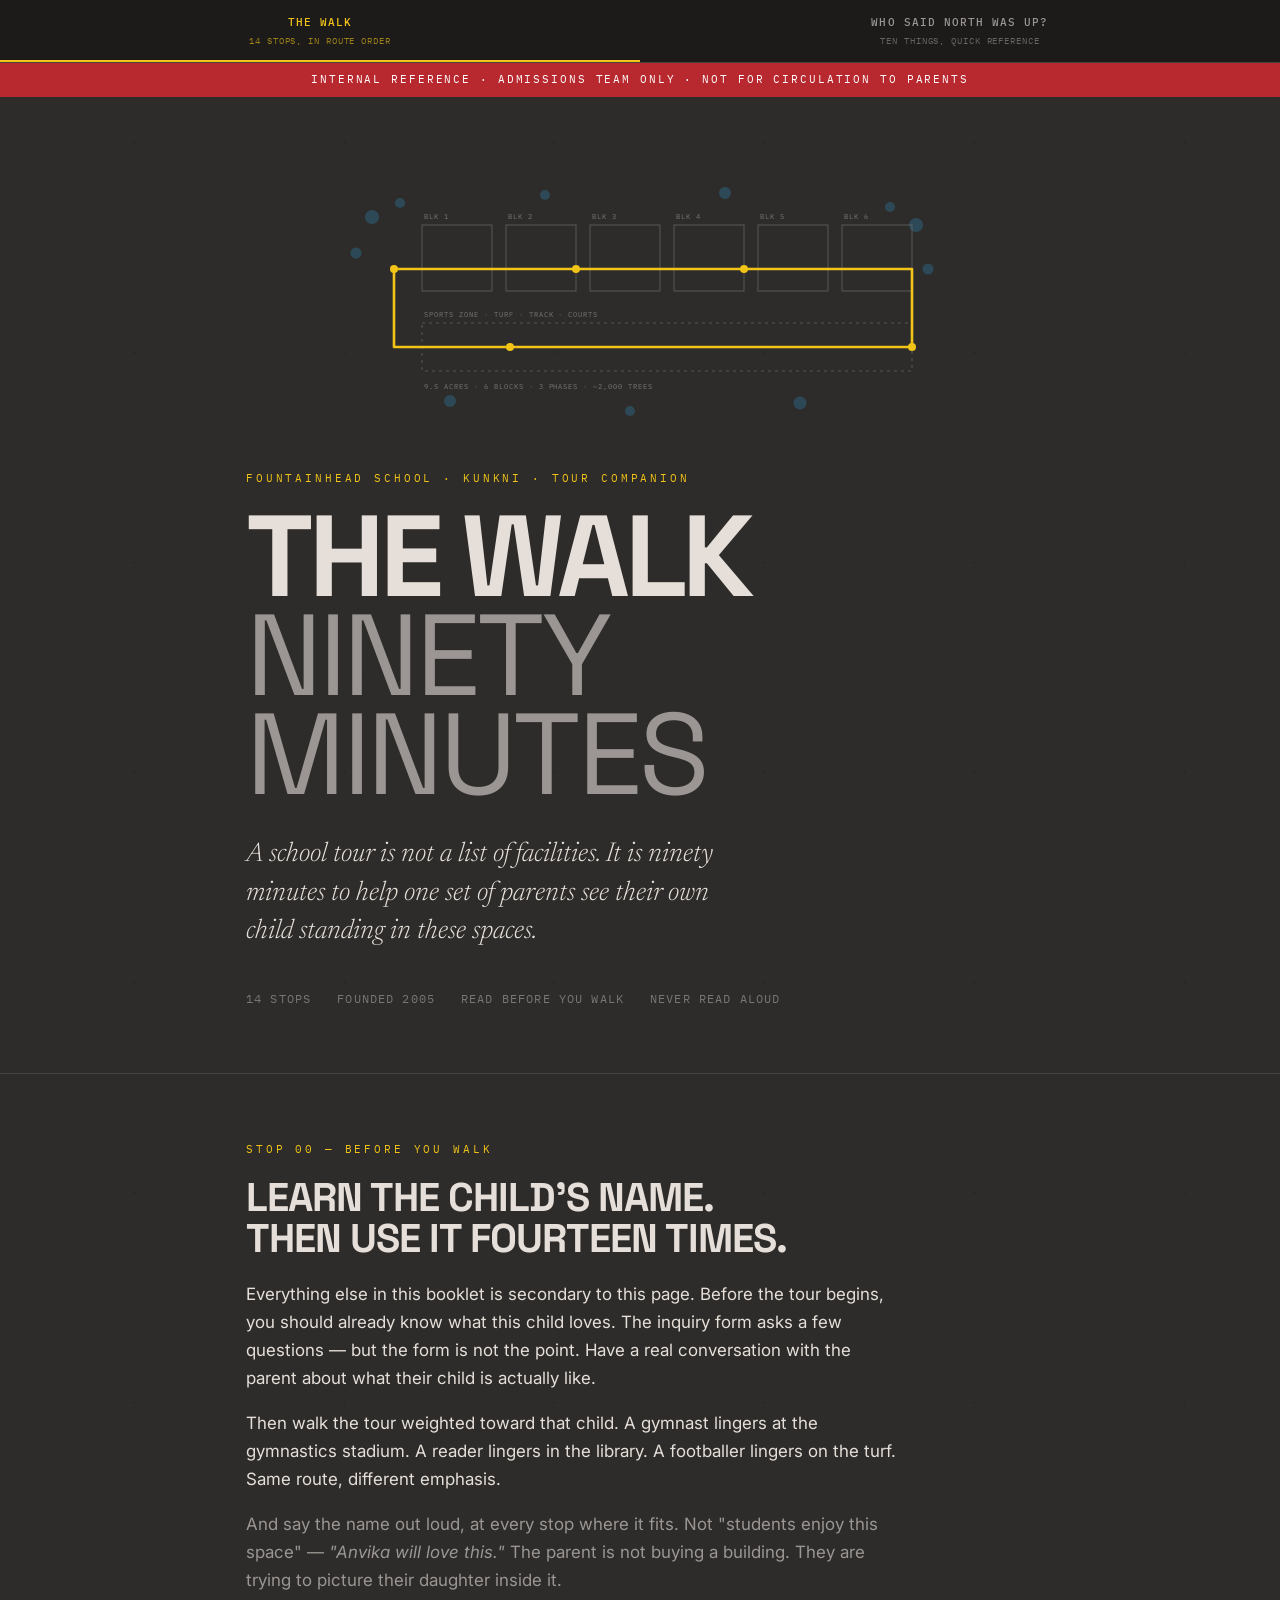
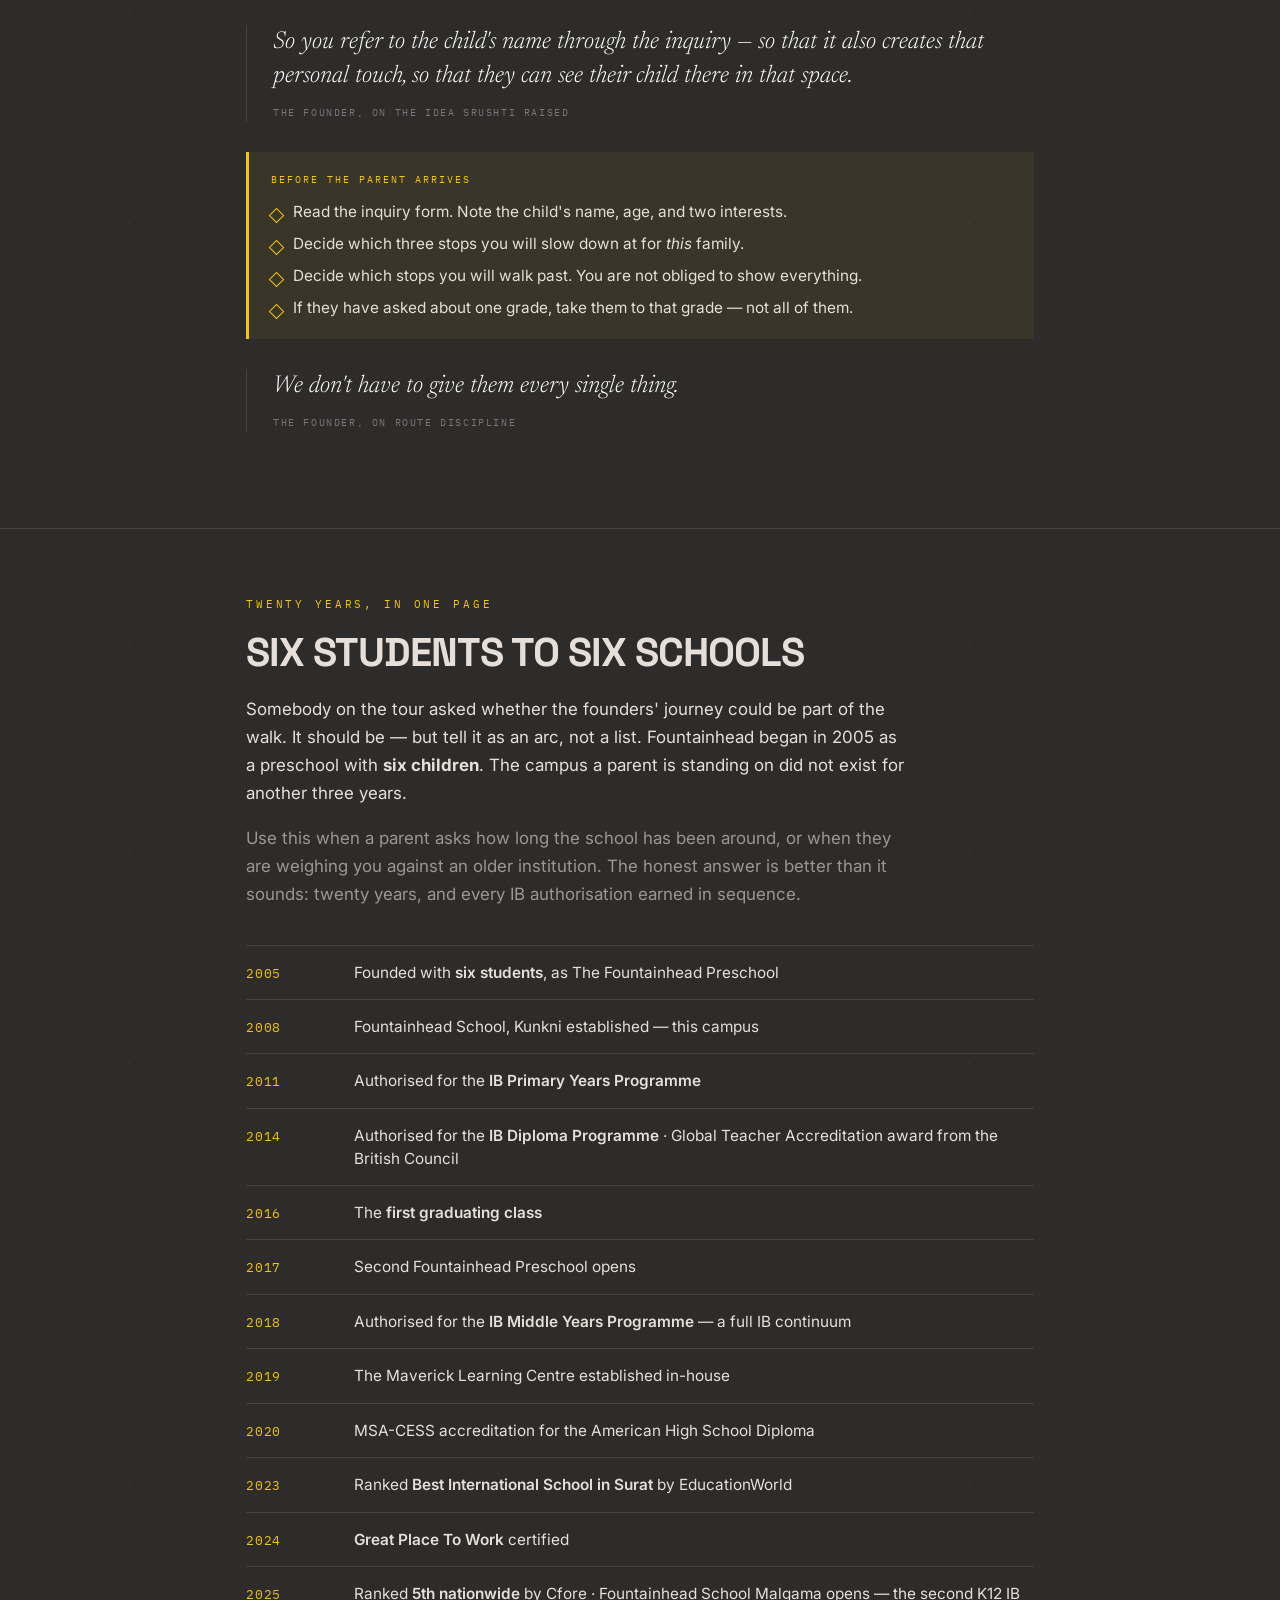
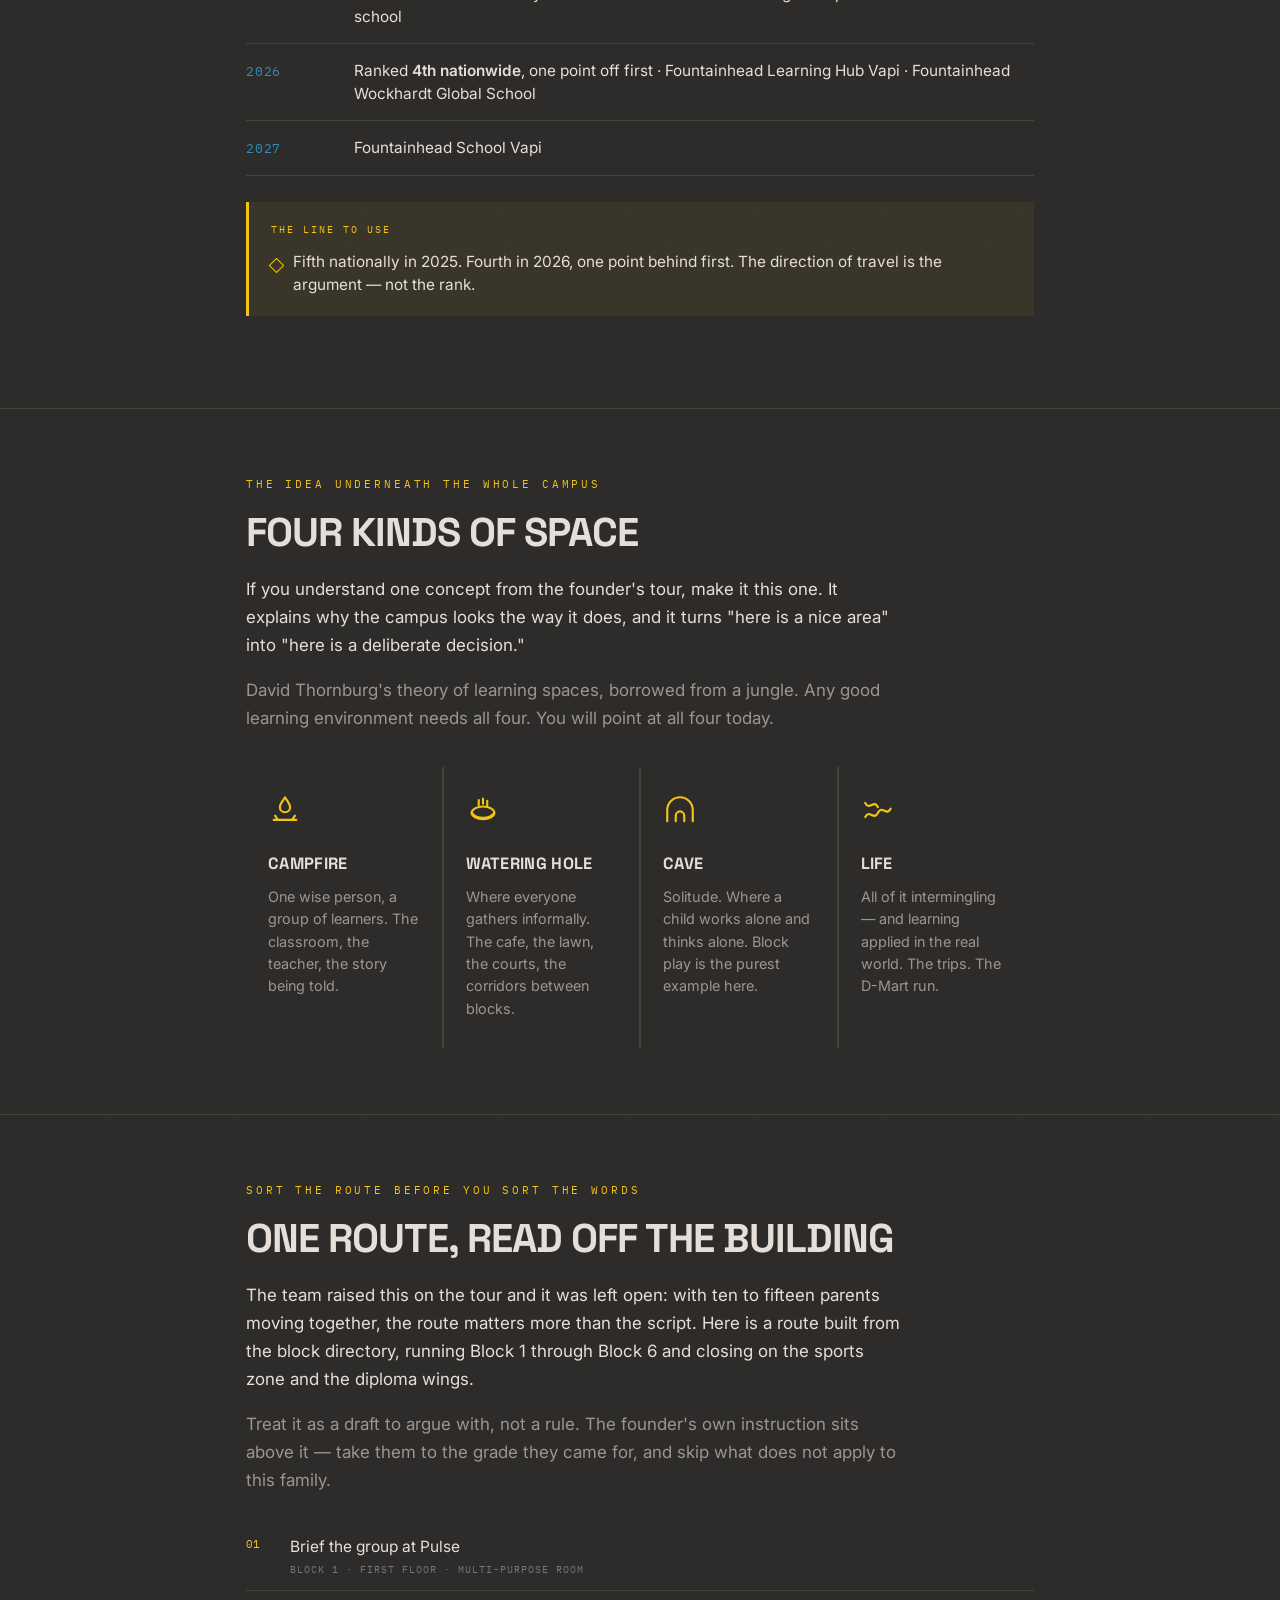
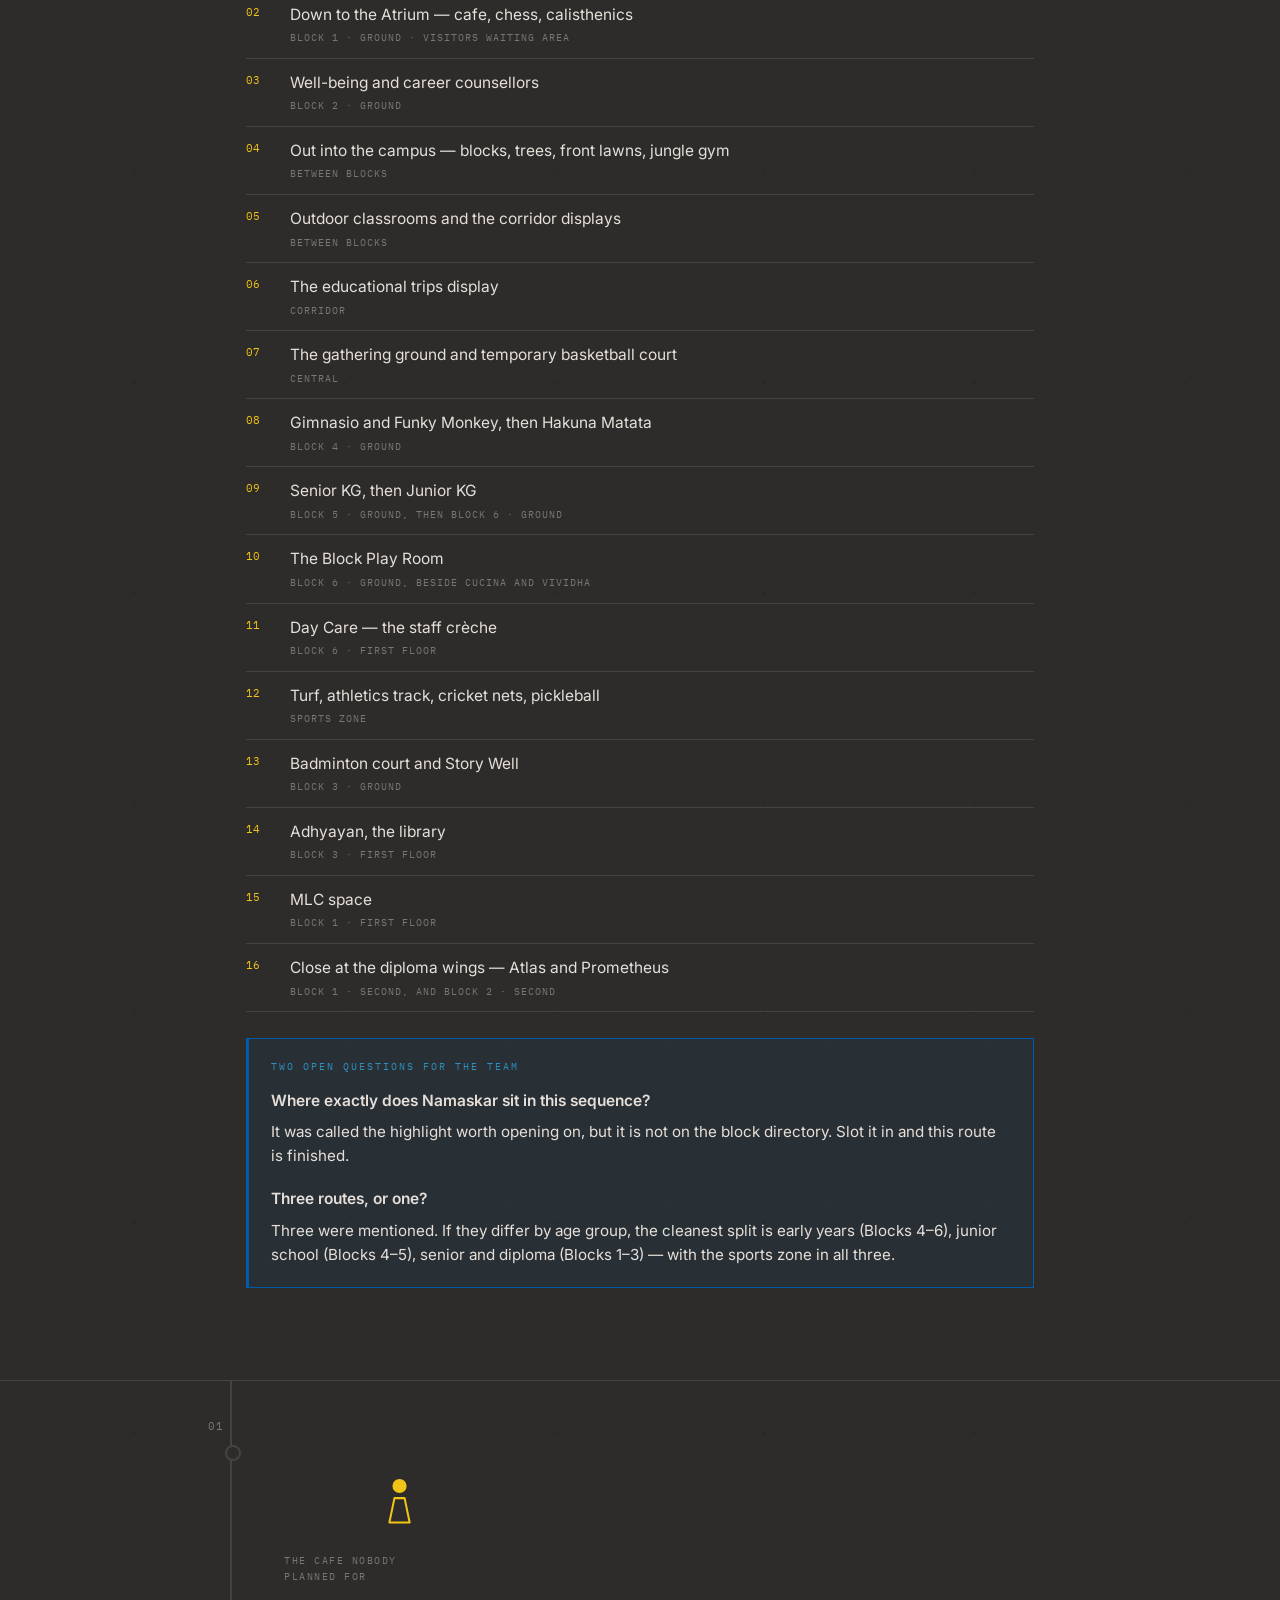
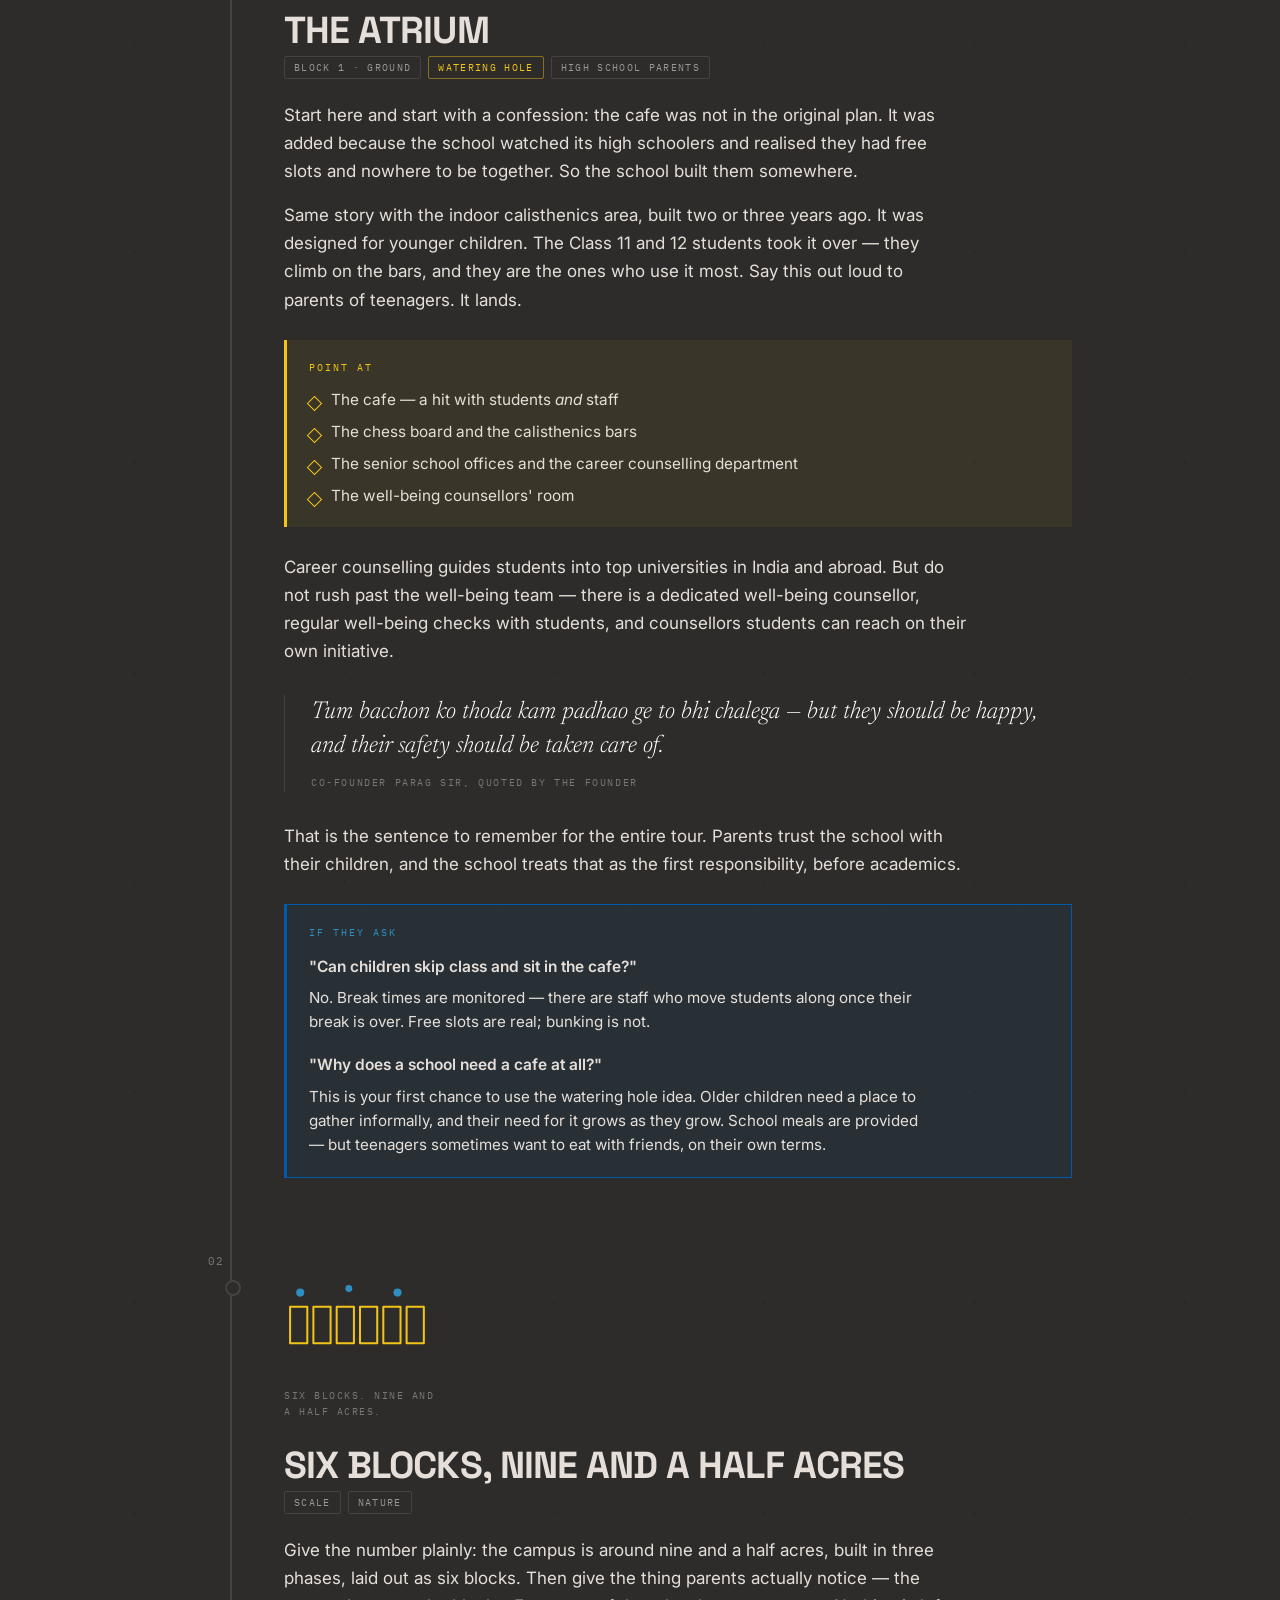
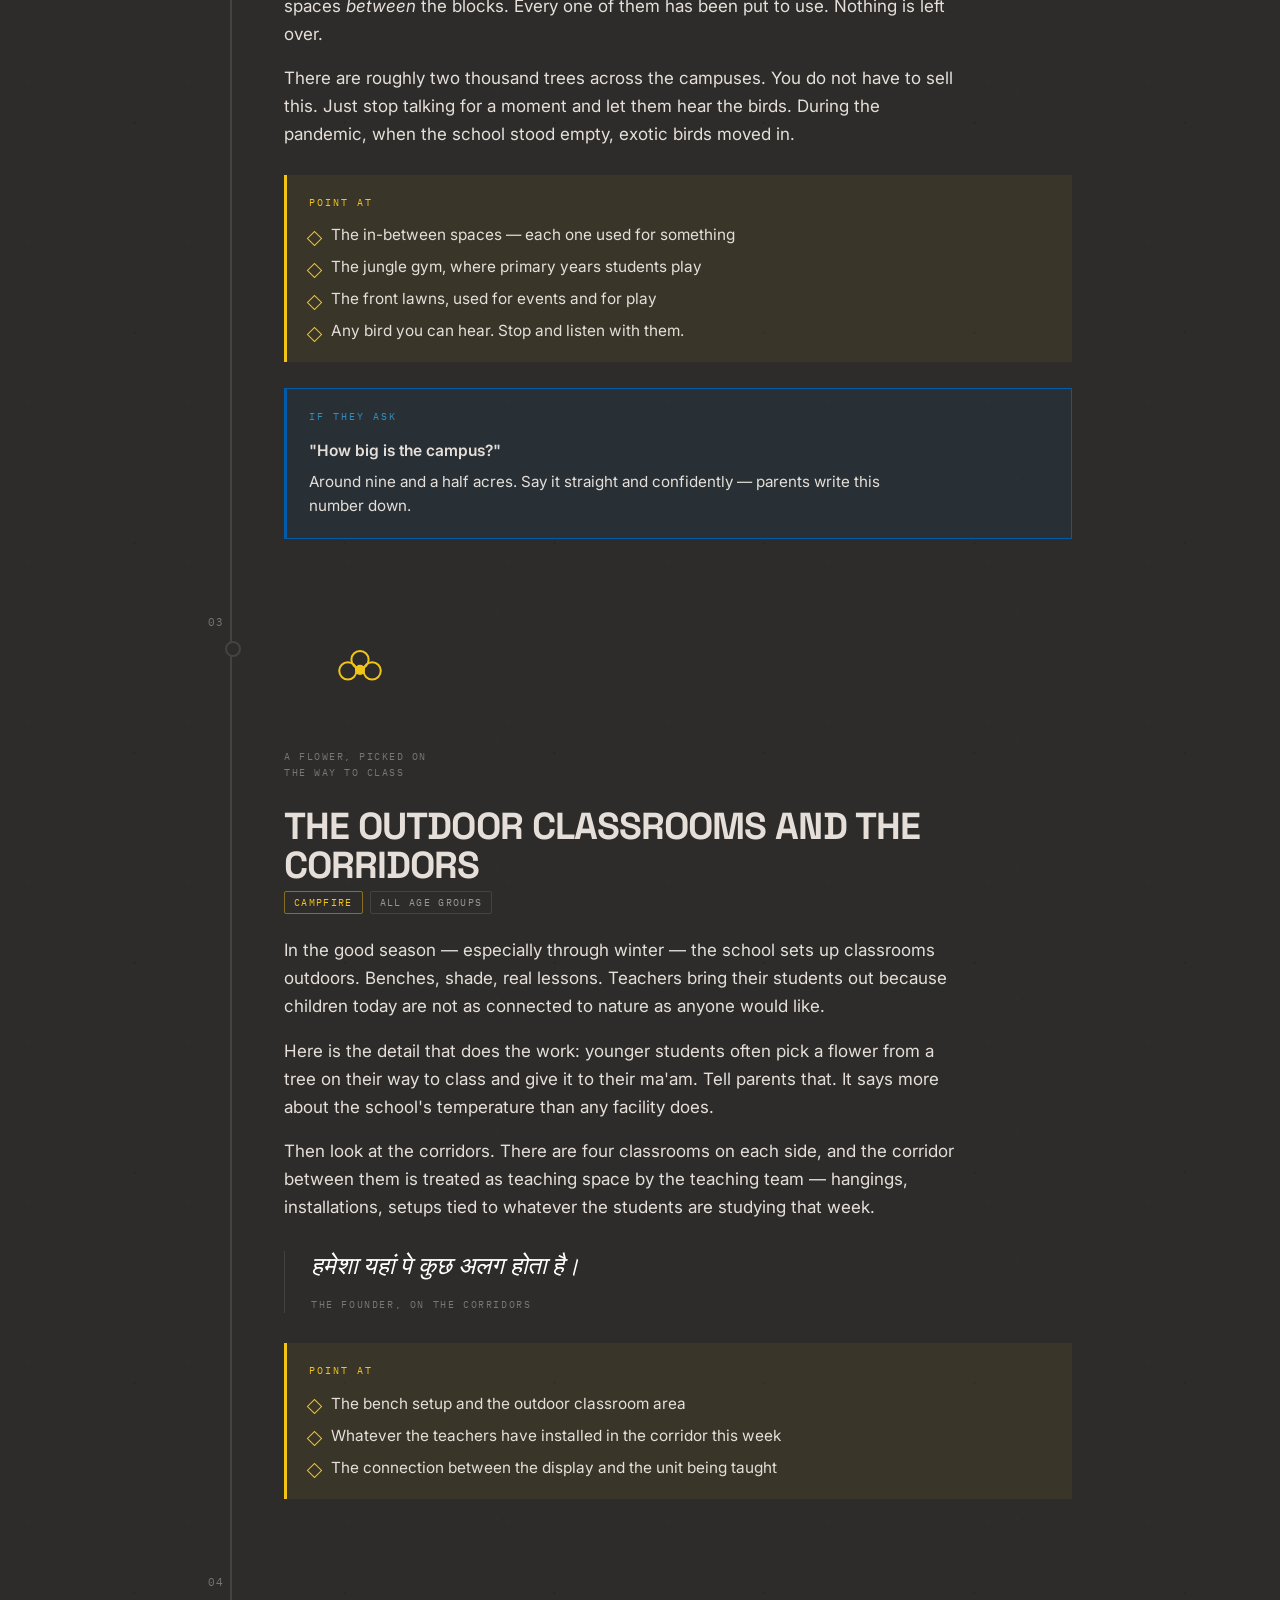
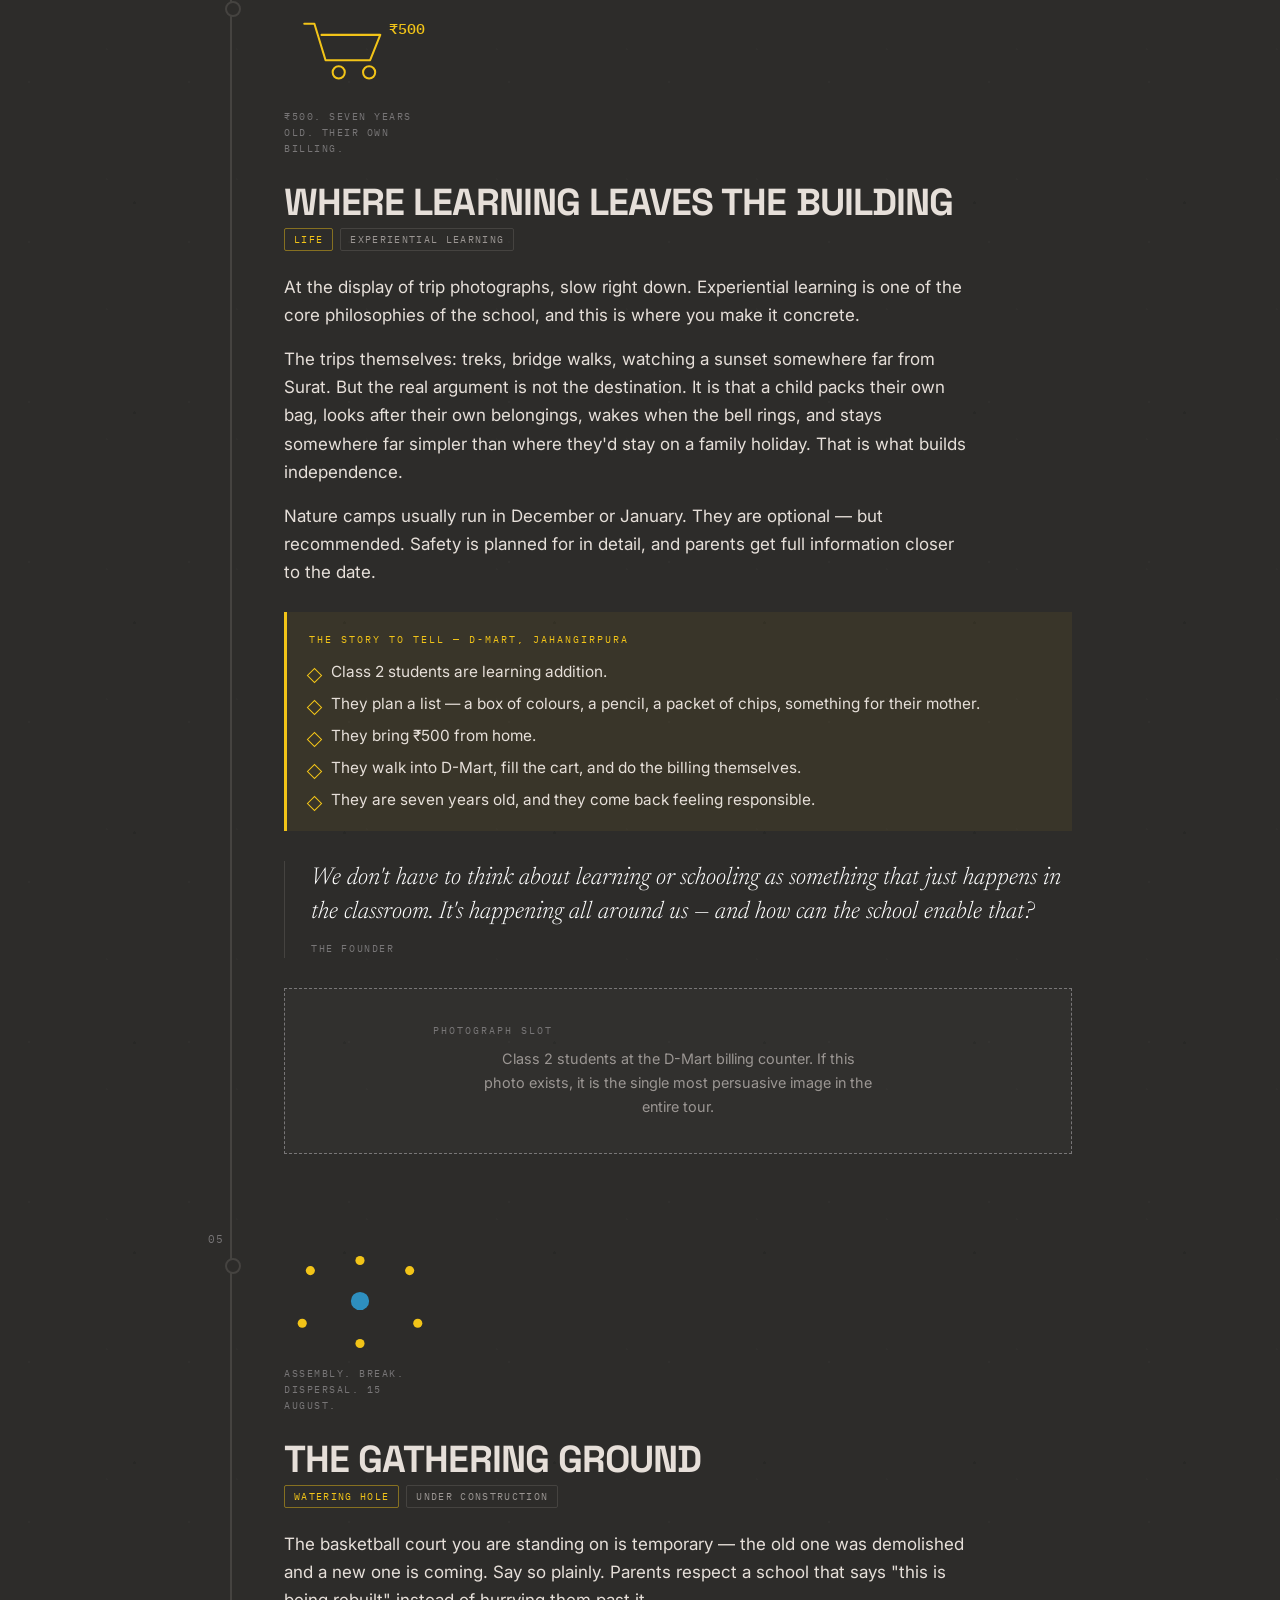
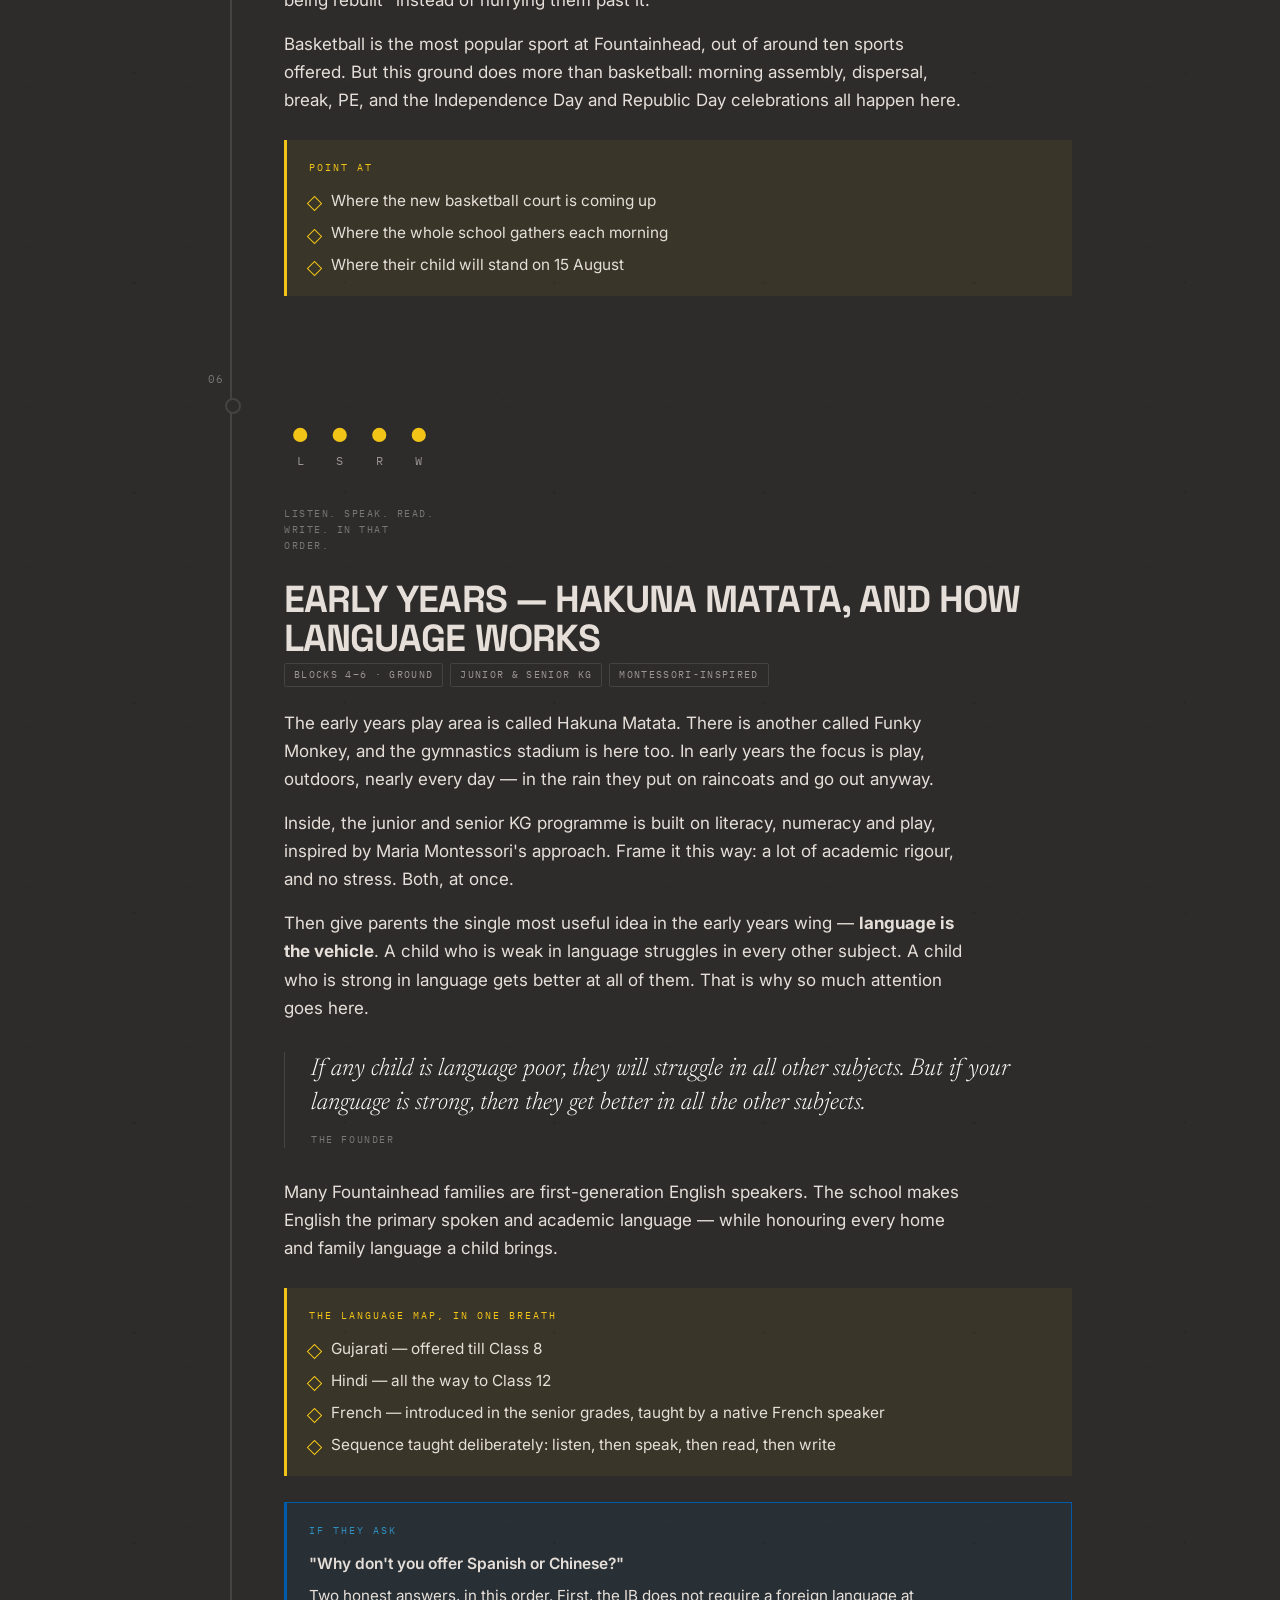
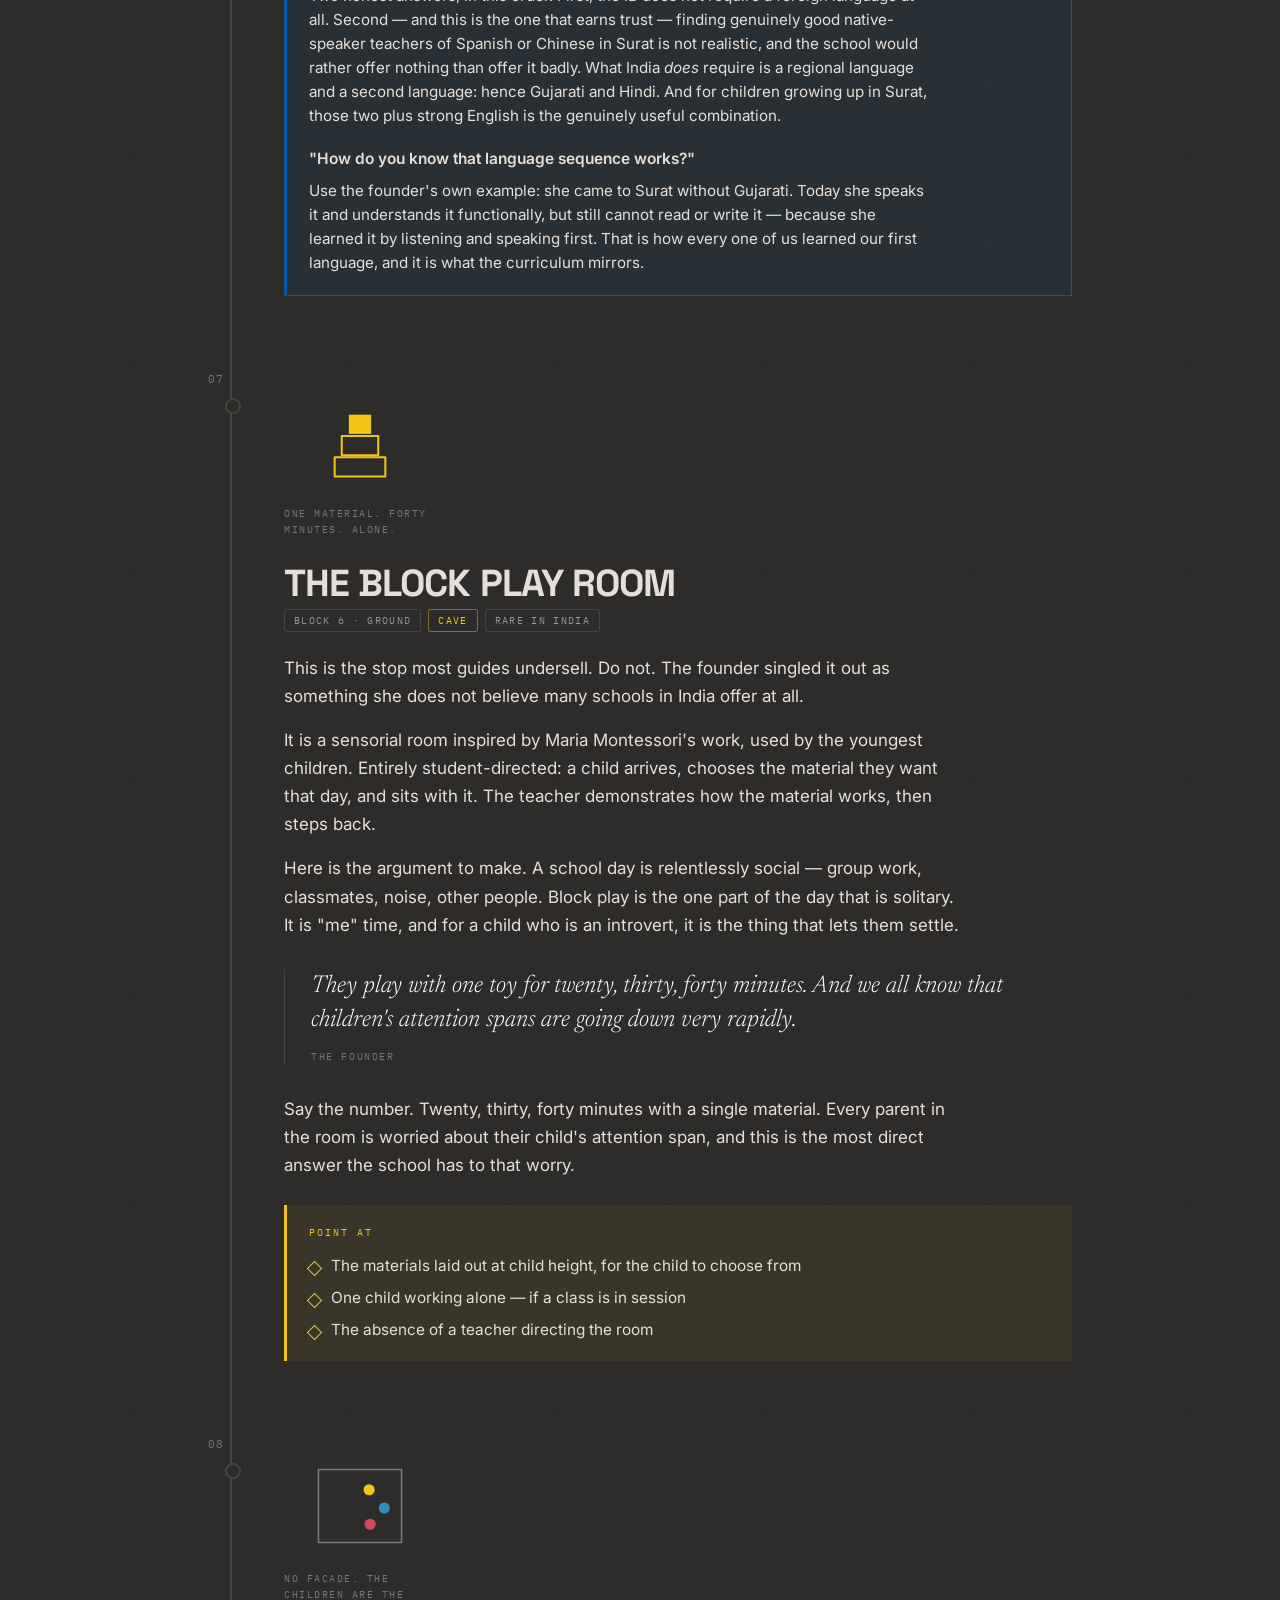
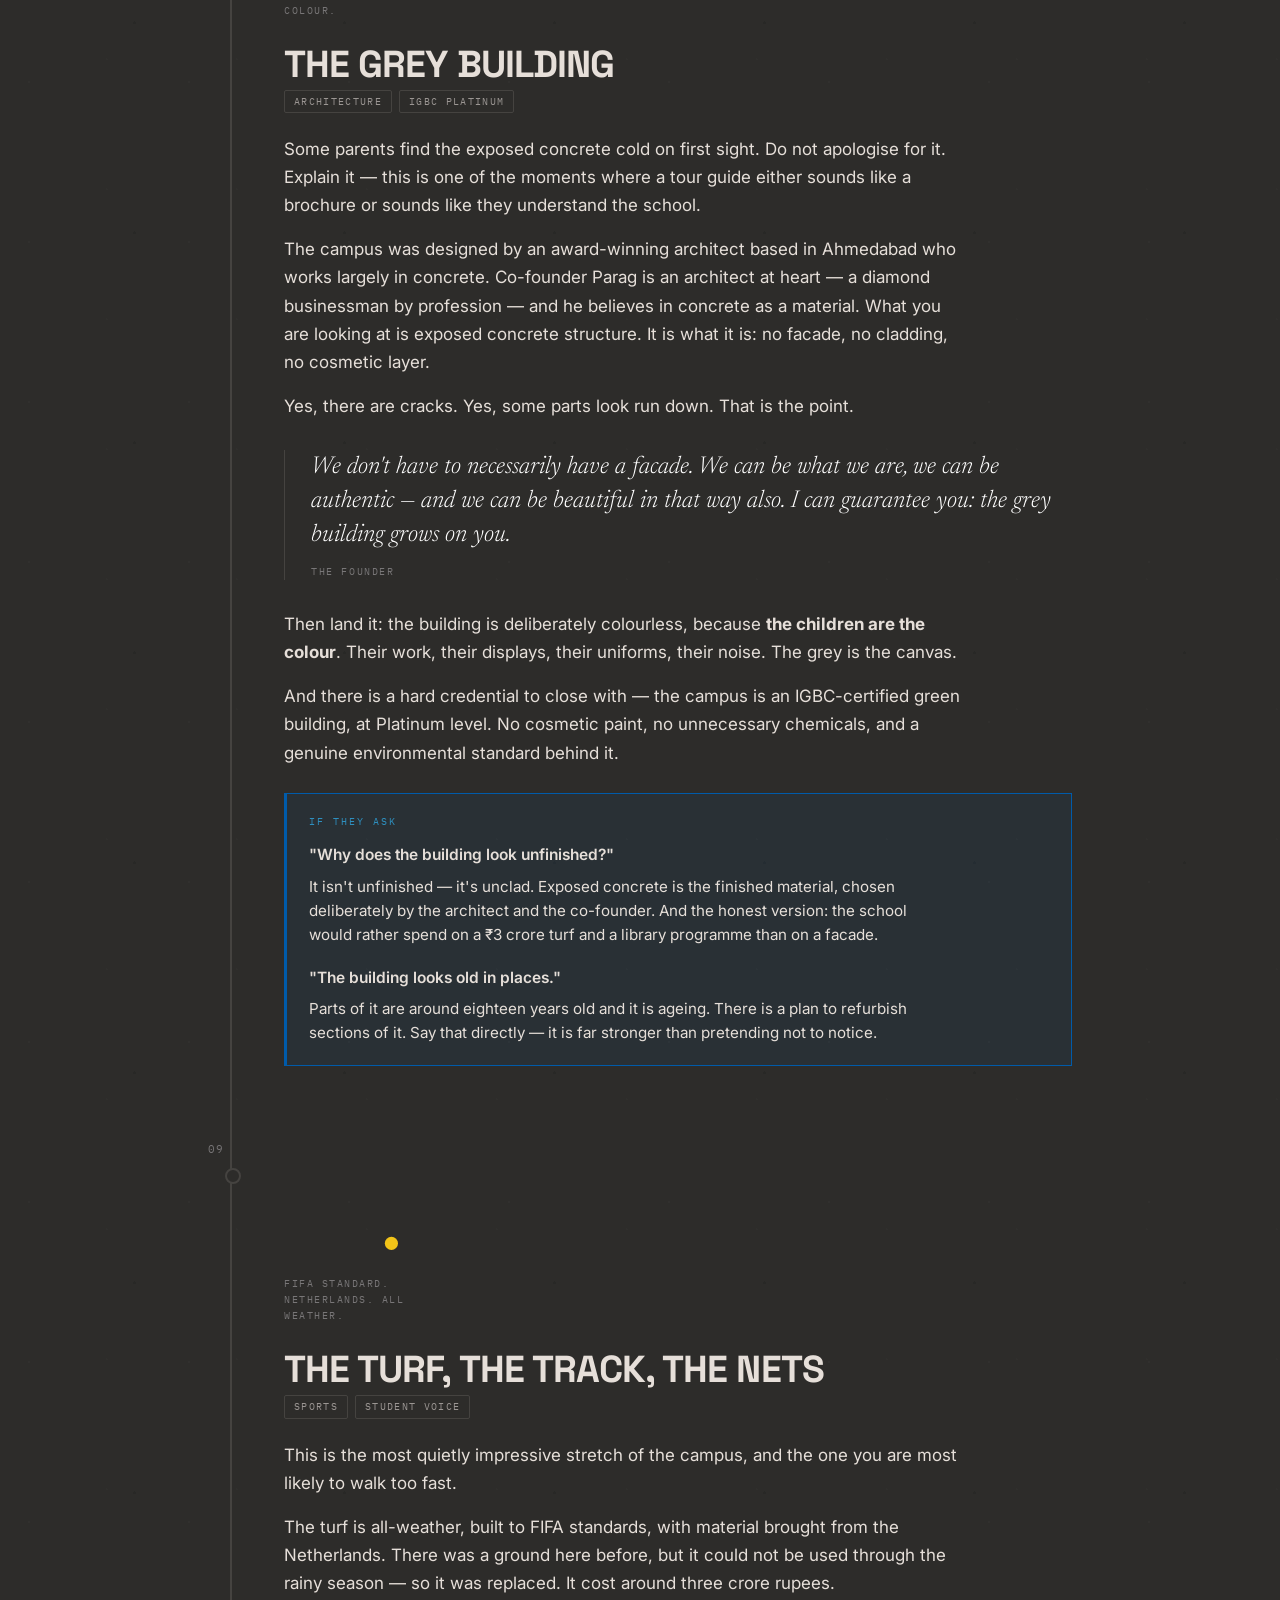
==== commit 5a1f7ff3: "Add files via upload" ====
--- a/index.html
+++ b/index.html
@@ -20,19 +20,8 @@
 body.showB #docA{display:none}
 body.showB #docB{display:block}
 #docA .staffbar,#docB .staffbar{position:static}
-
-/* ---- switcher ---- */
-.switch{
-  position:sticky;top:0;z-index:200;display:flex;align-items:stretch;
-  background:#1C1B1A;border-bottom:1px solid #454340;
-}
-.switch button{
-  flex:1;appearance:none;border:0;background:transparent;cursor:pointer;
-  font-family:'IBM Plex Mono',ui-monospace,monospace;
-  font-size:10.5px;letter-spacing:.16em;text-transform:uppercase;
-  color:#9B9693;padding:15px 12px 13px;border-bottom:2.5px solid transparent;
-  transition:color .25s ease,border-color .25s ease,background .25s ease;line-height:1.5;
-}
+.switch{position:sticky;top:0;z-index:200;display:flex;align-items:stretch;background:#1C1B1A;border-bottom:1px solid #454340}
+.switch button{flex:1;appearance:none;border:0;background:transparent;cursor:pointer;font-family:'IBM Plex Mono',ui-monospace,monospace;font-size:10.5px;letter-spacing:.16em;text-transform:uppercase;color:#9B9693;padding:15px 12px 13px;border-bottom:2.5px solid transparent;transition:color .25s ease,border-color .25s ease,background .25s ease;line-height:1.5}
 .switch button:hover{color:#E6DFD9;background:rgba(255,255,255,.04)}
 .switch button[aria-selected="true"]{color:#F2C418;border-bottom-color:#F2C418}
 .switch button:focus-visible{outline:2px solid #F2C418;outline-offset:-4px}
@@ -40,6 +29,8 @@
 .switch button i{display:block;font-style:normal;font-size:9px;opacity:.6;margin-top:3px;letter-spacing:.1em}
 @media(max-width:520px){.switch button i{display:none}.switch button{padding:13px 8px 11px}}
 @media(prefers-reduced-motion:reduce){*{transition-duration:.001ms!important}}
+/* failsafe: if scripts never run, show everything after 2s rather than a blank page */
+.nojs #docA .rv,.nojs #docB .rv{opacity:1!important;transform:none!important}
 </style>
 <style>#docA{--concrete:#2D2C2A;
   --concrete-deep:#1C1B1A;
@@ -1594,25 +1585,28 @@
 
 <script>
 (function(){
-  var body=document.body, tabA=document.getElementById('tabA'), tabB=document.getElementById('tabB');
+  var body=document.body,tabA=document.getElementById('tabA'),tabB=document.getElementById('tabB');
   function show(which){
-    var a = which==='A';
-    body.classList.toggle('showA', a);
-    body.classList.toggle('showB', !a);
-    tabA.setAttribute('aria-selected', a ? 'true':'false');
-    tabB.setAttribute('aria-selected', a ? 'false':'true');
-    try{ location.hash = a ? 'walk' : 'north'; }catch(e){}
+    var a=which==='A';
+    body.classList.toggle('showA',a); body.classList.toggle('showB',!a);
+    tabA.setAttribute('aria-selected',a?'true':'false');
+    tabB.setAttribute('aria-selected',a?'false':'true');
+    try{ history.replaceState(null,'',a?'#walk':'#north'); }catch(e){}
     window.scrollTo(0,0);
   }
-  tabA.addEventListener('click', function(){ show('A'); });
-  tabB.addEventListener('click', function(){ show('B'); });
-  if((location.hash||'').toLowerCase().indexOf('north')>-1){ show('B'); }
+  tabA.addEventListener('click',function(){show('A');});
+  tabB.addEventListener('click',function(){show('B');});
+  if((location.hash||'').toLowerCase().indexOf('north')>-1){show('B');}
+  // failsafe
+  window.setTimeout(function(){
+    var hidden=document.querySelectorAll('#docA .rv:not(.in), #docB .rv:not(.in)');
+    if(hidden.length && !document.querySelector('.rv.in')){ document.body.classList.add('nojs'); }
+  },2000);
 })();
 </script>
-<script>(function(){var ROOT = document.getElementById('docA');
-
-(function(){
-  var reduce = window.matchMedia('(prefers-reduced-motion: reduce)').matches;
+<script>(function(){try{
+var ROOT = document.getElementById('docA');
+var reduce = window.matchMedia('(prefers-reduced-motion: reduce)').matches;
 
   // Reveal on scroll
   var io = new IntersectionObserver(function(entries){
@@ -1659,11 +1653,11 @@
     if(!ticking){ window.requestAnimationFrame(update); ticking = true; }
   }, {passive:true});
   window.addEventListener('resize', update);
-  update();})();</script>
-<script>(function(){var ROOT = document.getElementById('docB');
-
-(function(){
-  var reduce = window.matchMedia('(prefers-reduced-motion: reduce)').matches;
+  update();
+}catch(err){console.error('reveal failed:',err);document.querySelectorAll('#docA .rv').forEach(function(el){el.classList.add('in');});document.querySelectorAll('#docA .stop, #docA .card').forEach(function(el){el.classList.add('mplay','lit');});}})();</script>
+<script>(function(){try{
+var ROOT = document.getElementById('docB');
+var reduce = window.matchMedia('(prefers-reduced-motion: reduce)').matches;
   var io = new IntersectionObserver(function(entries){
     entries.forEach(function(e){
       if(e.isIntersecting){ e.target.classList.add('in'); io.unobserve(e.target); }
@@ -1681,6 +1675,7 @@
       entries.forEach(function(e){ e.target.classList.toggle('mplay', e.isIntersecting); });
     }, {threshold:0.02});
     ROOT.querySelectorAll('.card').forEach(function(el){ mo.observe(el); });
-  }})();</script>
+  }
+}catch(err){console.error('reveal failed:',err);document.querySelectorAll('#docB .rv').forEach(function(el){el.classList.add('in');});document.querySelectorAll('#docB .stop, #docB .card').forEach(function(el){el.classList.add('mplay','lit');});}})();</script>
 </body>
 </html>
